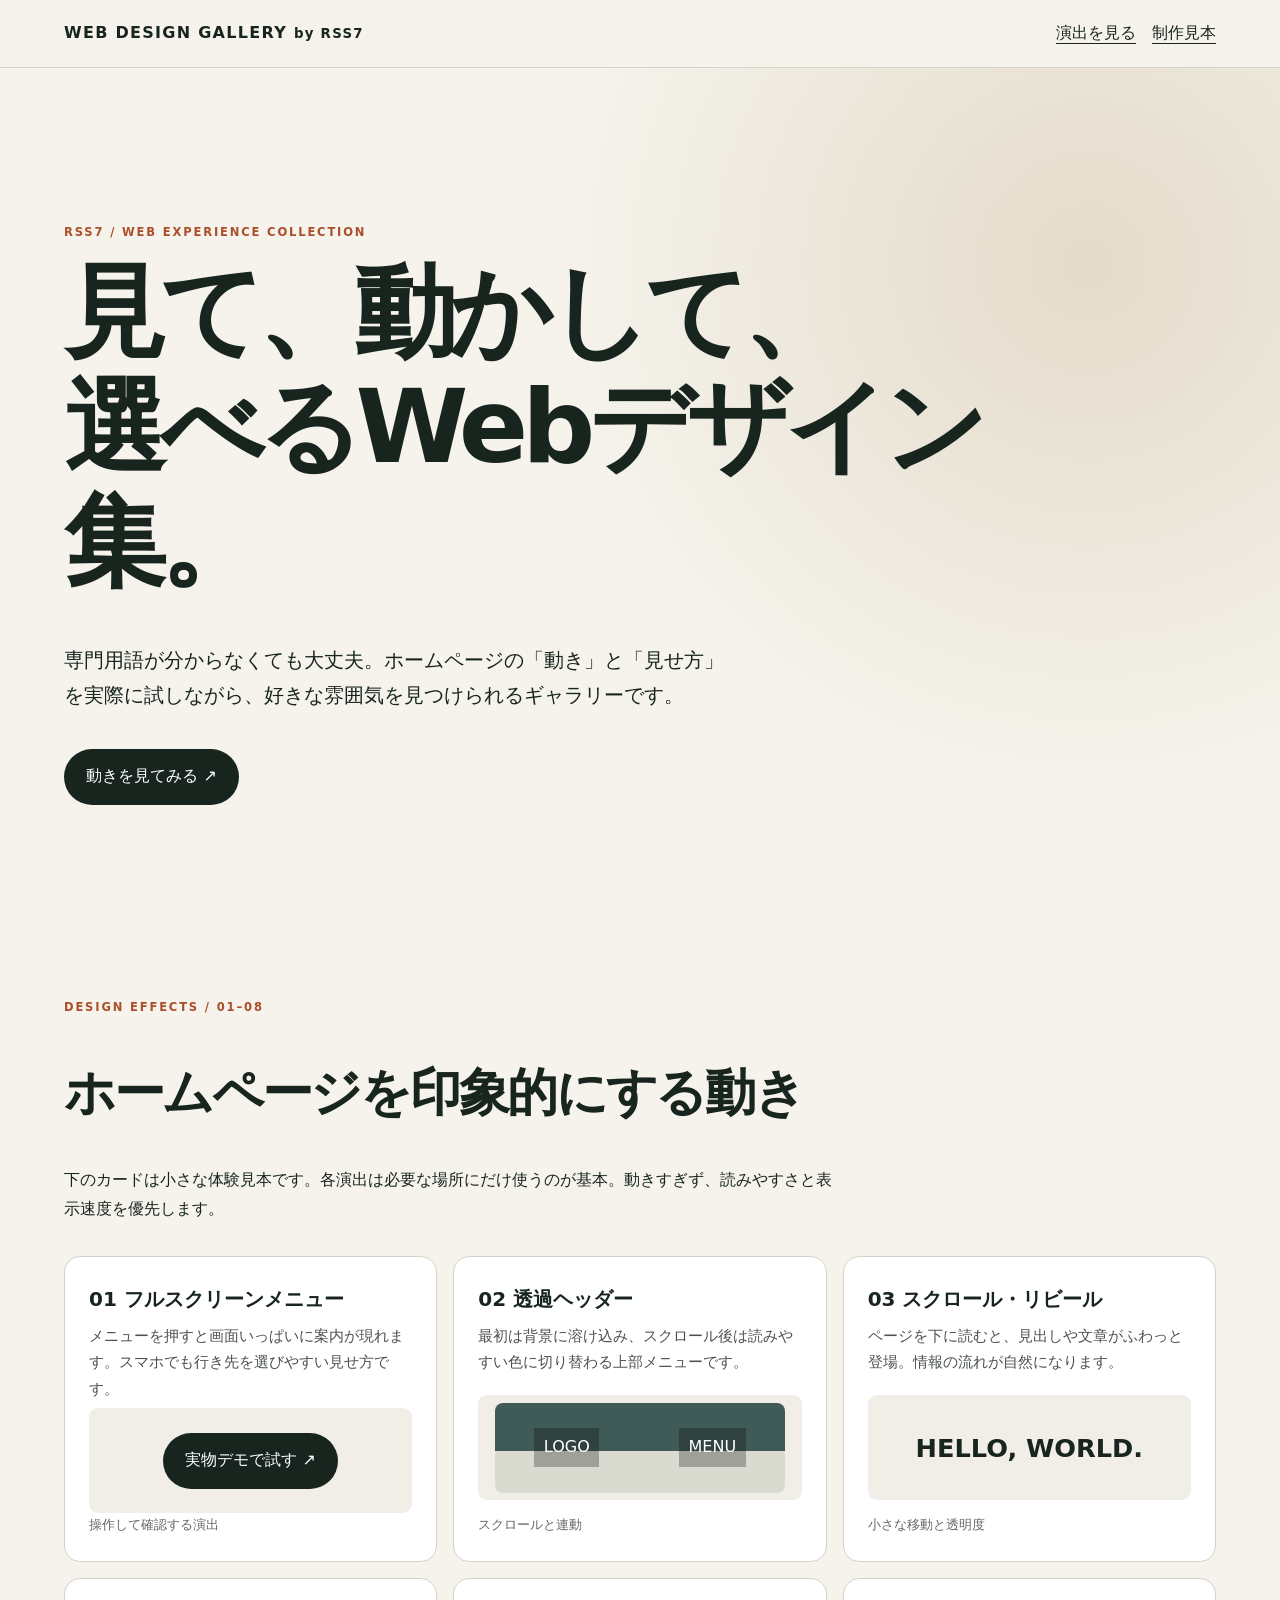
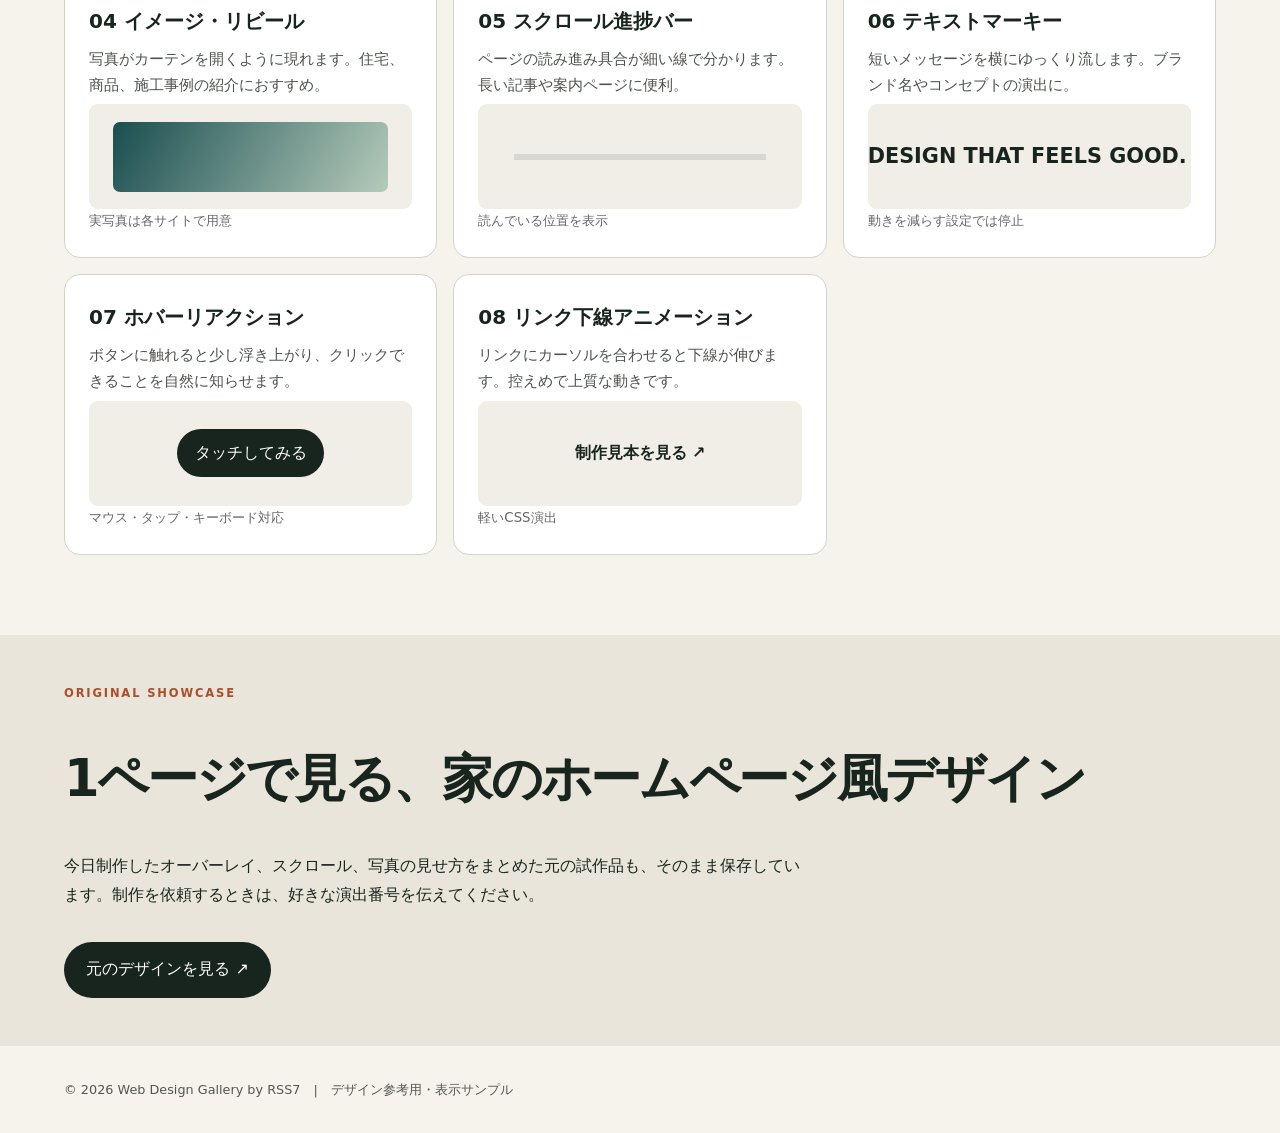
==== index.html @ ae1fd425 "Build public Web Design Gallery by RSS7 landing page with client-friendly motion examples" ====
<!doctype html>
<html lang="ja"><head><meta charset="utf-8"><meta name="viewport" content="width=device-width, initial-scale=1">
<title>Web Design Gallery by RSS7｜見て、動かして、選べるWebデザイン集</title>
<meta name="description" content="ホームページの動きやデザインを、実際に操作して選べるRSS7の公開ギャラリー。メニュー、スクロール、画像表示などを紹介します。">
<style>
:root{--ink:#18251f;--paper:#f5f3ec;--accent:#ab4f2b;--line:#d4d3ca}*{box-sizing:border-box}html{scroll-behavior:smooth}body{margin:0;background:var(--paper);color:var(--ink);font:16px/1.8 system-ui,-apple-system,"Hiragino Kaku Gothic ProN",sans-serif}a{color:inherit}button{font:inherit;cursor:pointer}header{display:flex;justify-content:space-between;align-items:center;padding:1.2rem max(5vw,1rem);border-bottom:1px solid var(--line);gap:1rem}header .brand{font-weight:800;letter-spacing:.08em;text-decoration:none}header nav a{margin-left:1rem;text-underline-offset:5px}.eyebrow{letter-spacing:.16em;font-size:.72rem;font-weight:700;color:var(--accent)}.hero{padding:clamp(5rem,12vw,10rem) max(5vw,1rem) 7rem;min-height:65vh;display:flex;flex-direction:column;justify-content:center;background:radial-gradient(circle at 85% 23%,#e4dbca,transparent 42%)}.hero h1{font-size:clamp(2.8rem,8vw,7.3rem);font-weight:750;letter-spacing:-.06em;line-height:1.12;max-width:1100px;margin:.8rem 0 1.5rem}.hero p{max-width:660px;font-size:clamp(1rem,1.6vw,1.22rem)}.cta{display:inline-flex;width:max-content;background:var(--ink);color:white;text-decoration:none;padding:.85rem 1.4rem;border-radius:100px;margin-top:1rem}.cta:hover{background:var(--accent)}main section.gallery{padding:5rem max(5vw,1rem)}h2{font-size:clamp(1.9rem,4vw,3.3rem);letter-spacing:-.045em;line-height:1.25}.intro{max-width:780px}.cards{display:grid;grid-template-columns:repeat(auto-fit,minmax(min(100%,290px),1fr));gap:1rem;margin-top:2rem}.card{background:white;border:1px solid var(--line);border-radius:16px;padding:1.5rem;min-height:260px;display:flex;flex-direction:column;justify-content:space-between}.card h3{font-size:1.25rem;margin:0}.card p{margin:.4rem 0;color:#4c534d;font-size:.91rem}.demo{min-height:105px;border-radius:9px;background:#f0eee7;display:flex;justify-content:center;align-items:center;overflow:hidden;position:relative}.sample-button{background:var(--ink);border:0;color:white;padding:.6rem 1.1rem;border-radius:50px;transition:transform .25s,box-shadow .25s}.sample-button:hover{transform:translateY(-3px);box-shadow:0 8px 18px #0003}.sample-button:focus-visible{outline:3px solid var(--accent);outline-offset:4px}.underline-demo{font-weight:bold;text-decoration:none;position:relative}.underline-demo::after{content:"";position:absolute;height:2px;background:var(--accent);inset:auto 0 -3px;transform:scaleX(0);transform-origin:left;transition:transform .3s}.underline-demo:hover::after,.underline-demo:focus-visible::after{transform:scaleX(1)}.reveal-demo{font-size:1.6rem;font-weight:bold;animation:up 2.5s ease-in-out infinite alternate}.image-demo{width:85%;height:70px;background:linear-gradient(120deg,#194e50,#b5cbbb);border-radius:7px;animation:clip 3s ease-in-out infinite alternate}.progress-demo{height:6px;width:78%;background:#d8d8d3;position:relative}.progress-demo::before{content:"";height:100%;background:var(--accent);position:absolute;animation:bar 4s ease-in-out infinite alternate}.marquee-demo{width:100%;overflow:hidden;white-space:nowrap;font-weight:800;font-size:1.3rem}.marquee-demo span{display:inline-block;animation:move 9s linear infinite}.header-demo{display:flex;align-items:center;justify-content:space-around;background:linear-gradient(#405a57 53%,#d9dbd1 53%);height:90px;width:90%;border-radius:8px}.header-demo span{padding:.3rem .6rem;color:white;background:#0004}.card small{color:#666}.more{padding:3rem max(5vw,1rem);background:#e9e5da}.more p{max-width:750px}.more a{display:inline-block;margin-top:1rem}.foot{padding:2rem max(5vw,1rem);font-size:.8rem;color:#555}@keyframes up{from{transform:translateY(18px);opacity:.4}to{transform:none;opacity:1}}@keyframes clip{from{clip-path:inset(0 98% 0 0)}to{clip-path:inset(0 0 0 0)}}@keyframes bar{from{width:5%}to{width:100%}}@keyframes move{to{transform:translateX(-45%)}}@media(prefers-reduced-motion:reduce){*,*::before,*::after{animation:none!important;transition:none!important;scroll-behavior:auto!important}.reveal-demo{opacity:1!important}}
</style></head><body>
<header><a href="./" class="brand">WEB DESIGN GALLERY <small>by RSS7</small></a><nav aria-label="ページ内メニュー"><a href="#effects">演出を見る</a><a href="demo.html">制作見本</a></nav></header>
<main><section class="hero"><div class="eyebrow">RSS7 / WEB EXPERIENCE COLLECTION</div><h1>見て、動かして、<br>選べるWebデザイン集。</h1><p>専門用語が分からなくても大丈夫。ホームページの「動き」と「見せ方」を実際に試しながら、好きな雰囲気を見つけられるギャラリーです。</p><a class="cta" href="#effects">動きを見てみる ↗</a></section>
<section class="gallery" id="effects"><div class="eyebrow">DESIGN EFFECTS / 01–08</div><h2>ホームページを印象的にする動き</h2><p class="intro">下のカードは小さな体験見本です。各演出は必要な場所にだけ使うのが基本。動きすぎず、読みやすさと表示速度を優先します。</p>
<div class="cards">
<article class="card"><div><h3>01 フルスクリーンメニュー</h3><p>メニューを押すと画面いっぱいに案内が現れます。スマホでも行き先を選びやすい見せ方です。</p></div><div class="demo"><a class="cta" style="margin:0" href="demo.html" aria-label="フルスクリーンメニューの実物デモへ">実物デモで試す ↗</a></div><small>操作して確認する演出</small></article>
<article class="card"><div><h3>02 透過ヘッダー</h3><p>最初は背景に溶け込み、スクロール後は読みやすい色に切り替わる上部メニューです。</p></div><div class="demo"><div class="header-demo"><span>LOGO</span><span>MENU</span></div></div><small>スクロールと連動</small></article>
<article class="card"><div><h3>03 スクロール・リビール</h3><p>ページを下に読むと、見出しや文章がふわっと登場。情報の流れが自然になります。</p></div><div class="demo"><div class="reveal-demo">HELLO, WORLD.</div></div><small>小さな移動と透明度</small></article>
<article class="card"><div><h3>04 イメージ・リビール</h3><p>写真がカーテンを開くように現れます。住宅、商品、施工事例の紹介におすすめ。</p></div><div class="demo"><div class="image-demo" aria-label="色面で再現した画像表示演出"></div></div><small>実写真は各サイトで用意</small></article>
<article class="card"><div><h3>05 スクロール進捗バー</h3><p>ページの読み進み具合が細い線で分かります。長い記事や案内ページに便利。</p></div><div class="demo"><div class="progress-demo"></div></div><small>読んでいる位置を表示</small></article>
<article class="card"><div><h3>06 テキストマーキー</h3><p>短いメッセージを横にゆっくり流します。ブランド名やコンセプトの演出に。</p></div><div class="demo"><div class="marquee-demo"><span>DESIGN THAT FEELS GOOD.　 DESIGN THAT FEELS GOOD.　 </span></div></div><small>動きを減らす設定では停止</small></article>
<article class="card"><div><h3>07 ホバーリアクション</h3><p>ボタンに触れると少し浮き上がり、クリックできることを自然に知らせます。</p></div><div class="demo"><button class="sample-button" type="button" onclick="this.textContent=this.textContent==='タッチしてみる'?'ありがとう！':'タッチしてみる'">タッチしてみる</button></div><small>マウス・タップ・キーボード対応</small></article>
<article class="card"><div><h3>08 リンク下線アニメーション</h3><p>リンクにカーソルを合わせると下線が伸びます。控えめで上質な動きです。</p></div><div class="demo"><a class="underline-demo" href="demo.html">制作見本を見る ↗</a></div><small>軽いCSS演出</small></article>
</div></section>
<section class="more" id="showcase"><div class="eyebrow">ORIGINAL SHOWCASE</div><h2>1ページで見る、家のホームページ風デザイン</h2><p>今日制作したオーバーレイ、スクロール、写真の見せ方をまとめた元の試作品も、そのまま保存しています。制作を依頼するときは、好きな演出番号を伝えてください。</p><a class="cta" href="demo.html">元のデザインを見る ↗</a></section>
</main><footer class="foot">© 2026 Web Design Gallery by RSS7　|　デザイン参考用・表示サンプル</footer></body></html>
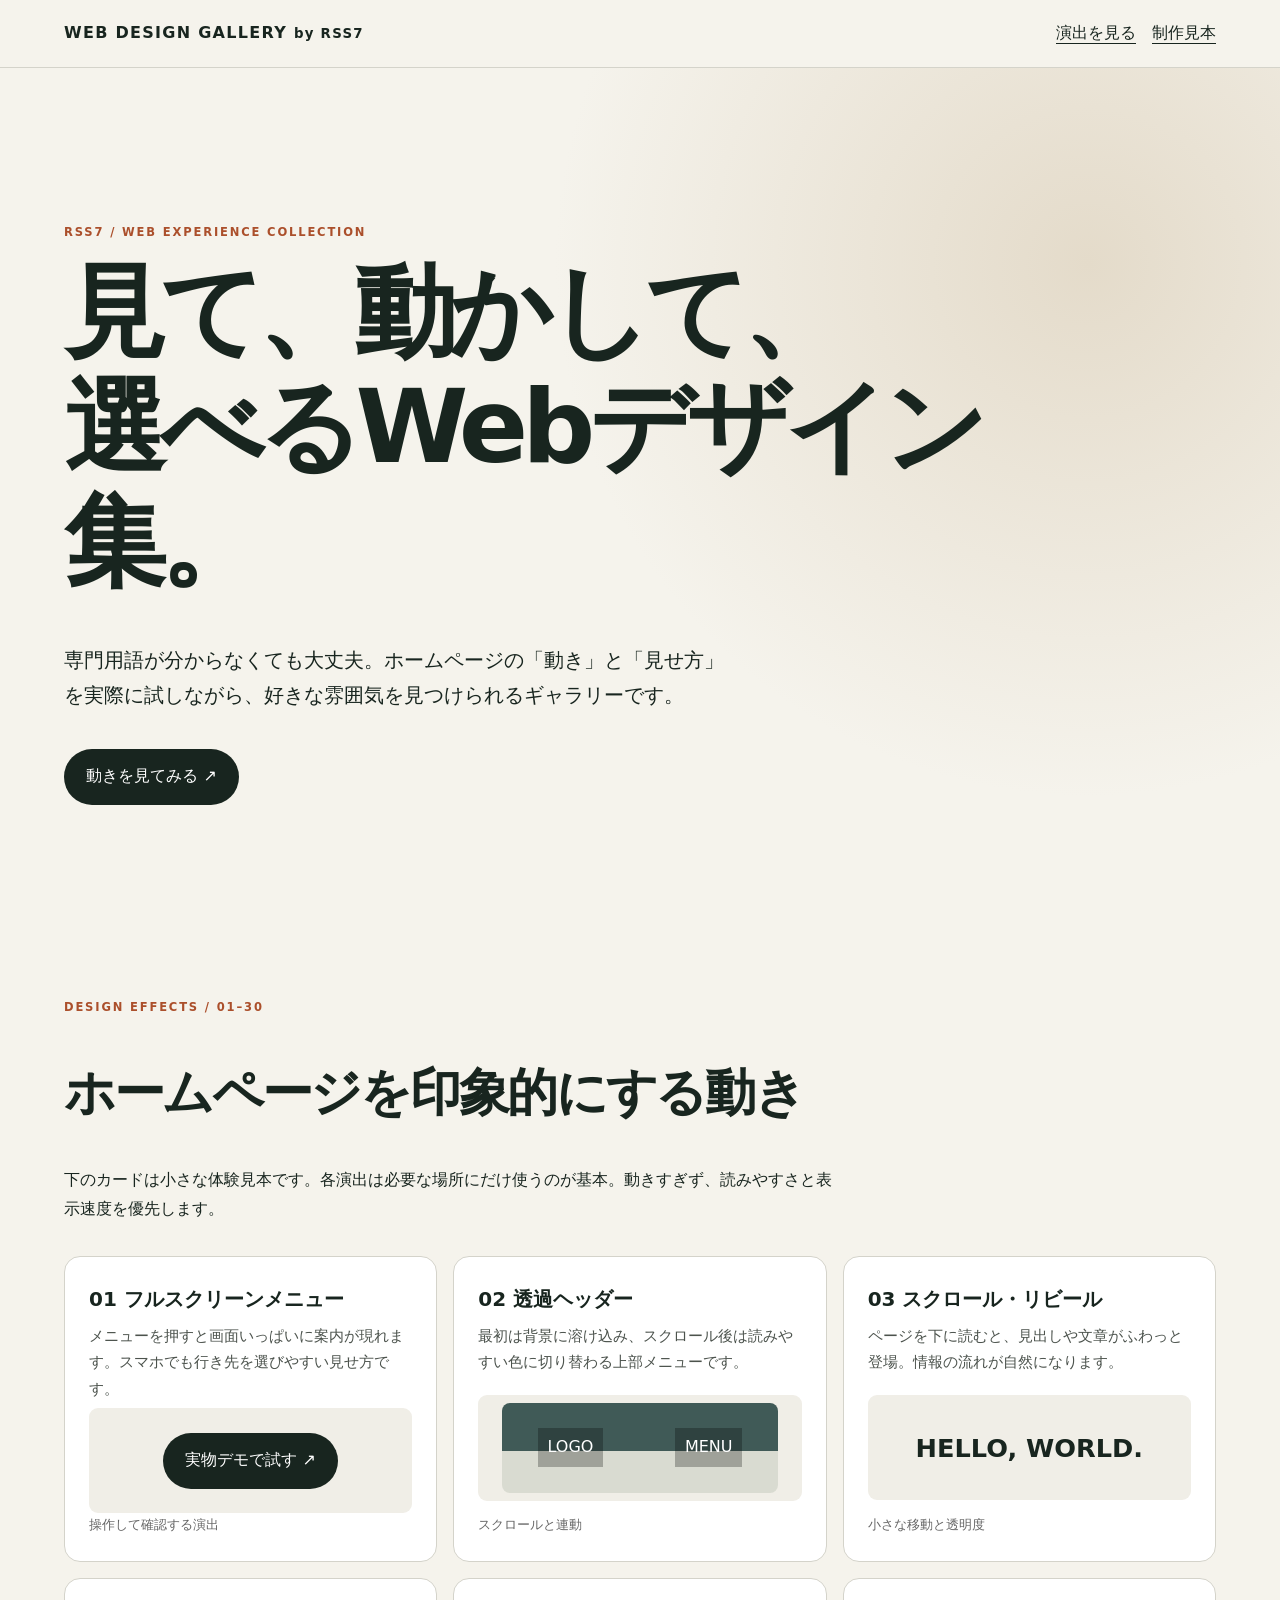
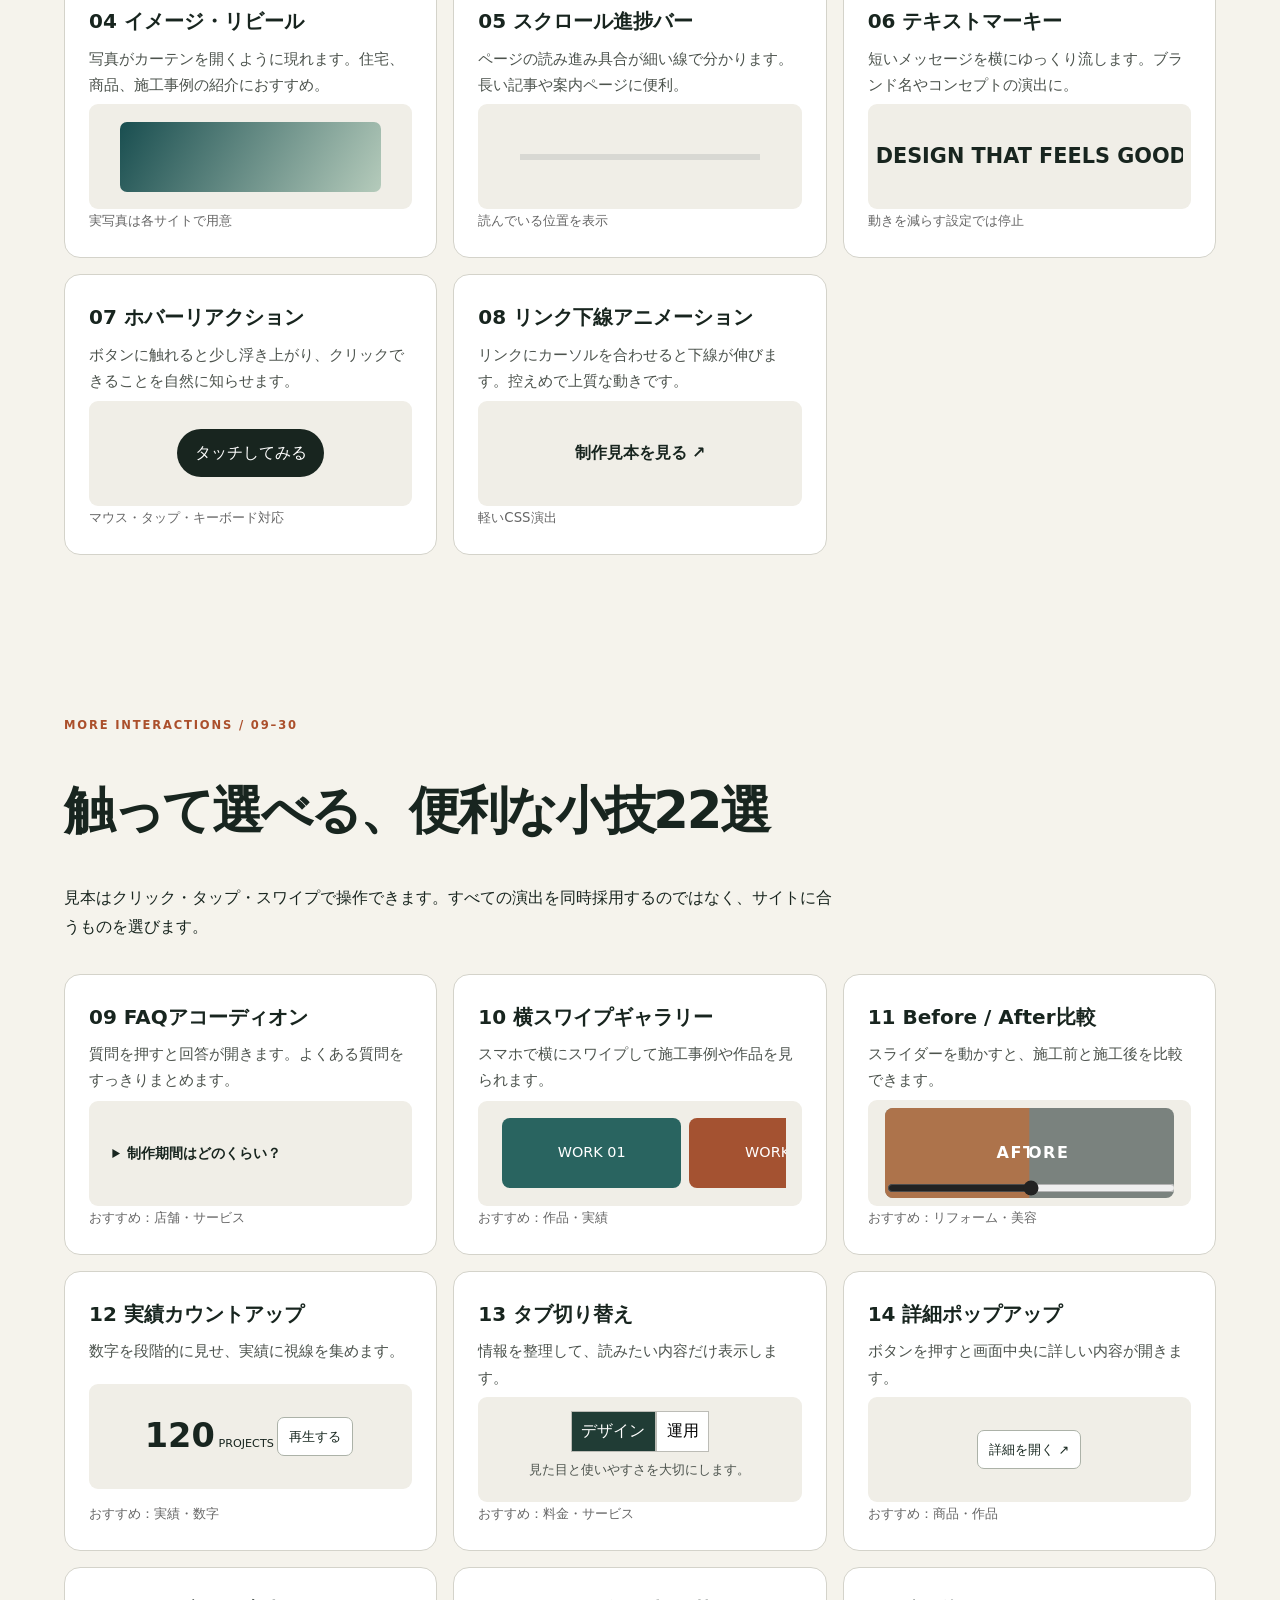
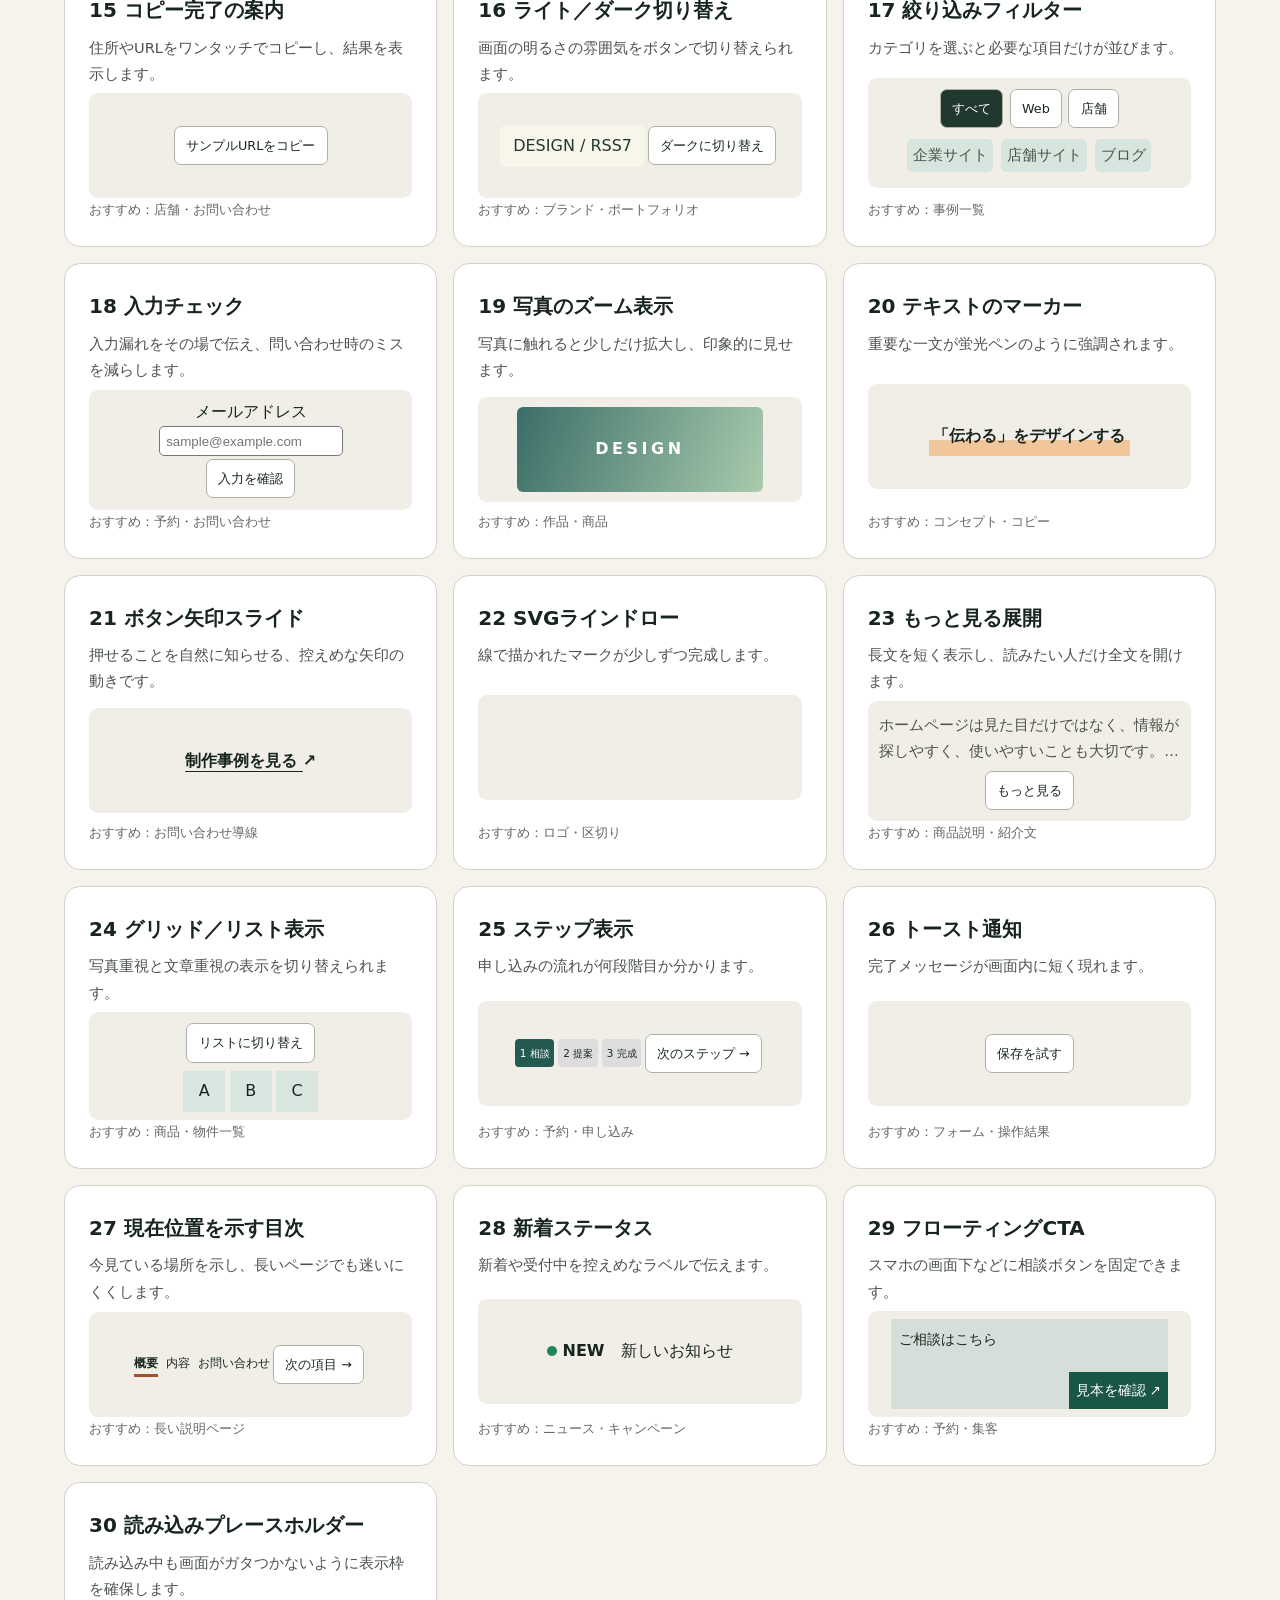
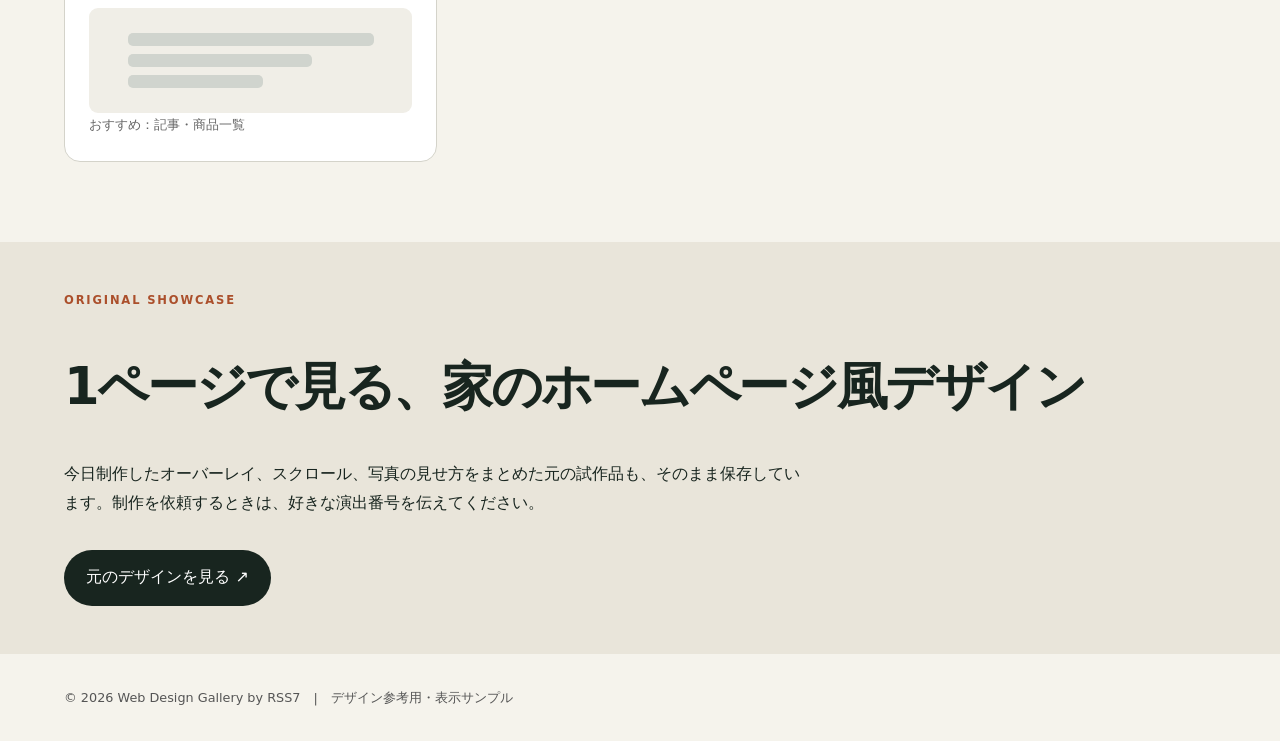
==== commit 75c1e0ab: "Add 22 interactive microinteraction examples to RSS7 Web Design Gallery" ====
--- a/index.html
+++ b/index.html
@@ -4,10 +4,13 @@
 <meta name="description" content="ホームページの動きやデザインを、実際に操作して選べるRSS7の公開ギャラリー。メニュー、スクロール、画像表示などを紹介します。">
 <style>
 :root{--ink:#18251f;--paper:#f5f3ec;--accent:#ab4f2b;--line:#d4d3ca}*{box-sizing:border-box}html{scroll-behavior:smooth}body{margin:0;background:var(--paper);color:var(--ink);font:16px/1.8 system-ui,-apple-system,"Hiragino Kaku Gothic ProN",sans-serif}a{color:inherit}button{font:inherit;cursor:pointer}header{display:flex;justify-content:space-between;align-items:center;padding:1.2rem max(5vw,1rem);border-bottom:1px solid var(--line);gap:1rem}header .brand{font-weight:800;letter-spacing:.08em;text-decoration:none}header nav a{margin-left:1rem;text-underline-offset:5px}.eyebrow{letter-spacing:.16em;font-size:.72rem;font-weight:700;color:var(--accent)}.hero{padding:clamp(5rem,12vw,10rem) max(5vw,1rem) 7rem;min-height:65vh;display:flex;flex-direction:column;justify-content:center;background:radial-gradient(circle at 85% 23%,#e4dbca,transparent 42%)}.hero h1{font-size:clamp(2.8rem,8vw,7.3rem);font-weight:750;letter-spacing:-.06em;line-height:1.12;max-width:1100px;margin:.8rem 0 1.5rem}.hero p{max-width:660px;font-size:clamp(1rem,1.6vw,1.22rem)}.cta{display:inline-flex;width:max-content;background:var(--ink);color:white;text-decoration:none;padding:.85rem 1.4rem;border-radius:100px;margin-top:1rem}.cta:hover{background:var(--accent)}main section.gallery{padding:5rem max(5vw,1rem)}h2{font-size:clamp(1.9rem,4vw,3.3rem);letter-spacing:-.045em;line-height:1.25}.intro{max-width:780px}.cards{display:grid;grid-template-columns:repeat(auto-fit,minmax(min(100%,290px),1fr));gap:1rem;margin-top:2rem}.card{background:white;border:1px solid var(--line);border-radius:16px;padding:1.5rem;min-height:260px;display:flex;flex-direction:column;justify-content:space-between}.card h3{font-size:1.25rem;margin:0}.card p{margin:.4rem 0;color:#4c534d;font-size:.91rem}.demo{min-height:105px;border-radius:9px;background:#f0eee7;display:flex;justify-content:center;align-items:center;overflow:hidden;position:relative}.sample-button{background:var(--ink);border:0;color:white;padding:.6rem 1.1rem;border-radius:50px;transition:transform .25s,box-shadow .25s}.sample-button:hover{transform:translateY(-3px);box-shadow:0 8px 18px #0003}.sample-button:focus-visible{outline:3px solid var(--accent);outline-offset:4px}.underline-demo{font-weight:bold;text-decoration:none;position:relative}.underline-demo::after{content:"";position:absolute;height:2px;background:var(--accent);inset:auto 0 -3px;transform:scaleX(0);transform-origin:left;transition:transform .3s}.underline-demo:hover::after,.underline-demo:focus-visible::after{transform:scaleX(1)}.reveal-demo{font-size:1.6rem;font-weight:bold;animation:up 2.5s ease-in-out infinite alternate}.image-demo{width:85%;height:70px;background:linear-gradient(120deg,#194e50,#b5cbbb);border-radius:7px;animation:clip 3s ease-in-out infinite alternate}.progress-demo{height:6px;width:78%;background:#d8d8d3;position:relative}.progress-demo::before{content:"";height:100%;background:var(--accent);position:absolute;animation:bar 4s ease-in-out infinite alternate}.marquee-demo{width:100%;overflow:hidden;white-space:nowrap;font-weight:800;font-size:1.3rem}.marquee-demo span{display:inline-block;animation:move 9s linear infinite}.header-demo{display:flex;align-items:center;justify-content:space-around;background:linear-gradient(#405a57 53%,#d9dbd1 53%);height:90px;width:90%;border-radius:8px}.header-demo span{padding:.3rem .6rem;color:white;background:#0004}.card small{color:#666}.more{padding:3rem max(5vw,1rem);background:#e9e5da}.more p{max-width:750px}.more a{display:inline-block;margin-top:1rem}.foot{padding:2rem max(5vw,1rem);font-size:.8rem;color:#555}@keyframes up{from{transform:translateY(18px);opacity:.4}to{transform:none;opacity:1}}@keyframes clip{from{clip-path:inset(0 98% 0 0)}to{clip-path:inset(0 0 0 0)}}@keyframes bar{from{width:5%}to{width:100%}}@keyframes move{to{transform:translateX(-45%)}}@media(prefers-reduced-motion:reduce){*,*::before,*::after{animation:none!important;transition:none!important;scroll-behavior:auto!important}.reveal-demo{opacity:1!important}}
+
+/* Client-facing gallery interactions */
+.mini-btn{border:1px solid #acb2a8;background:#fff;color:#17271f;padding:.44rem .7rem;border-radius:7px;font-size:.8rem;margin:.2rem;cursor:pointer}.mini-btn:hover{border-color:#a64f2f;background:#fff6f0}.mini-btn:focus-visible{outline:3px solid #ab4f2b;outline-offset:2px}.card .demo{padding:.5rem}.card details{width:90%;font-size:.85rem}.card details summary{cursor:pointer;font-weight:700}.card details p{padding:0 .3rem}.snap-demo{display:flex;overflow-x:auto;gap:.5rem;width:95%;scroll-snap-type:x mandatory;padding:.5rem}.snap-demo span{flex:0 0 65%;scroll-snap-align:center;background:#296460;color:#fff;display:grid;place-items:center;border-radius:8px;height:70px;font-size:.9rem}.snap-demo span:nth-child(2){background:#a45231}.snap-demo span:nth-child(3){background:#415277}.compare{width:94%;height:90px;position:relative;overflow:hidden;border-radius:8px}.compare-before,.compare-after{position:absolute;inset:0;display:grid;place-items:center;letter-spacing:.1em;font-weight:800;color:white}.compare-before{background:#7a827e}.compare-after{background:#ad734b;clip-path:inset(0 calc(100% - var(--split)) 0 0)}.compare input{position:absolute;inset:auto 0 0;width:100%;z-index:2;accent-color:#222}.metric strong{font-size:2.1rem;font-variant-numeric:tabular-nums}.metric span{font-size:.7rem}.tabs-demo{text-align:center}.tabs-demo [role=tab]{padding:.3rem .6rem;border:1px solid #bcbcb6;background:#fff;cursor:pointer}.tabs-demo [aria-selected=true]{background:#203c35;color:white}.tabs-demo p{font-size:.82rem}.details-dialog{border:0;border-radius:14px;padding:2rem;max-width:min(90vw,450px);box-shadow:0 15px 60px #0004}.details-dialog::backdrop{background:#0009}.copy-result{font-size:.74rem}.theme-swatch{padding:.4rem .8rem;background:#f8f5eb;color:#213b33;border-radius:6px}.theme-swatch.dark{background:#192320;color:#f8f5eb}.filter-demo{font-size:.8rem;text-align:center}.filter-demo [aria-pressed=true]{background:#21382e;color:white}.filter-demo [data-type]{display:inline-block;margin:.1rem;padding:.2rem .35rem;border-radius:5px;background:#d6e5dd}.validation-demo{text-align:center}.validation-demo input{display:block;width:100%;padding:.4rem;border:1px solid #777;border-radius:5px}.validation-demo span{display:block;font-size:.72rem}.zoom-demo{width:80%;height:85px;border-radius:6px;overflow:hidden;display:grid;place-items:center;background:linear-gradient(110deg,#3b6e68,#a9cbad);color:white;font-weight:900;letter-spacing:.22em;transition:transform .3s}.zoom-demo:is(:hover,:focus-visible){transform:scale(1.07)}.mark-demo{font-weight:700;background:linear-gradient(transparent 60%,#f1c69a 60%);padding:.3rem}.arrow-demo{font-weight:700;text-underline-offset:5px}.arrow-demo span{display:inline-block;transition:transform .2s}.arrow-demo:is(:hover,:focus-visible) span{transform:translate(3px,-3px)}.draw-demo{height:80px;max-width:90%}.draw-demo path{fill:none;stroke:#246a62;stroke-width:4;stroke-linecap:round;stroke-linejoin:round;stroke-dasharray:270;stroke-dashoffset:270;animation:draw-line 3s ease-in-out infinite alternate}@keyframes draw-line{to{stroke-dashoffset:0}}.expand-demo{font-size:.75rem;text-align:center}.expand-demo p{margin:.2rem}.expand-demo .clamped{display:-webkit-box;-webkit-box-orient:vertical;-webkit-line-clamp:2;overflow:hidden}.layout-demo{text-align:center}.layout-items{display:grid;grid-template-columns:repeat(3,1fr);gap:.3rem;margin-top:.3rem}.layout-items span{padding:.4rem;background:#d8e6df}.layout-demo.list .layout-items{grid-template-columns:1fr}.steps-demo{display:flex;gap:.25rem;font-size:.65rem}.steps-demo span{padding:.3rem;border-radius:4px;background:#ddd}.steps-demo span.active{background:#245a52;color:#fff}.toast-demo{position:absolute;bottom:.25rem;right:.4rem;background:#1d493d;color:white;border-radius:6px;padding:.2rem .55rem;font-size:.75rem;opacity:0;transition:opacity .3s;pointer-events:none}.toast-demo.show{opacity:1}.toc-demo{display:flex;gap:.5rem;font-size:.78rem}.toc-demo span.active{border-bottom:3px solid #a64f2f;font-weight:700}.status-dot{display:inline-block;width:10px;height:10px;background:#21855b;border-radius:50%;animation:status-pulse 2s ease-in-out infinite}@keyframes status-pulse{50%{box-shadow:0 0 0 8px #21855b22}}.floating-preview{width:90%;height:90px;background:#d5ded8;position:relative;padding:.5rem;font-size:.85rem}.floating-preview a{position:absolute;bottom:0;right:0;background:#195645;color:#fff;padding:.4rem;text-decoration:none}.skeleton-demo{width:80%}.skeleton-demo i{display:block;height:13px;background:#d0d4ce;border-radius:5px;margin:8px 0;animation:skeleton-blink 1.8s ease-in-out infinite alternate}.skeleton-demo i:nth-child(2){width:75%}.skeleton-demo i:nth-child(3){width:55%}@keyframes skeleton-blink{to{opacity:.45}}@media(prefers-reduced-motion:reduce){.draw-demo path{stroke-dashoffset:0}.status-dot{box-shadow:none}.toast-demo{transition:none}}
 </style></head><body>
 <header><a href="./" class="brand">WEB DESIGN GALLERY <small>by RSS7</small></a><nav aria-label="ページ内メニュー"><a href="#effects">演出を見る</a><a href="demo.html">制作見本</a></nav></header>
 <main><section class="hero"><div class="eyebrow">RSS7 / WEB EXPERIENCE COLLECTION</div><h1>見て、動かして、<br>選べるWebデザイン集。</h1><p>専門用語が分からなくても大丈夫。ホームページの「動き」と「見せ方」を実際に試しながら、好きな雰囲気を見つけられるギャラリーです。</p><a class="cta" href="#effects">動きを見てみる ↗</a></section>
-<section class="gallery" id="effects"><div class="eyebrow">DESIGN EFFECTS / 01–08</div><h2>ホームページを印象的にする動き</h2><p class="intro">下のカードは小さな体験見本です。各演出は必要な場所にだけ使うのが基本。動きすぎず、読みやすさと表示速度を優先します。</p>
+<section class="gallery" id="effects"><div class="eyebrow">DESIGN EFFECTS / 01–30</div><h2>ホームページを印象的にする動き</h2><p class="intro">下のカードは小さな体験見本です。各演出は必要な場所にだけ使うのが基本。動きすぎず、読みやすさと表示速度を優先します。</p>
 <div class="cards">
 <article class="card"><div><h3>01 フルスクリーンメニュー</h3><p>メニューを押すと画面いっぱいに案内が現れます。スマホでも行き先を選びやすい見せ方です。</p></div><div class="demo"><a class="cta" style="margin:0" href="demo.html" aria-label="フルスクリーンメニューの実物デモへ">実物デモで試す ↗</a></div><small>操作して確認する演出</small></article>
 <article class="card"><div><h3>02 透過ヘッダー</h3><p>最初は背景に溶け込み、スクロール後は読みやすい色に切り替わる上部メニューです。</p></div><div class="demo"><div class="header-demo"><span>LOGO</span><span>MENU</span></div></div><small>スクロールと連動</small></article>
@@ -18,5 +21,42 @@
 <article class="card"><div><h3>07 ホバーリアクション</h3><p>ボタンに触れると少し浮き上がり、クリックできることを自然に知らせます。</p></div><div class="demo"><button class="sample-button" type="button" onclick="this.textContent=this.textContent==='タッチしてみる'?'ありがとう！':'タッチしてみる'">タッチしてみる</button></div><small>マウス・タップ・キーボード対応</small></article>
 <article class="card"><div><h3>08 リンク下線アニメーション</h3><p>リンクにカーソルを合わせると下線が伸びます。控えめで上質な動きです。</p></div><div class="demo"><a class="underline-demo" href="demo.html">制作見本を見る ↗</a></div><small>軽いCSS演出</small></article>
 </div></section>
+<section class="gallery" id="more-effects"><div class="eyebrow">MORE INTERACTIONS / 09–30</div><h2>触って選べる、便利な小技22選</h2><p class="intro">見本はクリック・タップ・スワイプで操作できます。すべての演出を同時採用するのではなく、サイトに合うものを選びます。</p><div class="cards"><article class="card" data-category="navigation"><div><h3>09 FAQアコーディオン</h3><p>質問を押すと回答が開きます。よくある質問をすっきりまとめます。</p></div><div class="demo"><details><summary>制作期間はどのくらい？</summary><p>内容に合わせてお見積もりします。</p></details></div><small>おすすめ：店舗・サービス</small></article>
+<article class="card" data-category="navigation"><div><h3>10 横スワイプギャラリー</h3><p>スマホで横にスワイプして施工事例や作品を見られます。</p></div><div class="demo"><div class="snap-demo" tabindex="0" aria-label="作品を横にスクロール"><span>WORK 01</span><span>WORK 02</span><span>WORK 03</span></div></div><small>おすすめ：作品・実績</small></article>
+<article class="card" data-category="navigation"><div><h3>11 Before / After比較</h3><p>スライダーを動かすと、施工前と施工後を比較できます。</p></div><div class="demo"><div class="compare" style="--split:50%"><div class="compare-before">BEFORE</div><div class="compare-after">AFTER</div><input type="range" min="0" max="100" value="50" aria-label="ビフォーアフターの表示割合"></div></div><small>おすすめ：リフォーム・美容</small></article>
+<article class="card" data-category="navigation"><div><h3>12 実績カウントアップ</h3><p>数字を段階的に見せ、実績に視線を集めます。</p></div><div class="demo"><div class="metric"><strong data-count="120">120</strong><span> PROJECTS</span></div><button type="button" class="mini-btn count-trigger">再生する</button></div><small>おすすめ：実績・数字</small></article>
+<article class="card" data-category="navigation"><div><h3>13 タブ切り替え</h3><p>情報を整理して、読みたい内容だけ表示します。</p></div><div class="demo"><div class="tabs-demo"><div role="tablist" aria-label="サービス種別"><button role="tab" aria-selected="true" data-tab="a">デザイン</button><button role="tab" aria-selected="false" data-tab="b">運用</button></div><p class="tab-content">見た目と使いやすさを大切にします。</p></div></div><small>おすすめ：料金・サービス</small></article>
+<article class="card" data-category="navigation"><div><h3>14 詳細ポップアップ</h3><p>ボタンを押すと画面中央に詳しい内容が開きます。</p></div><div class="demo"><button class="mini-btn open-dialog">詳細を開く ↗</button></div><small>おすすめ：商品・作品</small></article>
+<article class="card" data-category="navigation"><div><h3>15 コピー完了の案内</h3><p>住所やURLをワンタッチでコピーし、結果を表示します。</p></div><div class="demo"><button type="button" class="mini-btn copy-demo">サンプルURLをコピー</button><span class="copy-result" aria-live="polite"></span></div><small>おすすめ：店舗・お問い合わせ</small></article>
+<article class="card" data-category="navigation"><div><h3>16 ライト／ダーク切り替え</h3><p>画面の明るさの雰囲気をボタンで切り替えられます。</p></div><div class="demo"><div class="theme-swatch">DESIGN / RSS7</div><button class="mini-btn theme-toggle" aria-pressed="false">ダークに切り替え</button></div><small>おすすめ：ブランド・ポートフォリオ</small></article>
+<article class="card" data-category="action"><div><h3>17 絞り込みフィルター</h3><p>カテゴリを選ぶと必要な項目だけが並びます。</p></div><div class="demo"><div class="filter-demo"><div><button class="mini-btn" data-filter="all" aria-pressed="true">すべて</button><button class="mini-btn" data-filter="web" aria-pressed="false">Web</button><button class="mini-btn" data-filter="shop" aria-pressed="false">店舗</button></div><p><span data-type="web">企業サイト</span> <span data-type="shop">店舗サイト</span> <span data-type="web">ブログ</span></p></div></div><small>おすすめ：事例一覧</small></article>
+<article class="card" data-category="action"><div><h3>18 入力チェック</h3><p>入力漏れをその場で伝え、問い合わせ時のミスを減らします。</p></div><div class="demo"><form class="validation-demo"><label>メールアドレス <input type="email" required placeholder="sample@example.com"></label><button class="mini-btn">入力を確認</button><span aria-live="polite"></span></form></div><small>おすすめ：予約・お問い合わせ</small></article>
+<article class="card" data-category="action"><div><h3>19 写真のズーム表示</h3><p>写真に触れると少しだけ拡大し、印象的に見せます。</p></div><div class="demo"><div class="zoom-demo" tabindex="0" aria-label="色面によるズーム演出デモ"><span>DESIGN</span></div></div><small>おすすめ：作品・商品</small></article>
+<article class="card" data-category="action"><div><h3>20 テキストのマーカー</h3><p>重要な一文が蛍光ペンのように強調されます。</p></div><div class="demo"><span class="mark-demo">「伝わる」をデザインする</span></div><small>おすすめ：コンセプト・コピー</small></article>
+<article class="card" data-category="action"><div><h3>21 ボタン矢印スライド</h3><p>押せることを自然に知らせる、控えめな矢印の動きです。</p></div><div class="demo"><a class="arrow-demo" href="demo.html">制作事例を見る <span aria-hidden="true">↗</span></a></div><small>おすすめ：お問い合わせ導線</small></article>
+<article class="card" data-category="visual"><div><h3>22 SVGラインドロー</h3><p>線で描かれたマークが少しずつ完成します。</p></div><div class="demo"><svg class="draw-demo" viewBox="0 0 180 70" aria-label="山の形の線画"><path d="M10 56 L52 15 L79 44 L108 8 L170 56"/></svg></div><small>おすすめ：ロゴ・区切り</small></article>
+<article class="card" data-category="visual"><div><h3>23 もっと見る展開</h3><p>長文を短く表示し、読みたい人だけ全文を開けます。</p></div><div class="demo"><div class="expand-demo"><p class="clamped">ホームページは見た目だけではなく、情報が探しやすく、使いやすいことも大切です。スマホでも見やすいページを目指し、必要な情報を丁寧に整理します。</p><button type="button" class="mini-btn expand-toggle" aria-expanded="false">もっと見る</button></div></div><small>おすすめ：商品説明・紹介文</small></article>
+<article class="card" data-category="visual"><div><h3>24 グリッド／リスト表示</h3><p>写真重視と文章重視の表示を切り替えられます。</p></div><div class="demo"><div class="layout-demo"><button class="mini-btn layout-toggle" aria-pressed="false">リストに切り替え</button><div class="layout-items"><span>A</span><span>B</span><span>C</span></div></div></div><small>おすすめ：商品・物件一覧</small></article>
+<article class="card" data-category="visual"><div><h3>25 ステップ表示</h3><p>申し込みの流れが何段階目か分かります。</p></div><div class="demo"><div class="steps-demo"><span class="active">1 相談</span><span>2 提案</span><span>3 完成</span></div><button class="mini-btn steps-next">次のステップ →</button></div><small>おすすめ：予約・申し込み</small></article>
+<article class="card" data-category="visual"><div><h3>26 トースト通知</h3><p>完了メッセージが画面内に短く現れます。</p></div><div class="demo"><button class="mini-btn toast-trigger">保存を試す</button><div class="toast-demo" role="status" aria-live="polite"></div></div><small>おすすめ：フォーム・操作結果</small></article>
+<article class="card" data-category="visual"><div><h3>27 現在位置を示す目次</h3><p>今見ている場所を示し、長いページでも迷いにくくします。</p></div><div class="demo"><div class="toc-demo"><span class="active">概要</span><span>内容</span><span>お問い合わせ</span></div><button class="mini-btn toc-next">次の項目 →</button></div><small>おすすめ：長い説明ページ</small></article>
+<article class="card" data-category="visual"><div><h3>28 新着ステータス</h3><p>新着や受付中を控えめなラベルで伝えます。</p></div><div class="demo"><div class="status-demo"><span class="status-dot"></span> <strong>NEW</strong>　新しいお知らせ</div></div><small>おすすめ：ニュース・キャンペーン</small></article>
+<article class="card" data-category="visual"><div><h3>29 フローティングCTA</h3><p>スマホの画面下などに相談ボタンを固定できます。</p></div><div class="demo"><div class="floating-preview"><div>ご相談はこちら</div><a href="#showcase">見本を確認 ↗</a></div></div><small>おすすめ：予約・集客</small></article>
+<article class="card" data-category="visual"><div><h3>30 読み込みプレースホルダー</h3><p>読み込み中も画面がガタつかないように表示枠を確保します。</p></div><div class="demo"><div class="skeleton-demo"><i></i><i></i><i></i></div></div><small>おすすめ：記事・商品一覧</small></article></div></section>
+<dialog id="details-dialog" class="details-dialog"><h2>詳細ポップアップ</h2><p>写真、サービス説明、商品の詳しい情報などをその場で表示できます。</p><form method="dialog"><button class="mini-btn">閉じる</button></form></dialog>
 <section class="more" id="showcase"><div class="eyebrow">ORIGINAL SHOWCASE</div><h2>1ページで見る、家のホームページ風デザイン</h2><p>今日制作したオーバーレイ、スクロール、写真の見せ方をまとめた元の試作品も、そのまま保存しています。制作を依頼するときは、好きな演出番号を伝えてください。</p><a class="cta" href="demo.html">元のデザインを見る ↗</a></section>
-</main><footer class="foot">© 2026 Web Design Gallery by RSS7　|　デザイン参考用・表示サンプル</footer></body></html>+</main><footer class="foot">© 2026 Web Design Gallery by RSS7　|　デザイン参考用・表示サンプル</footer><script>
+document.querySelectorAll('.compare input').forEach(i=>i.addEventListener('input',()=>i.parentElement.style.setProperty('--split',i.value+'%')));
+document.querySelectorAll('.count-trigger').forEach(b=>b.addEventListener('click',()=>{const n=b.parentElement.querySelector('[data-count]');if(matchMedia('(prefers-reduced-motion: reduce)').matches){n.textContent=n.dataset.count;return;}const max=Number(n.dataset.count),start=performance.now();const tick=t=>{const x=Math.min(1,(t-start)/850);n.textContent=Math.round(max*x);if(x<1)requestAnimationFrame(tick)};requestAnimationFrame(tick)}));
+document.querySelectorAll('[role=tablist] [role=tab]').forEach(b=>b.addEventListener('click',()=>{const root=b.closest('.tabs-demo');root.querySelectorAll('[role=tab]').forEach(t=>t.setAttribute('aria-selected',String(t===b)));root.querySelector('.tab-content').textContent=b.dataset.tab==='a'?'見た目と使いやすさを大切にします。':'公開後の更新や保守も相談できます。'}));
+const dialog=document.getElementById('details-dialog');document.querySelector('.open-dialog').addEventListener('click',()=>dialog.showModal());
+document.querySelector('.copy-demo').addEventListener('click',async e=>{const m=e.target.nextElementSibling;try{await navigator.clipboard.writeText('https://oosaka0123-sudo.github.io/ks01/');m.textContent='コピーしました';}catch{m.textContent='コピーできませんでした';}});
+document.querySelector('.theme-toggle').addEventListener('click',e=>{const el=e.target.previousElementSibling;const on=el.classList.toggle('dark');e.target.setAttribute('aria-pressed',String(on));e.target.textContent=on?'ライトに切り替え':'ダークに切り替え'});
+document.querySelectorAll('[data-filter]').forEach(b=>b.addEventListener('click',()=>{const root=b.closest('.filter-demo');root.querySelectorAll('[data-filter]').forEach(x=>x.setAttribute('aria-pressed',String(x===b)));root.querySelectorAll('[data-type]').forEach(x=>x.hidden=b.dataset.filter!=='all'&&x.dataset.type!==b.dataset.filter)}));
+document.querySelector('.validation-demo').addEventListener('submit',e=>{e.preventDefault();e.currentTarget.querySelector('[aria-live]').textContent='入力形式は正しいようです（送信はされません）'});
+document.querySelector('.expand-toggle').addEventListener('click',e=>{const p=e.target.previousElementSibling;const expanded=!p.classList.toggle('clamped');e.target.setAttribute('aria-expanded',String(expanded));e.target.textContent=expanded?'閉じる':'もっと見る'});
+document.querySelector('.layout-toggle').addEventListener('click',e=>{const on=e.target.parentElement.classList.toggle('list');e.target.setAttribute('aria-pressed',String(on));e.target.textContent=on?'グリッドに切り替え':'リストに切り替え'});
+document.querySelector('.steps-next').addEventListener('click',e=>{const nodes=[...e.target.previousElementSibling.children],index=nodes.findIndex(n=>n.classList.contains('active'));nodes[index].classList.remove('active');nodes[(index+1)%nodes.length].classList.add('active')});
+document.querySelector('.toast-trigger').addEventListener('click',e=>{const el=e.target.nextElementSibling;el.textContent='デモ：操作しました';el.classList.add('show');setTimeout(()=>el.classList.remove('show'),2000)});
+document.querySelector('.toc-next').addEventListener('click',e=>{const nodes=[...e.target.previousElementSibling.children],index=nodes.findIndex(n=>n.classList.contains('active'));nodes[index].classList.remove('active');nodes[(index+1)%nodes.length].classList.add('active')});
+</script></body></html>
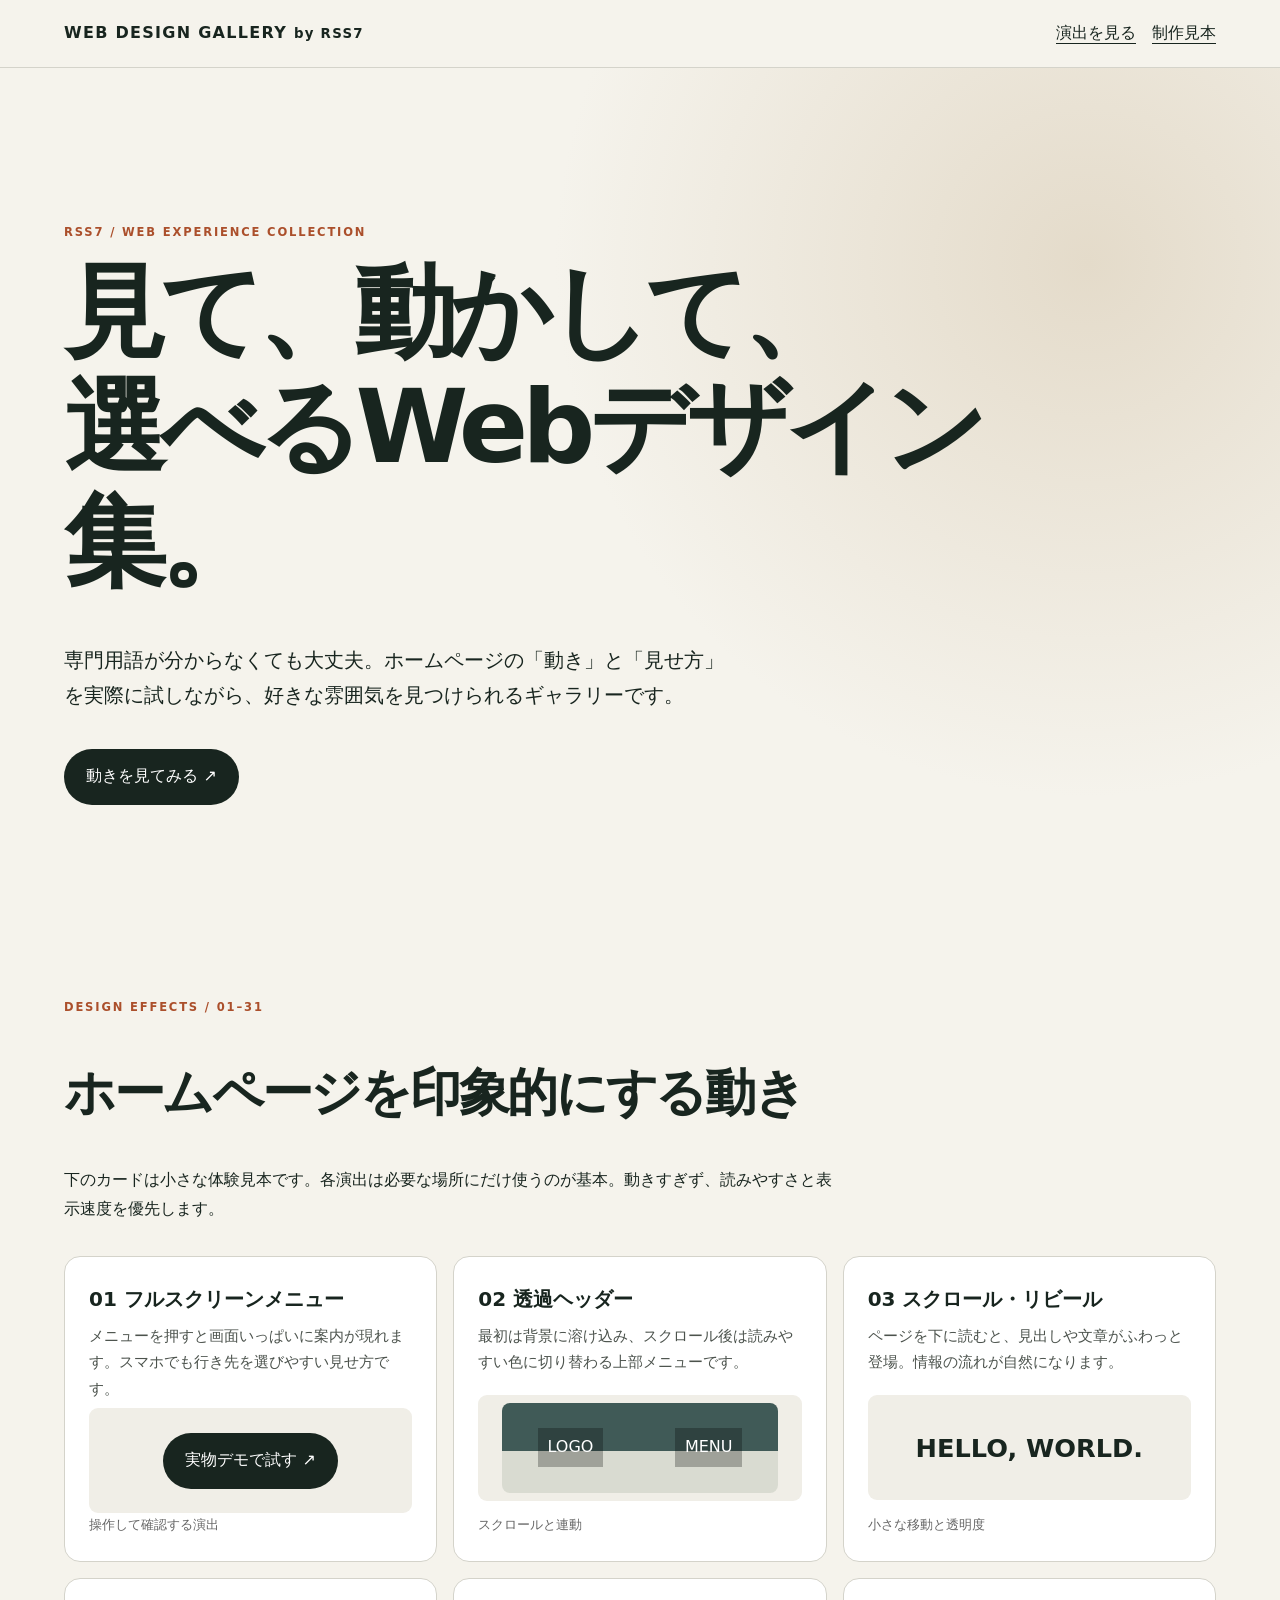
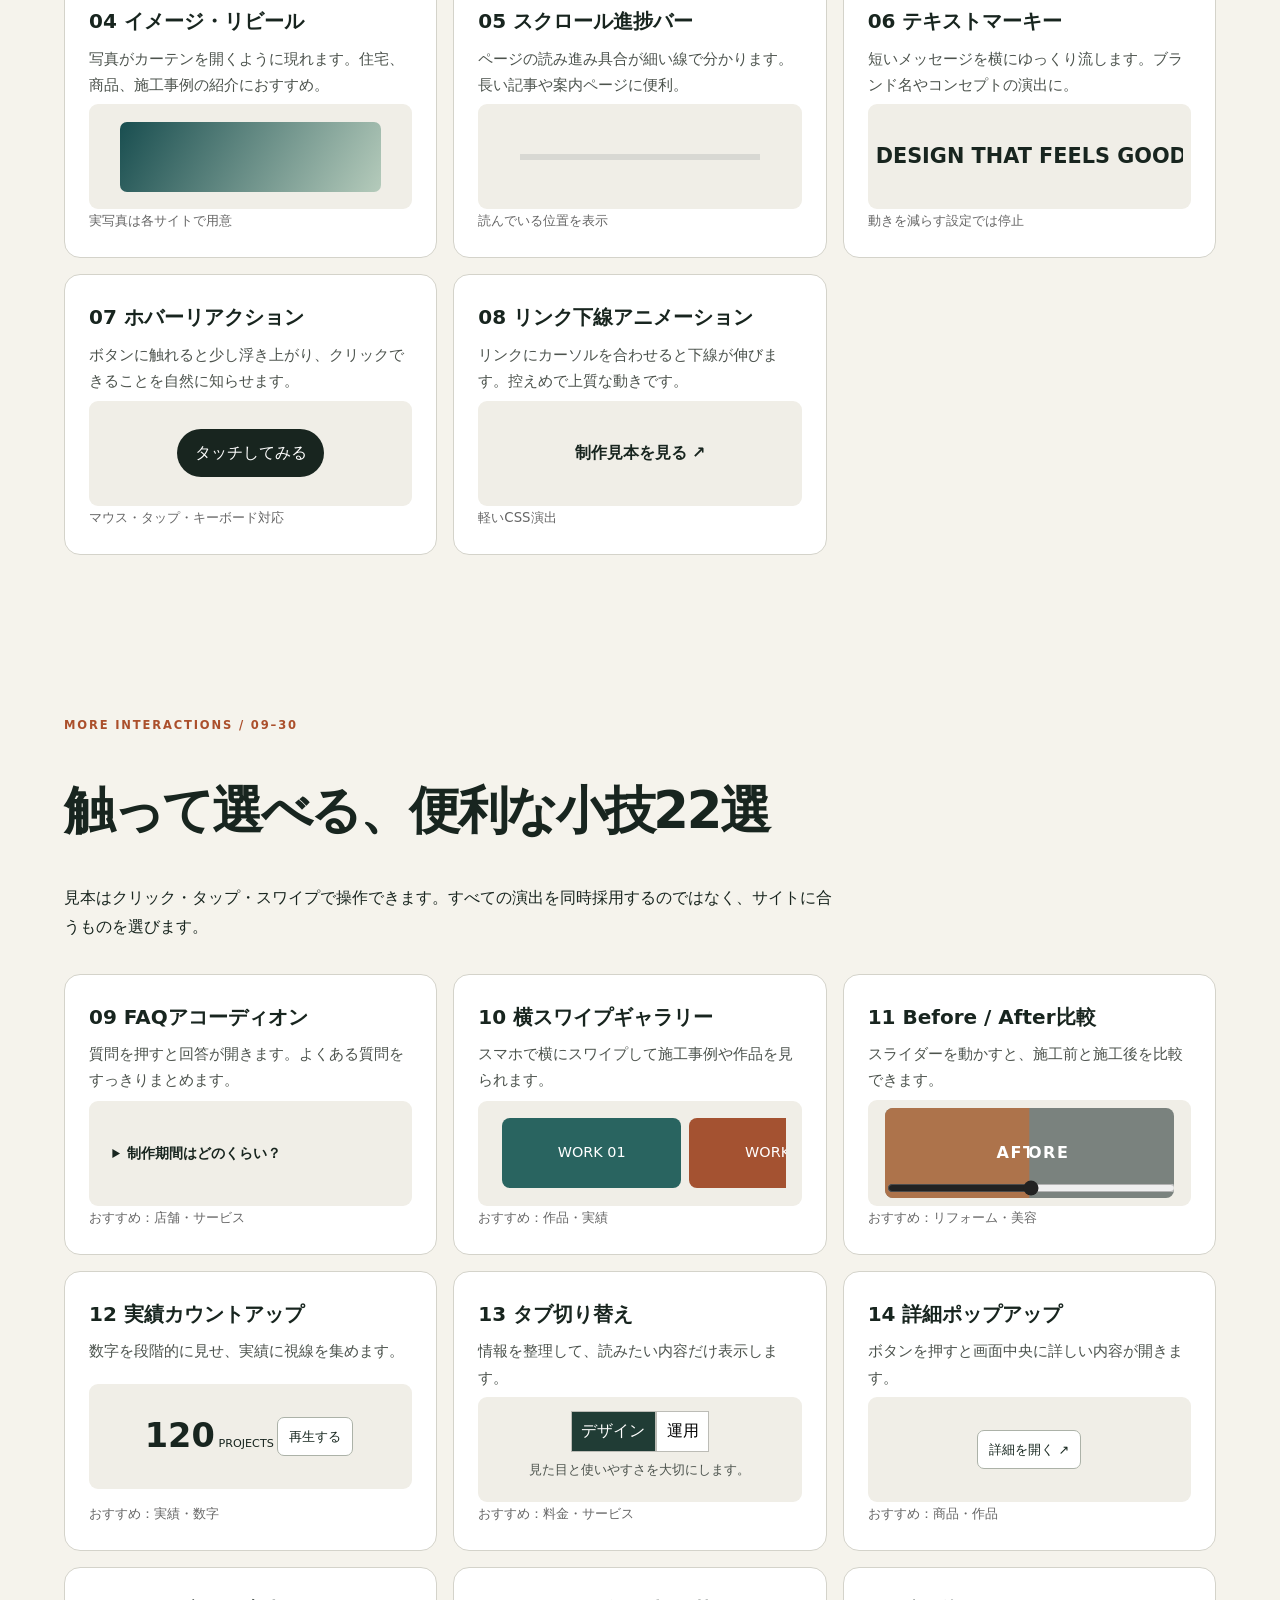
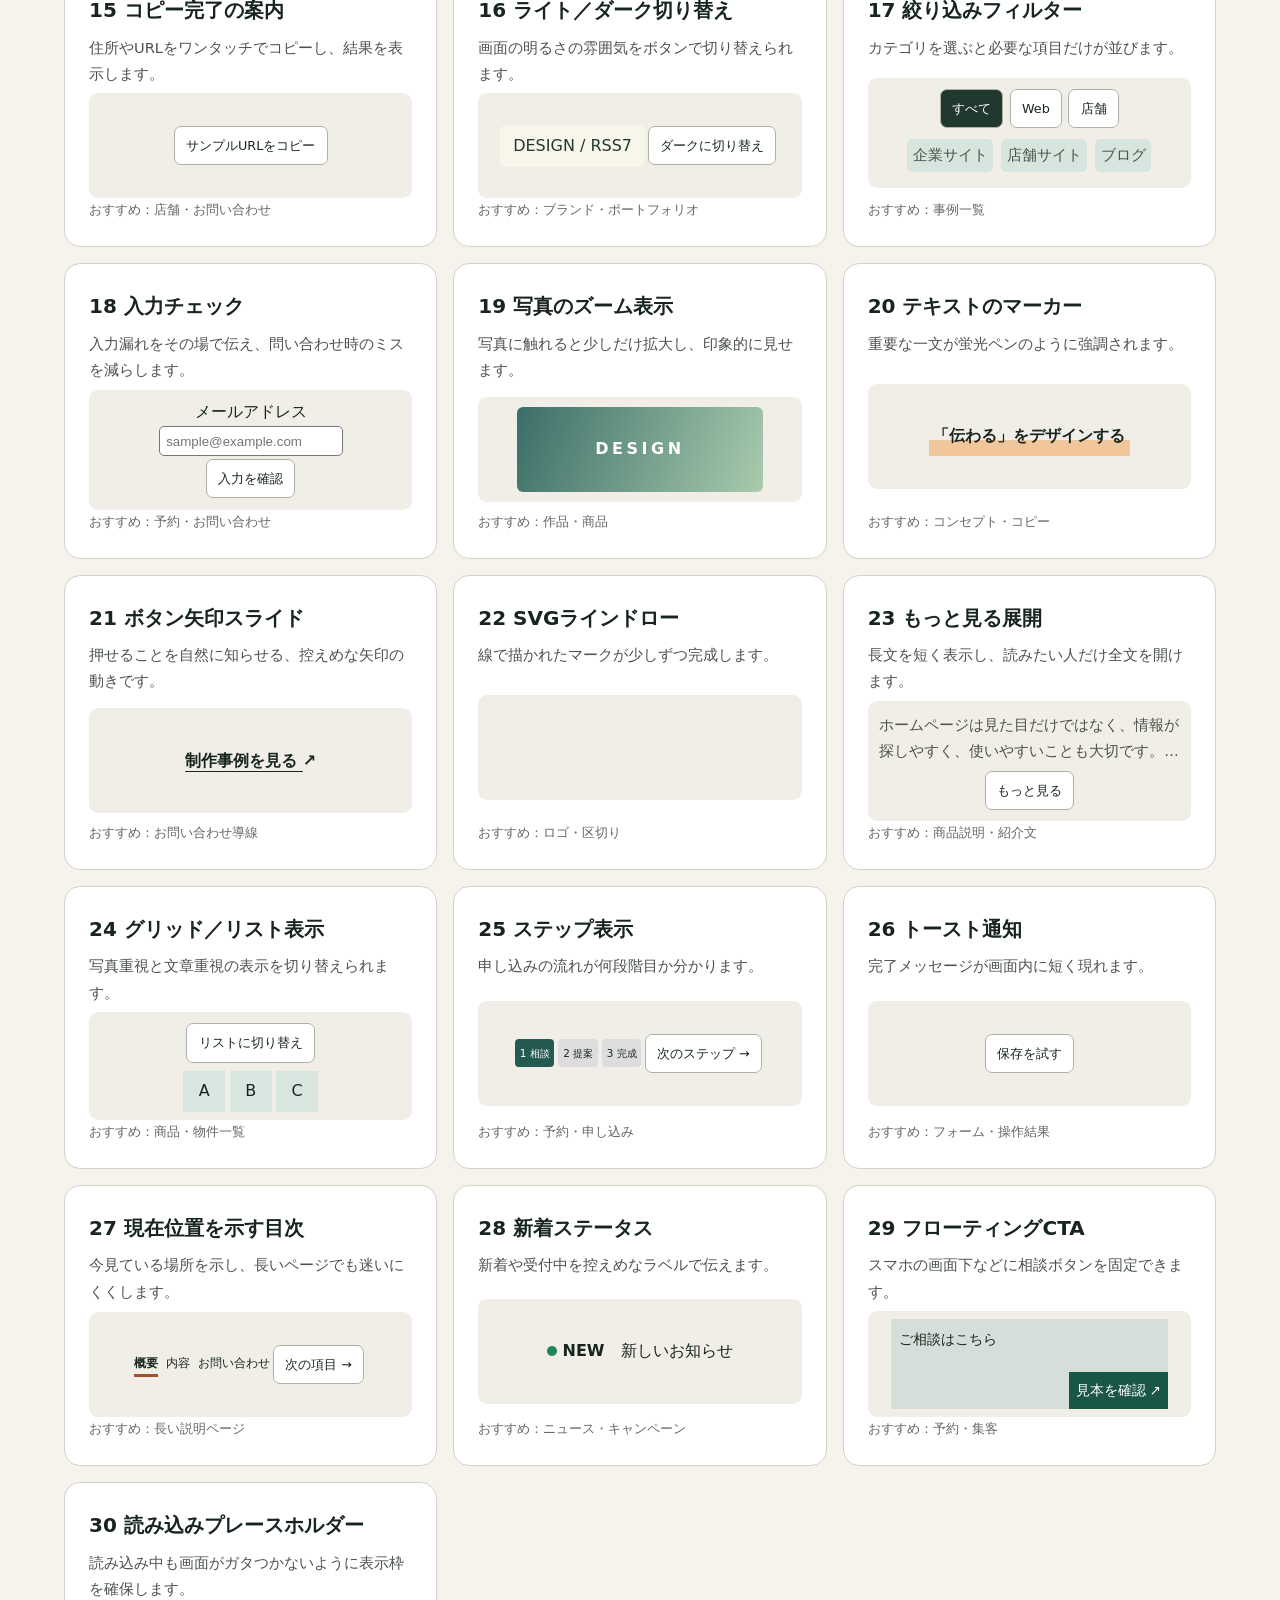
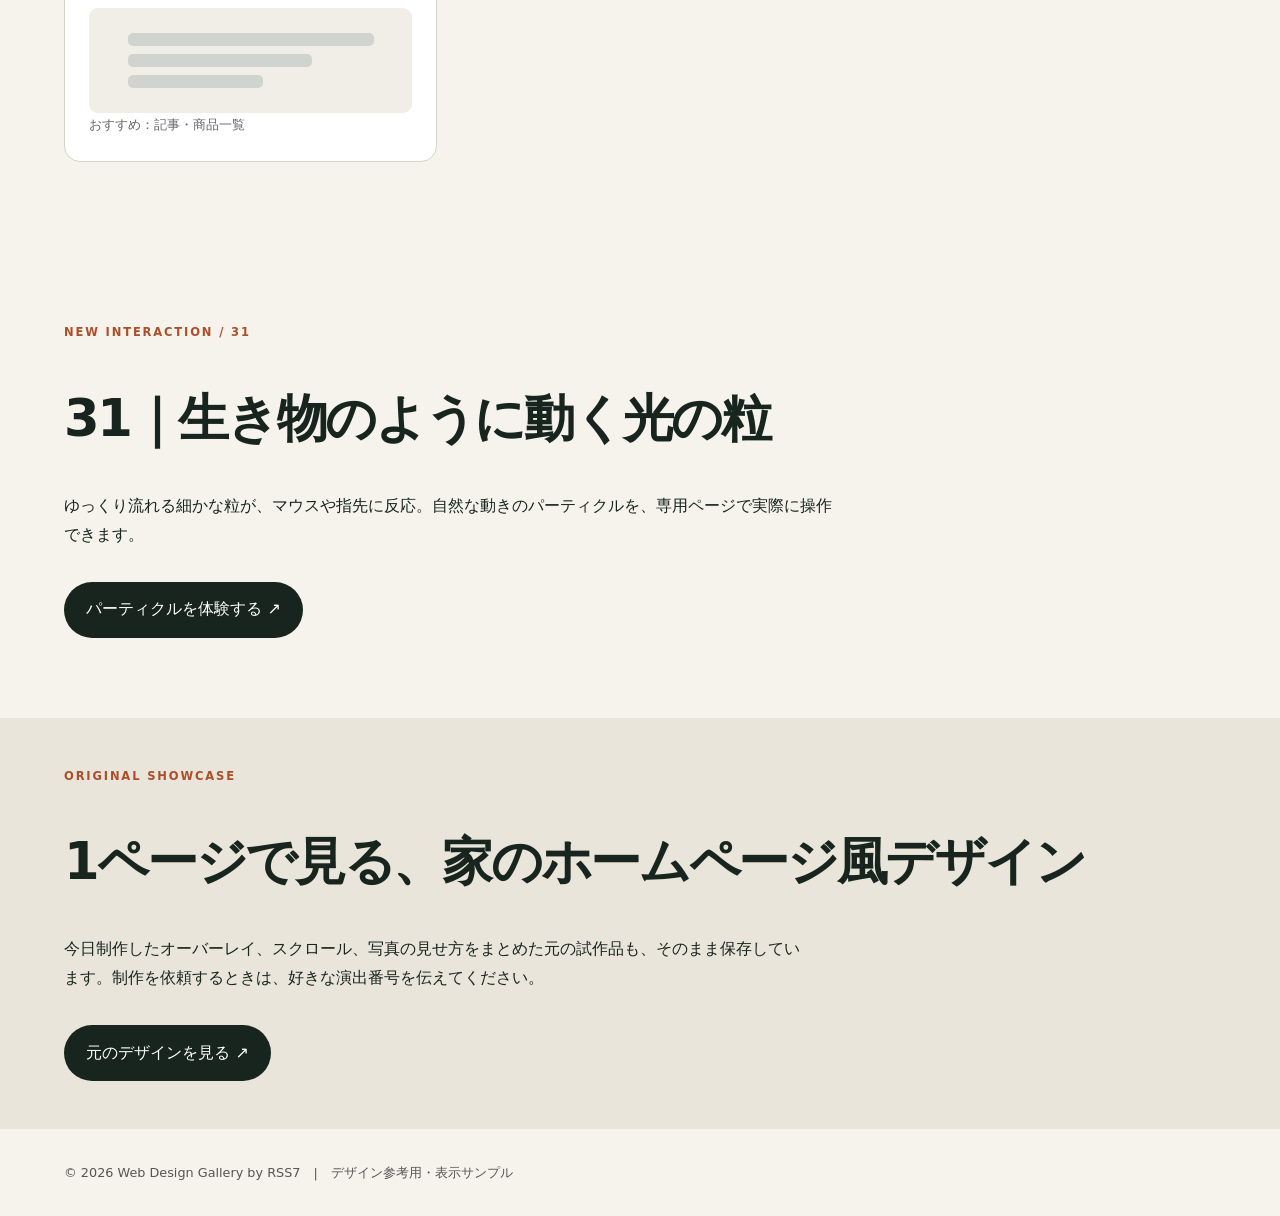
==== commit eee69f6e: "Link particle interaction 31 from public gallery" ====
--- a/index.html
+++ b/index.html
@@ -10,7 +10,7 @@
 </style></head><body>
 <header><a href="./" class="brand">WEB DESIGN GALLERY <small>by RSS7</small></a><nav aria-label="ページ内メニュー"><a href="#effects">演出を見る</a><a href="demo.html">制作見本</a></nav></header>
 <main><section class="hero"><div class="eyebrow">RSS7 / WEB EXPERIENCE COLLECTION</div><h1>見て、動かして、<br>選べるWebデザイン集。</h1><p>専門用語が分からなくても大丈夫。ホームページの「動き」と「見せ方」を実際に試しながら、好きな雰囲気を見つけられるギャラリーです。</p><a class="cta" href="#effects">動きを見てみる ↗</a></section>
-<section class="gallery" id="effects"><div class="eyebrow">DESIGN EFFECTS / 01–30</div><h2>ホームページを印象的にする動き</h2><p class="intro">下のカードは小さな体験見本です。各演出は必要な場所にだけ使うのが基本。動きすぎず、読みやすさと表示速度を優先します。</p>
+<section class="gallery" id="effects"><div class="eyebrow">DESIGN EFFECTS / 01–31</div><h2>ホームページを印象的にする動き</h2><p class="intro">下のカードは小さな体験見本です。各演出は必要な場所にだけ使うのが基本。動きすぎず、読みやすさと表示速度を優先します。</p>
 <div class="cards">
 <article class="card"><div><h3>01 フルスクリーンメニュー</h3><p>メニューを押すと画面いっぱいに案内が現れます。スマホでも行き先を選びやすい見せ方です。</p></div><div class="demo"><a class="cta" style="margin:0" href="demo.html" aria-label="フルスクリーンメニューの実物デモへ">実物デモで試す ↗</a></div><small>操作して確認する演出</small></article>
 <article class="card"><div><h3>02 透過ヘッダー</h3><p>最初は背景に溶け込み、スクロール後は読みやすい色に切り替わる上部メニューです。</p></div><div class="demo"><div class="header-demo"><span>LOGO</span><span>MENU</span></div></div><small>スクロールと連動</small></article>
@@ -44,6 +44,7 @@
 <article class="card" data-category="visual"><div><h3>29 フローティングCTA</h3><p>スマホの画面下などに相談ボタンを固定できます。</p></div><div class="demo"><div class="floating-preview"><div>ご相談はこちら</div><a href="#showcase">見本を確認 ↗</a></div></div><small>おすすめ：予約・集客</small></article>
 <article class="card" data-category="visual"><div><h3>30 読み込みプレースホルダー</h3><p>読み込み中も画面がガタつかないように表示枠を確保します。</p></div><div class="demo"><div class="skeleton-demo"><i></i><i></i><i></i></div></div><small>おすすめ：記事・商品一覧</small></article></div></section>
 <dialog id="details-dialog" class="details-dialog"><h2>詳細ポップアップ</h2><p>写真、サービス説明、商品の詳しい情報などをその場で表示できます。</p><form method="dialog"><button class="mini-btn">閉じる</button></form></dialog>
+<section class="gallery" id="particle-effect"><div class="eyebrow">NEW INTERACTION / 31</div><h2>31｜生き物のように動く光の粒</h2><p class="intro">ゆっくり流れる細かな粒が、マウスや指先に反応。自然な動きのパーティクルを、専用ページで実際に操作できます。</p><a class="cta" href="particles.html">パーティクルを体験する ↗</a></section>
 <section class="more" id="showcase"><div class="eyebrow">ORIGINAL SHOWCASE</div><h2>1ページで見る、家のホームページ風デザイン</h2><p>今日制作したオーバーレイ、スクロール、写真の見せ方をまとめた元の試作品も、そのまま保存しています。制作を依頼するときは、好きな演出番号を伝えてください。</p><a class="cta" href="demo.html">元のデザインを見る ↗</a></section>
 </main><footer class="foot">© 2026 Web Design Gallery by RSS7　|　デザイン参考用・表示サンプル</footer><script>
 document.querySelectorAll('.compare input').forEach(i=>i.addEventListener('input',()=>i.parentElement.style.setProperty('--split',i.value+'%')));
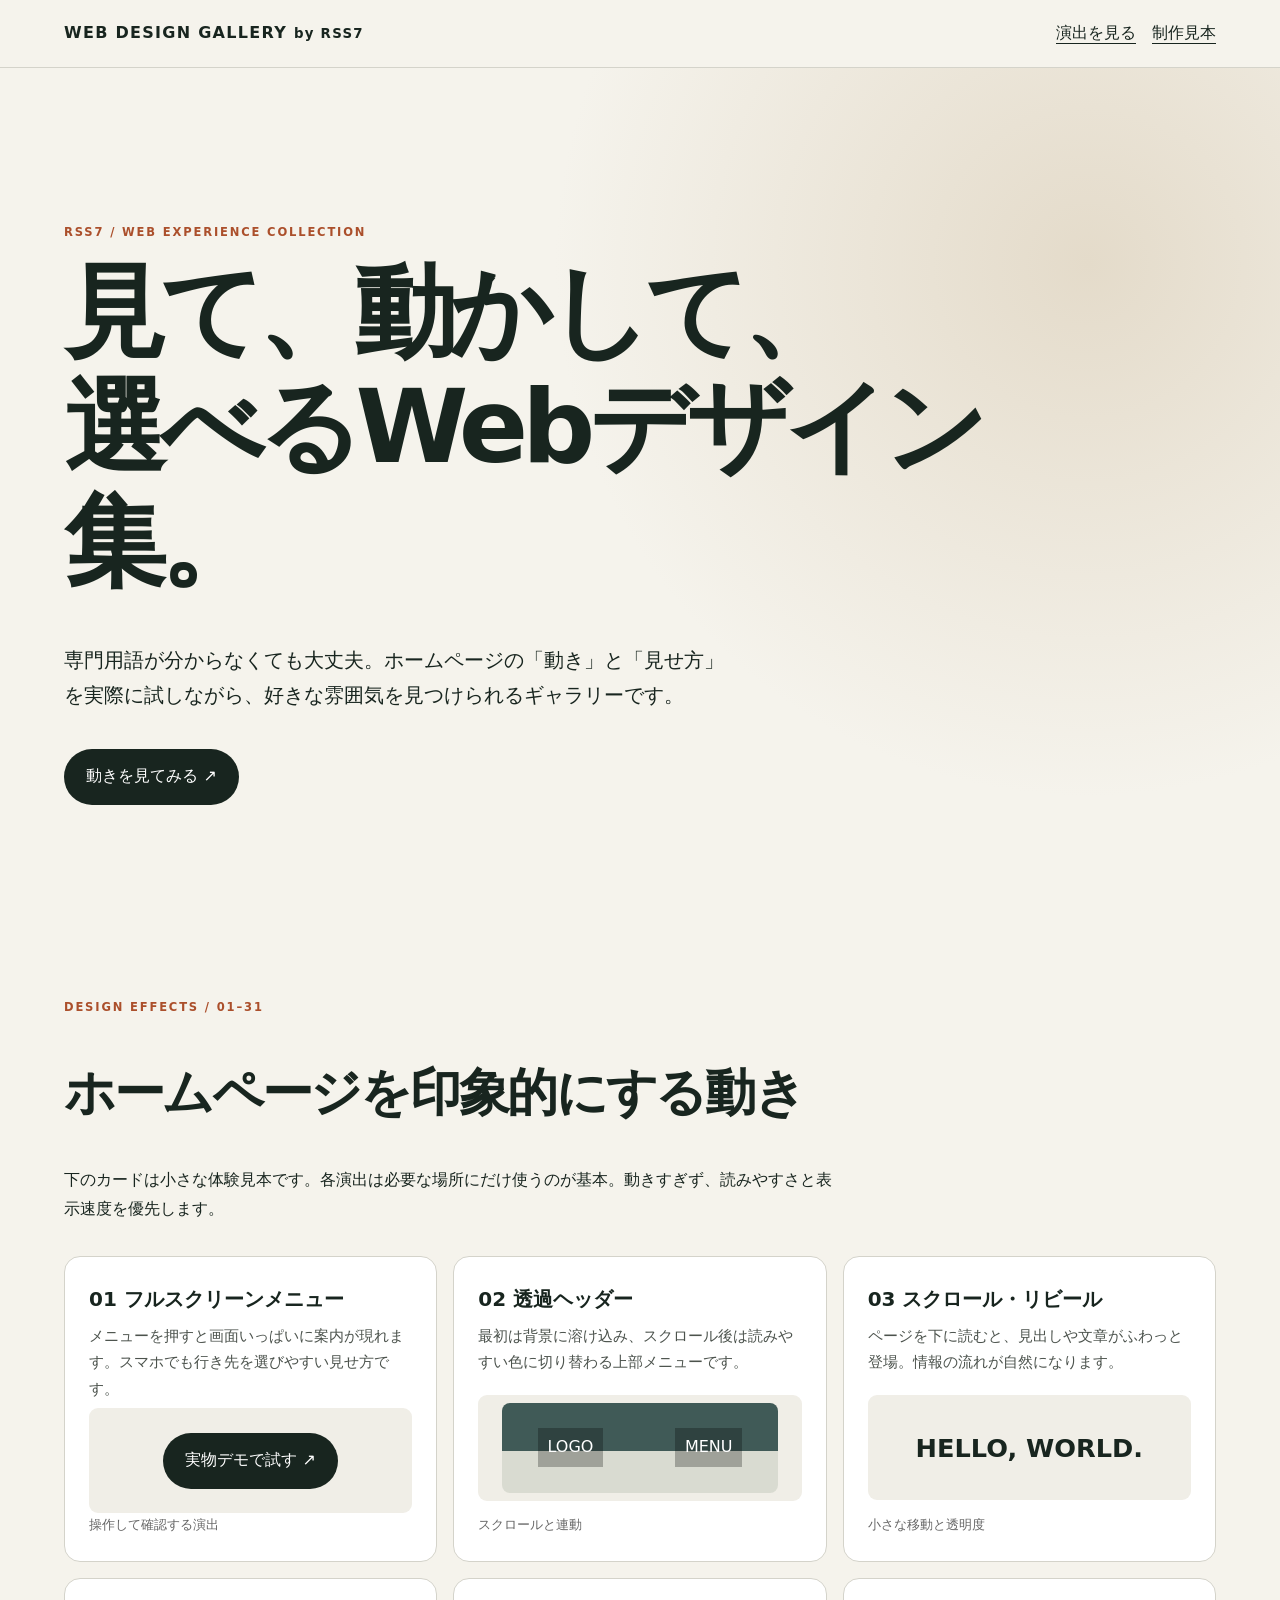
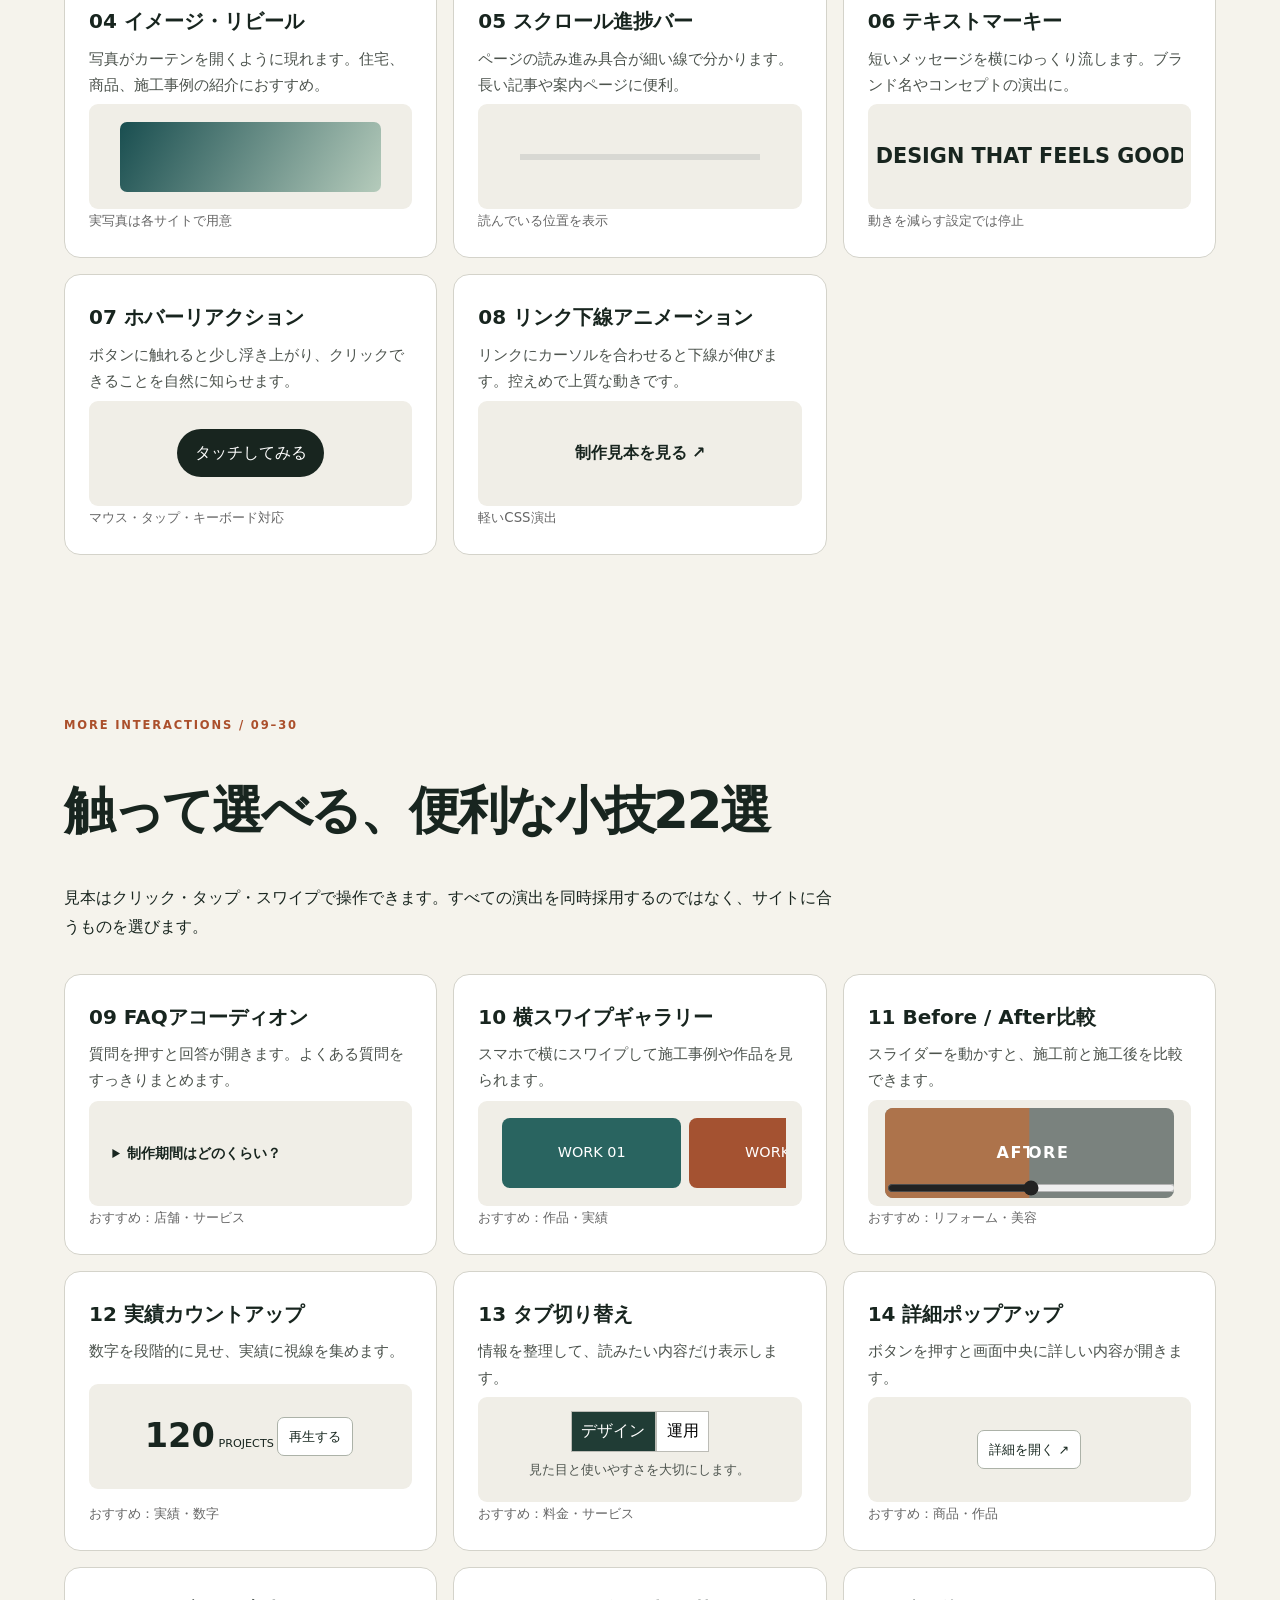
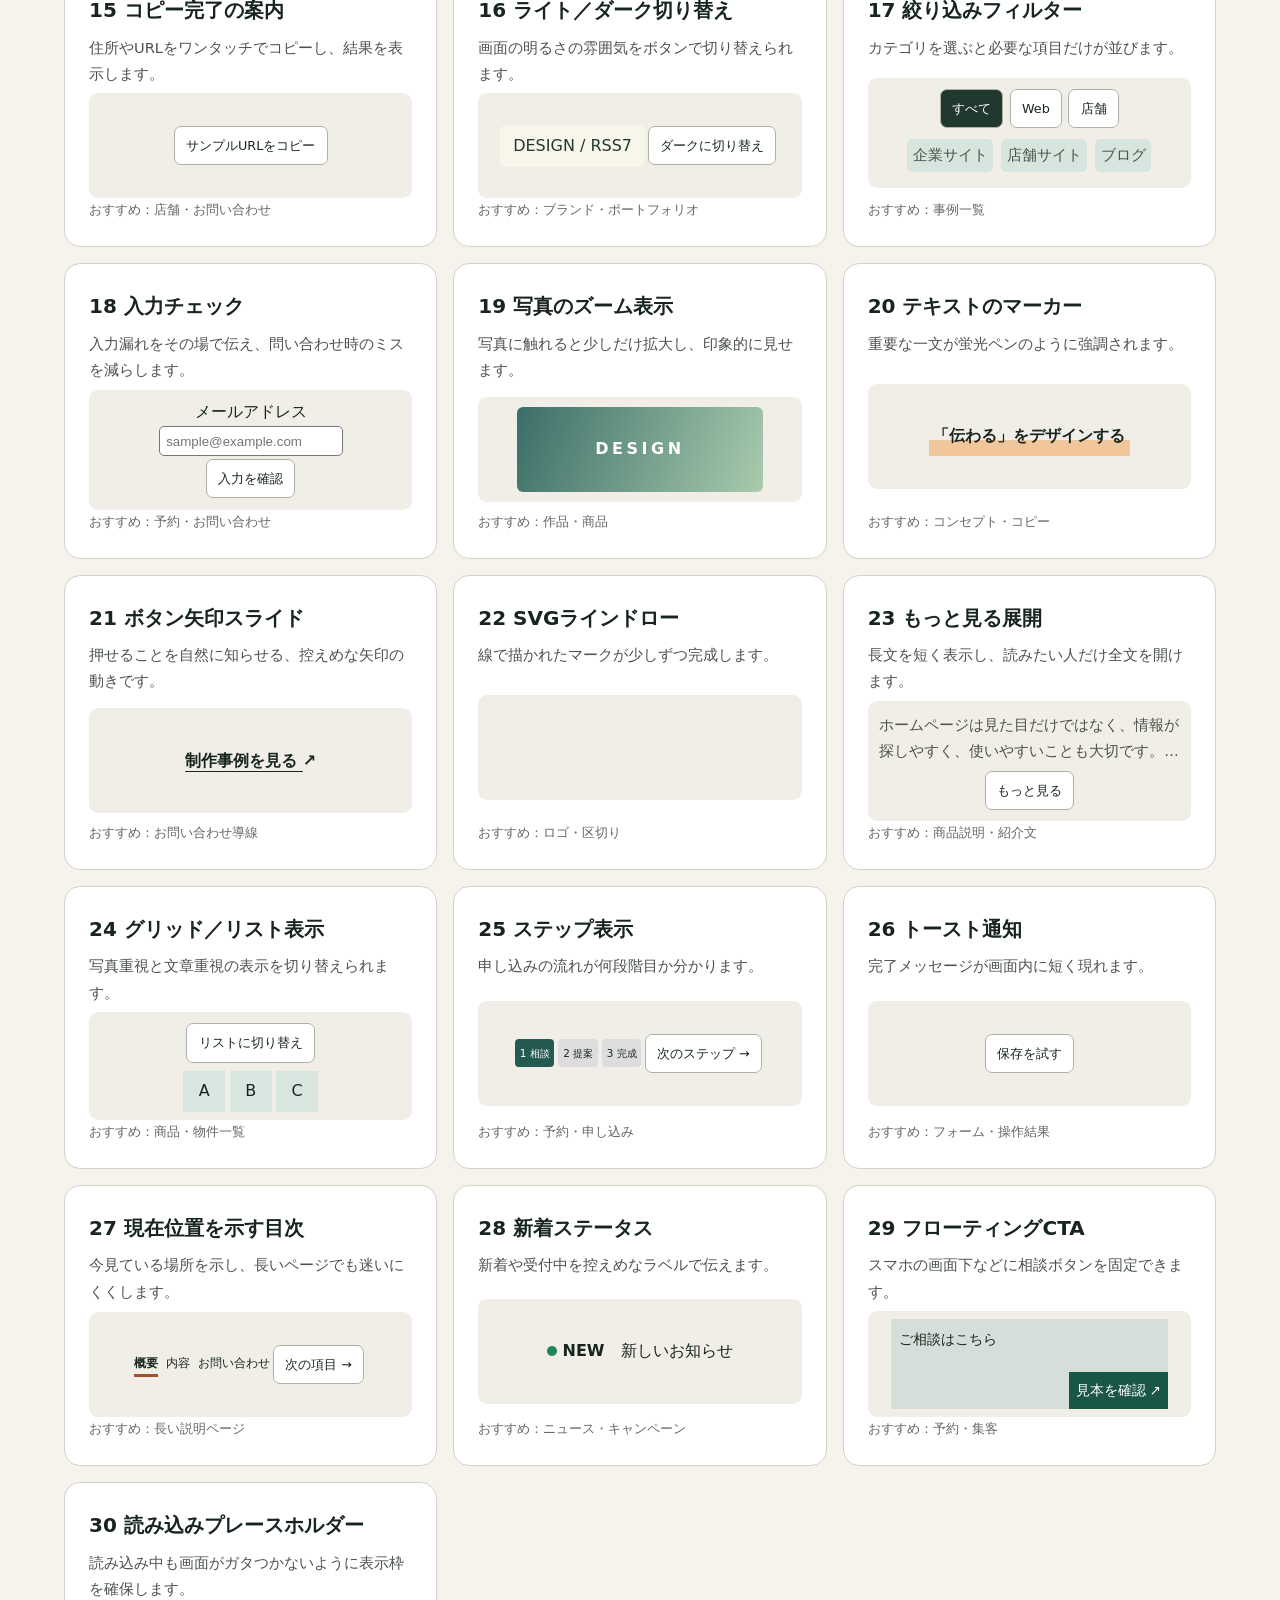
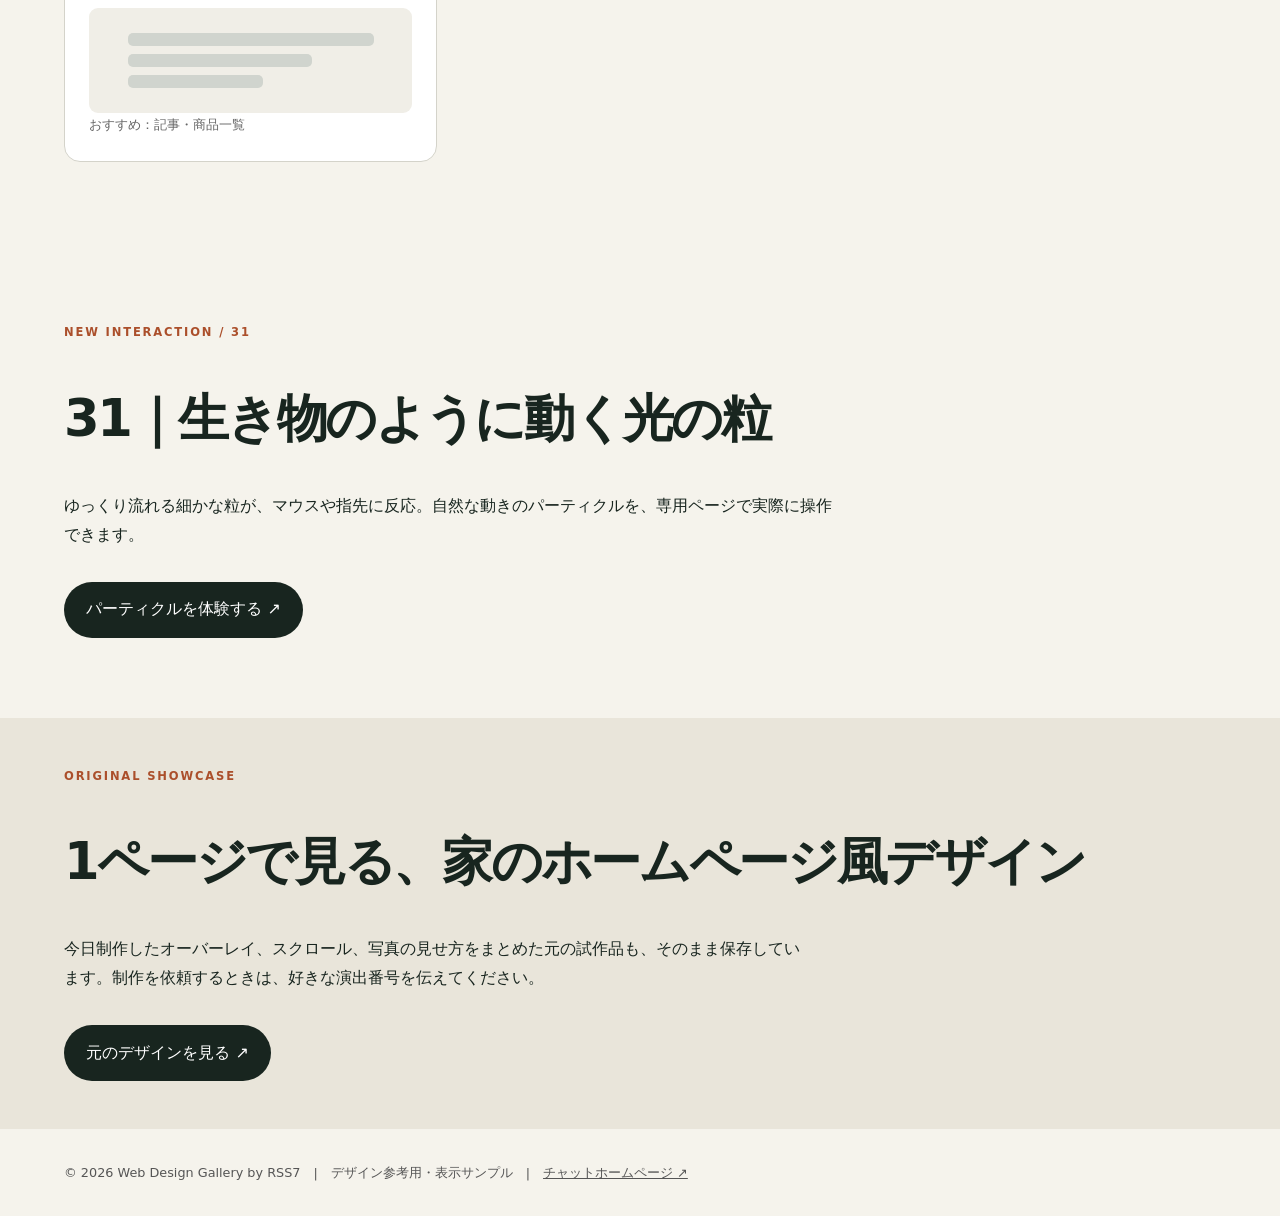
==== commit 56326ae0: "Link Chat Homepage from gallery footer" ====
--- a/index.html
+++ b/index.html
@@ -46,7 +46,7 @@
 <dialog id="details-dialog" class="details-dialog"><h2>詳細ポップアップ</h2><p>写真、サービス説明、商品の詳しい情報などをその場で表示できます。</p><form method="dialog"><button class="mini-btn">閉じる</button></form></dialog>
 <section class="gallery" id="particle-effect"><div class="eyebrow">NEW INTERACTION / 31</div><h2>31｜生き物のように動く光の粒</h2><p class="intro">ゆっくり流れる細かな粒が、マウスや指先に反応。自然な動きのパーティクルを、専用ページで実際に操作できます。</p><a class="cta" href="particles.html">パーティクルを体験する ↗</a></section>
 <section class="more" id="showcase"><div class="eyebrow">ORIGINAL SHOWCASE</div><h2>1ページで見る、家のホームページ風デザイン</h2><p>今日制作したオーバーレイ、スクロール、写真の見せ方をまとめた元の試作品も、そのまま保存しています。制作を依頼するときは、好きな演出番号を伝えてください。</p><a class="cta" href="demo.html">元のデザインを見る ↗</a></section>
-</main><footer class="foot">© 2026 Web Design Gallery by RSS7　|　デザイン参考用・表示サンプル</footer><script>
+</main><footer class="foot">© 2026 Web Design Gallery by RSS7　|　デザイン参考用・表示サンプル　|　<a href="https://chat.rss7.net/" target="_blank" rel="noopener noreferrer">チャットホームページ ↗</a></footer><script>
 document.querySelectorAll('.compare input').forEach(i=>i.addEventListener('input',()=>i.parentElement.style.setProperty('--split',i.value+'%')));
 document.querySelectorAll('.count-trigger').forEach(b=>b.addEventListener('click',()=>{const n=b.parentElement.querySelector('[data-count]');if(matchMedia('(prefers-reduced-motion: reduce)').matches){n.textContent=n.dataset.count;return;}const max=Number(n.dataset.count),start=performance.now();const tick=t=>{const x=Math.min(1,(t-start)/850);n.textContent=Math.round(max*x);if(x<1)requestAnimationFrame(tick)};requestAnimationFrame(tick)}));
 document.querySelectorAll('[role=tablist] [role=tab]').forEach(b=>b.addEventListener('click',()=>{const root=b.closest('.tabs-demo');root.querySelectorAll('[role=tab]').forEach(t=>t.setAttribute('aria-selected',String(t===b)));root.querySelector('.tab-content').textContent=b.dataset.tab==='a'?'見た目と使いやすさを大切にします。':'公開後の更新や保守も相談できます。'}));
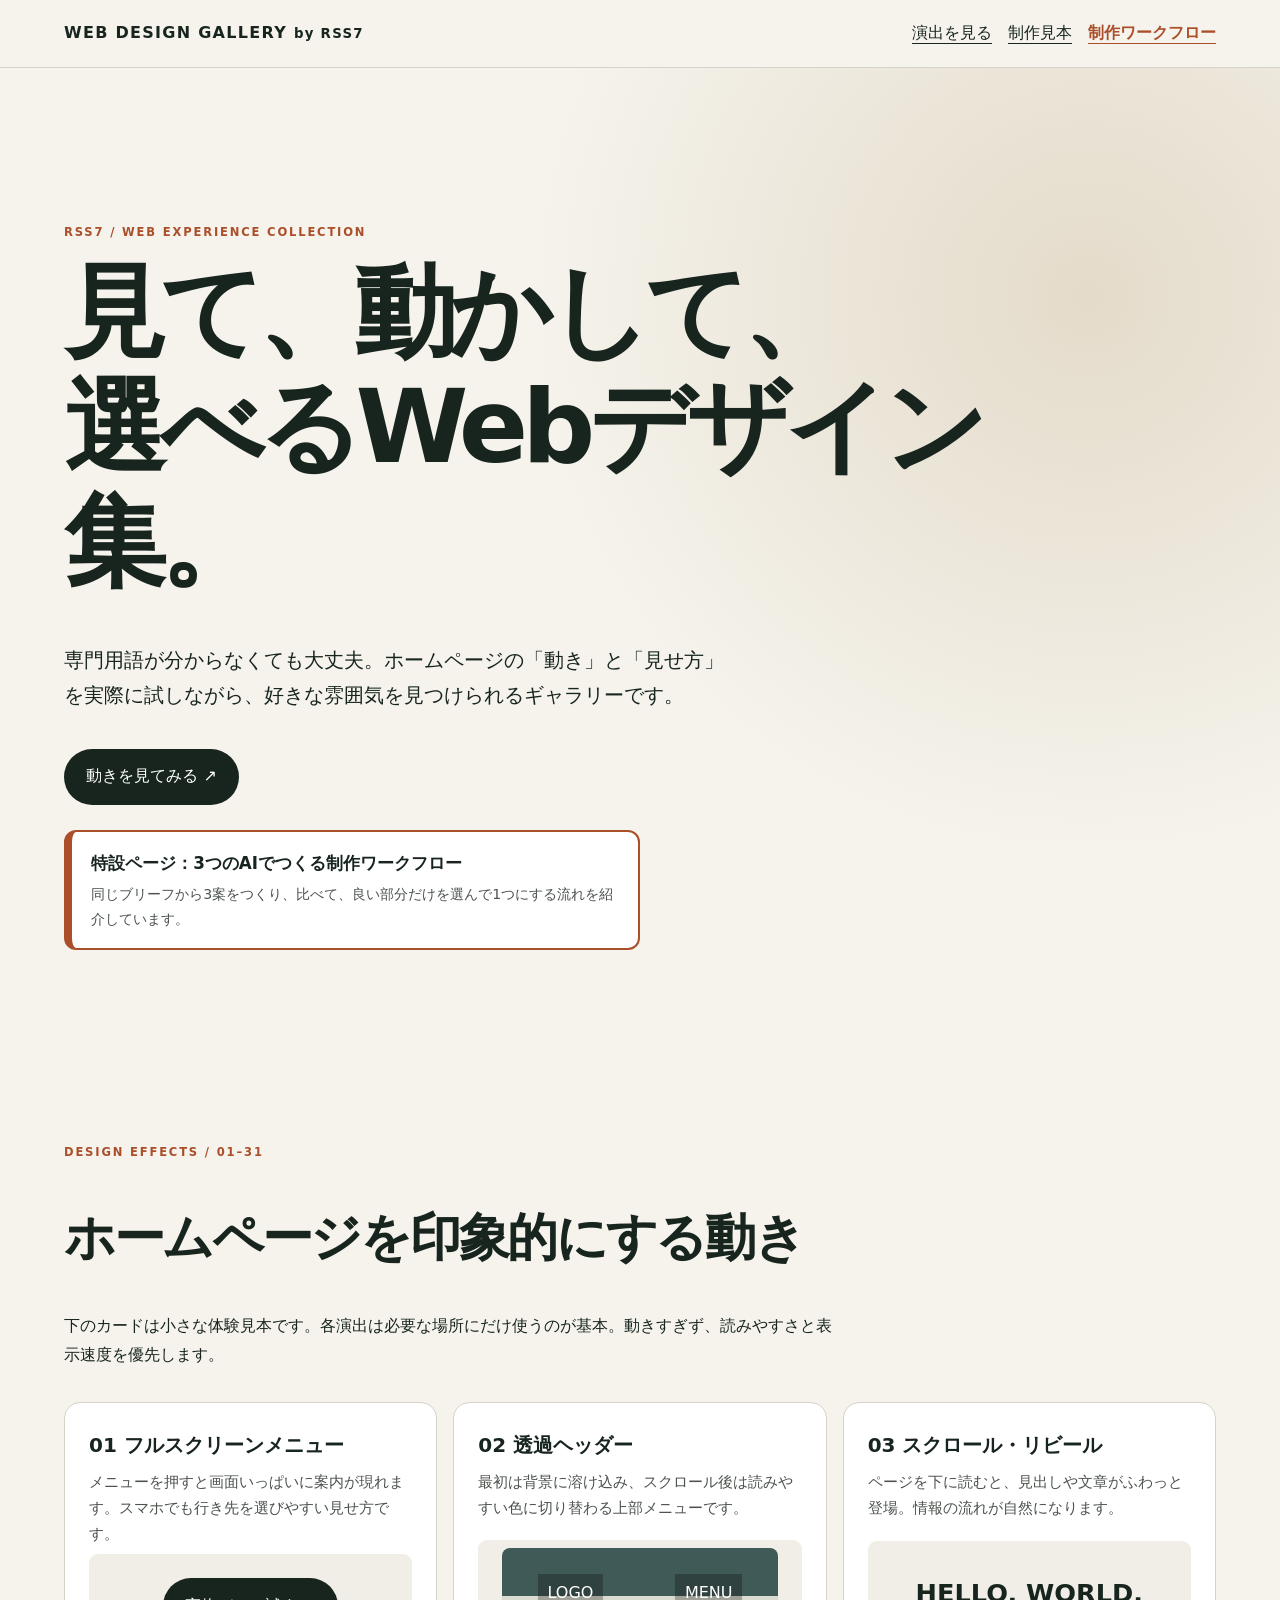
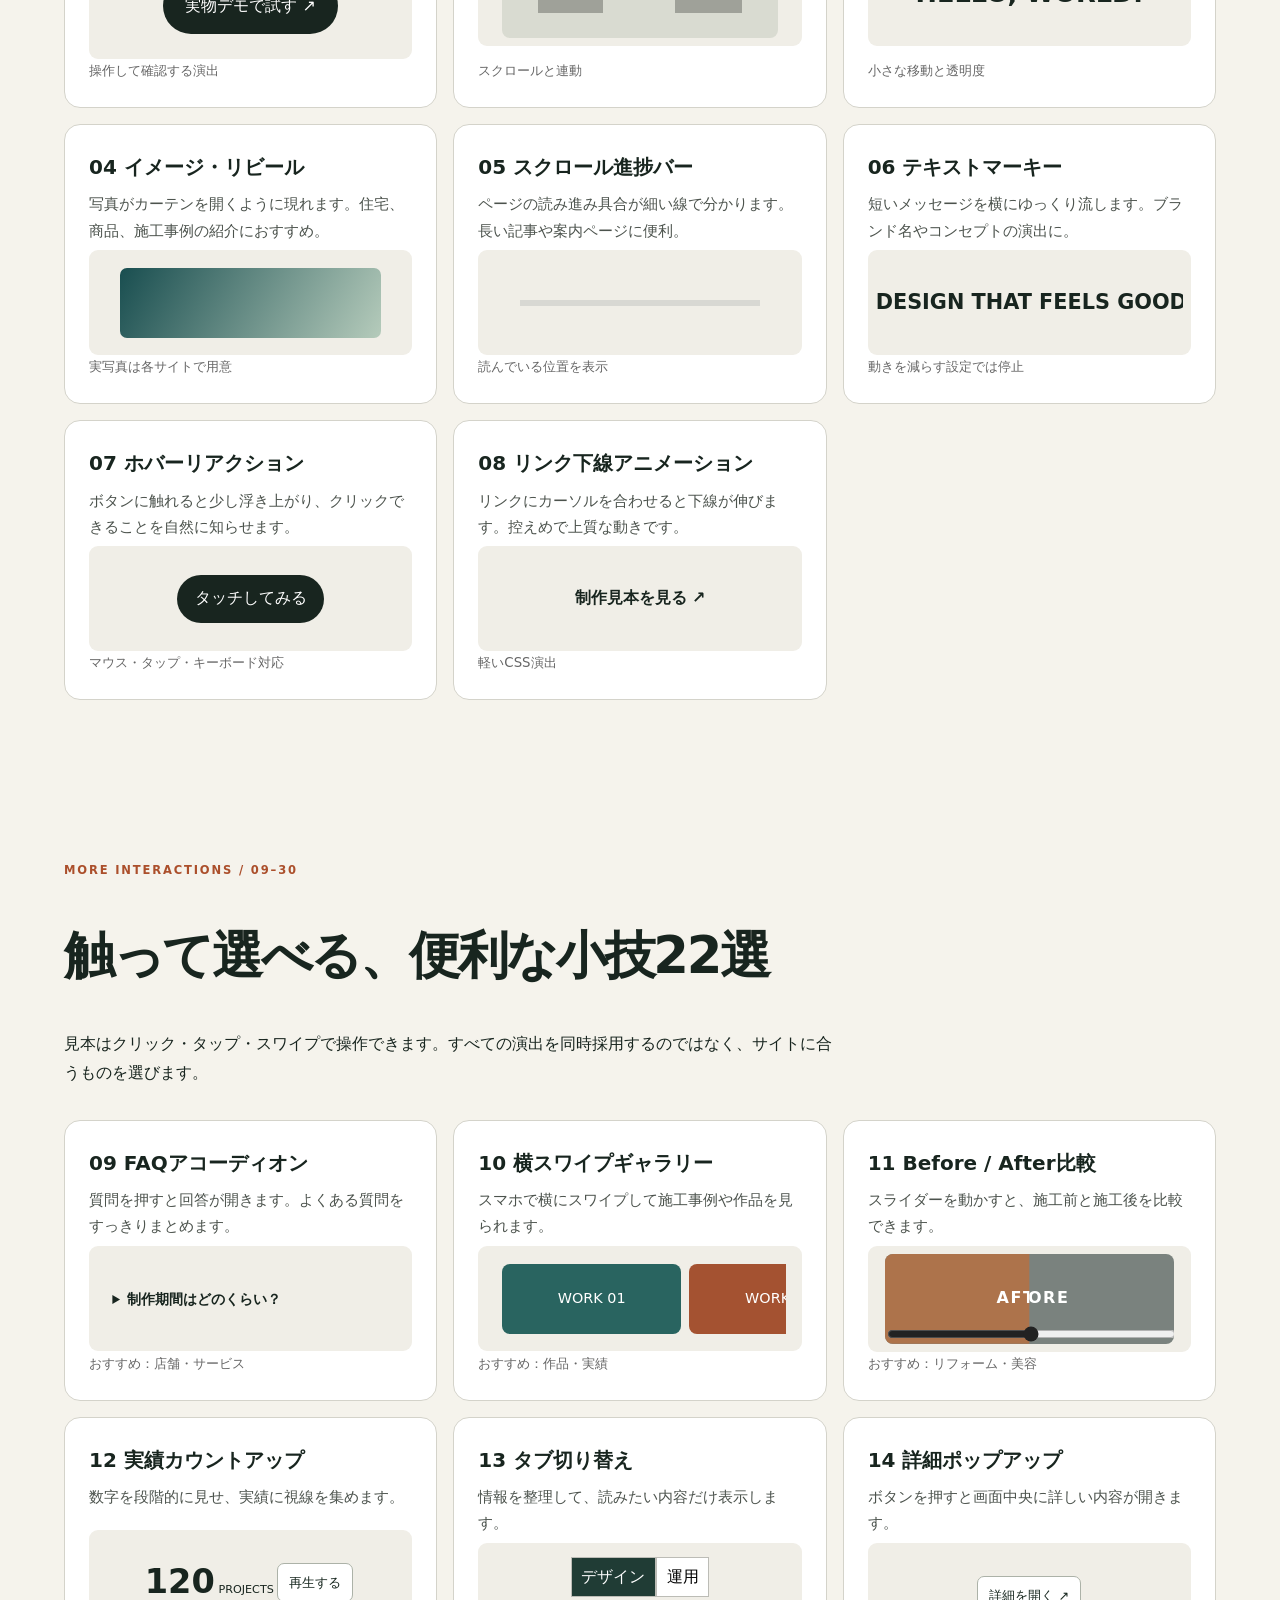
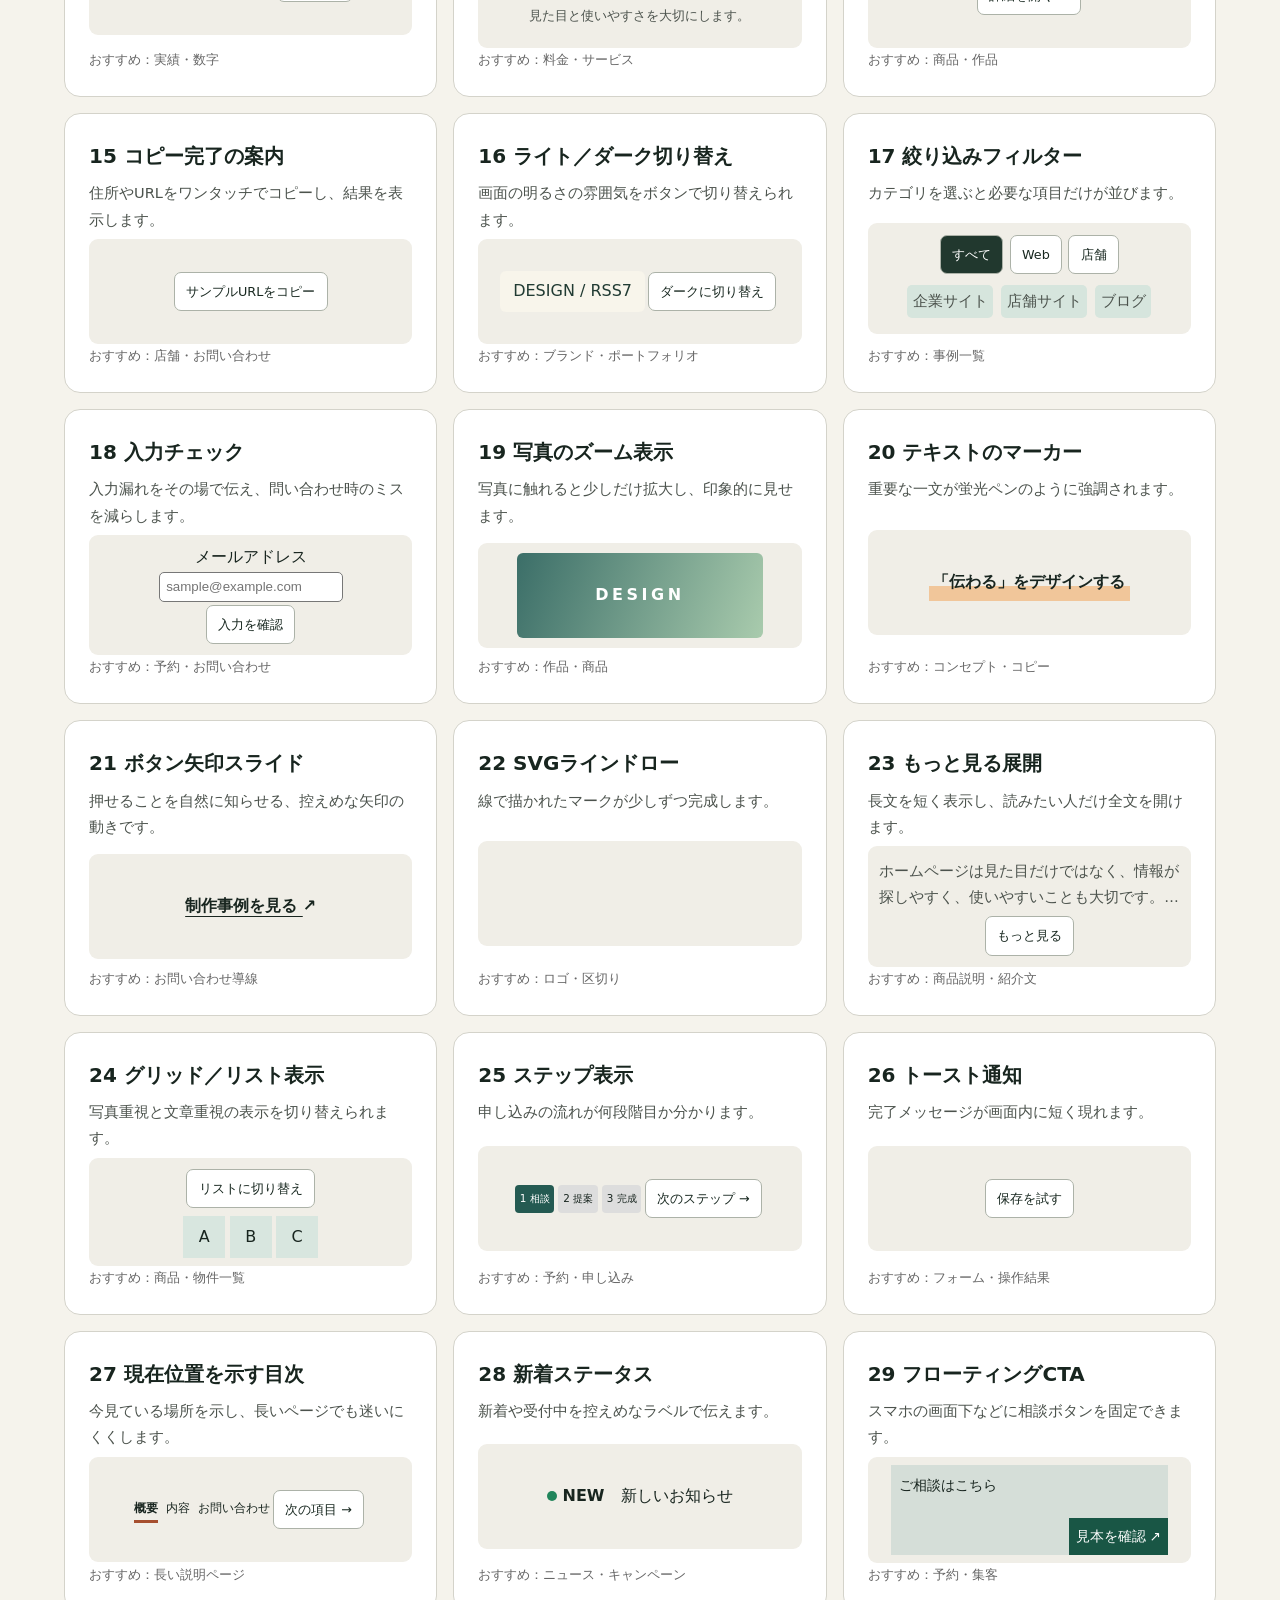
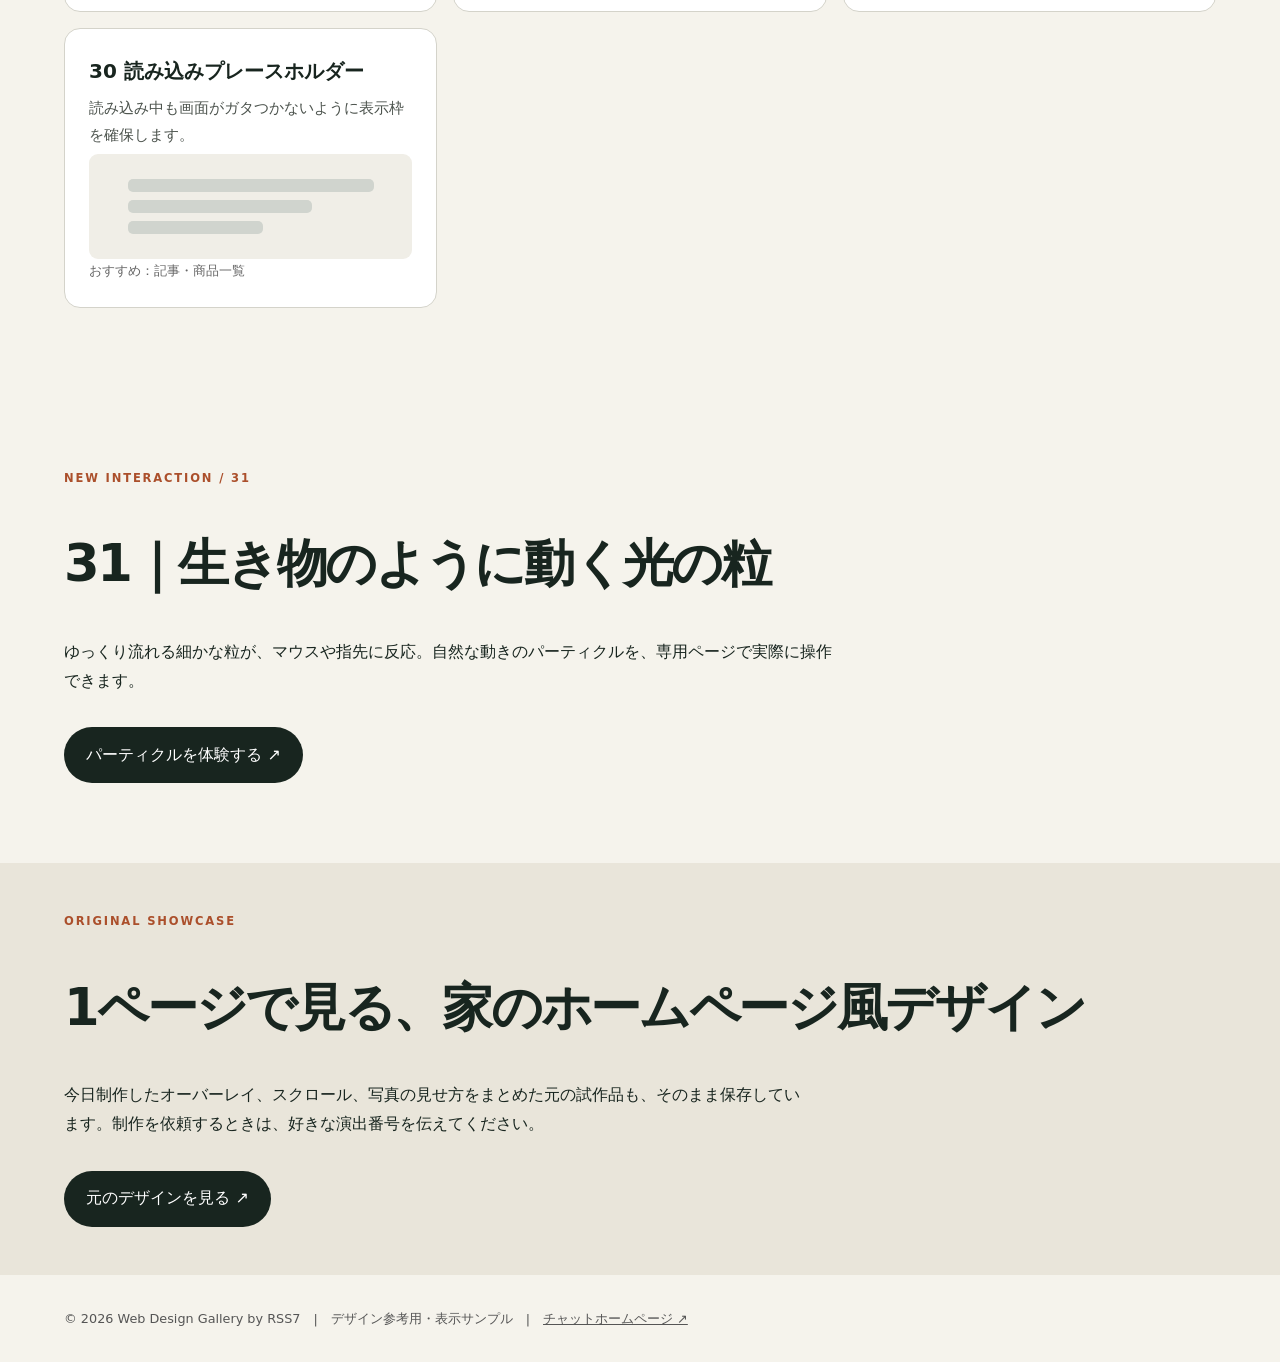
==== commit 29e68b05: "Add Claude-designed three-AI workflow showcase" ====
--- a/index.html
+++ b/index.html
@@ -7,9 +7,10 @@
 
 /* Client-facing gallery interactions */
 .mini-btn{border:1px solid #acb2a8;background:#fff;color:#17271f;padding:.44rem .7rem;border-radius:7px;font-size:.8rem;margin:.2rem;cursor:pointer}.mini-btn:hover{border-color:#a64f2f;background:#fff6f0}.mini-btn:focus-visible{outline:3px solid #ab4f2b;outline-offset:2px}.card .demo{padding:.5rem}.card details{width:90%;font-size:.85rem}.card details summary{cursor:pointer;font-weight:700}.card details p{padding:0 .3rem}.snap-demo{display:flex;overflow-x:auto;gap:.5rem;width:95%;scroll-snap-type:x mandatory;padding:.5rem}.snap-demo span{flex:0 0 65%;scroll-snap-align:center;background:#296460;color:#fff;display:grid;place-items:center;border-radius:8px;height:70px;font-size:.9rem}.snap-demo span:nth-child(2){background:#a45231}.snap-demo span:nth-child(3){background:#415277}.compare{width:94%;height:90px;position:relative;overflow:hidden;border-radius:8px}.compare-before,.compare-after{position:absolute;inset:0;display:grid;place-items:center;letter-spacing:.1em;font-weight:800;color:white}.compare-before{background:#7a827e}.compare-after{background:#ad734b;clip-path:inset(0 calc(100% - var(--split)) 0 0)}.compare input{position:absolute;inset:auto 0 0;width:100%;z-index:2;accent-color:#222}.metric strong{font-size:2.1rem;font-variant-numeric:tabular-nums}.metric span{font-size:.7rem}.tabs-demo{text-align:center}.tabs-demo [role=tab]{padding:.3rem .6rem;border:1px solid #bcbcb6;background:#fff;cursor:pointer}.tabs-demo [aria-selected=true]{background:#203c35;color:white}.tabs-demo p{font-size:.82rem}.details-dialog{border:0;border-radius:14px;padding:2rem;max-width:min(90vw,450px);box-shadow:0 15px 60px #0004}.details-dialog::backdrop{background:#0009}.copy-result{font-size:.74rem}.theme-swatch{padding:.4rem .8rem;background:#f8f5eb;color:#213b33;border-radius:6px}.theme-swatch.dark{background:#192320;color:#f8f5eb}.filter-demo{font-size:.8rem;text-align:center}.filter-demo [aria-pressed=true]{background:#21382e;color:white}.filter-demo [data-type]{display:inline-block;margin:.1rem;padding:.2rem .35rem;border-radius:5px;background:#d6e5dd}.validation-demo{text-align:center}.validation-demo input{display:block;width:100%;padding:.4rem;border:1px solid #777;border-radius:5px}.validation-demo span{display:block;font-size:.72rem}.zoom-demo{width:80%;height:85px;border-radius:6px;overflow:hidden;display:grid;place-items:center;background:linear-gradient(110deg,#3b6e68,#a9cbad);color:white;font-weight:900;letter-spacing:.22em;transition:transform .3s}.zoom-demo:is(:hover,:focus-visible){transform:scale(1.07)}.mark-demo{font-weight:700;background:linear-gradient(transparent 60%,#f1c69a 60%);padding:.3rem}.arrow-demo{font-weight:700;text-underline-offset:5px}.arrow-demo span{display:inline-block;transition:transform .2s}.arrow-demo:is(:hover,:focus-visible) span{transform:translate(3px,-3px)}.draw-demo{height:80px;max-width:90%}.draw-demo path{fill:none;stroke:#246a62;stroke-width:4;stroke-linecap:round;stroke-linejoin:round;stroke-dasharray:270;stroke-dashoffset:270;animation:draw-line 3s ease-in-out infinite alternate}@keyframes draw-line{to{stroke-dashoffset:0}}.expand-demo{font-size:.75rem;text-align:center}.expand-demo p{margin:.2rem}.expand-demo .clamped{display:-webkit-box;-webkit-box-orient:vertical;-webkit-line-clamp:2;overflow:hidden}.layout-demo{text-align:center}.layout-items{display:grid;grid-template-columns:repeat(3,1fr);gap:.3rem;margin-top:.3rem}.layout-items span{padding:.4rem;background:#d8e6df}.layout-demo.list .layout-items{grid-template-columns:1fr}.steps-demo{display:flex;gap:.25rem;font-size:.65rem}.steps-demo span{padding:.3rem;border-radius:4px;background:#ddd}.steps-demo span.active{background:#245a52;color:#fff}.toast-demo{position:absolute;bottom:.25rem;right:.4rem;background:#1d493d;color:white;border-radius:6px;padding:.2rem .55rem;font-size:.75rem;opacity:0;transition:opacity .3s;pointer-events:none}.toast-demo.show{opacity:1}.toc-demo{display:flex;gap:.5rem;font-size:.78rem}.toc-demo span.active{border-bottom:3px solid #a64f2f;font-weight:700}.status-dot{display:inline-block;width:10px;height:10px;background:#21855b;border-radius:50%;animation:status-pulse 2s ease-in-out infinite}@keyframes status-pulse{50%{box-shadow:0 0 0 8px #21855b22}}.floating-preview{width:90%;height:90px;background:#d5ded8;position:relative;padding:.5rem;font-size:.85rem}.floating-preview a{position:absolute;bottom:0;right:0;background:#195645;color:#fff;padding:.4rem;text-decoration:none}.skeleton-demo{width:80%}.skeleton-demo i{display:block;height:13px;background:#d0d4ce;border-radius:5px;margin:8px 0;animation:skeleton-blink 1.8s ease-in-out infinite alternate}.skeleton-demo i:nth-child(2){width:75%}.skeleton-demo i:nth-child(3){width:55%}@keyframes skeleton-blink{to{opacity:.45}}@media(prefers-reduced-motion:reduce){.draw-demo path{stroke-dashoffset:0}.status-dot{box-shadow:none}.toast-demo{transition:none}}
+.nav-special{font-weight:700;color:#ab4f2b}.special-link{display:grid;gap:.2rem;max-width:36rem;margin-top:1.6rem;padding:1rem 1.2rem;border:2px solid #ab4f2b;border-left-width:8px;border-radius:12px;background:#fff;color:#18251f;text-decoration:none}.special-link strong{font-size:1.05rem}.special-link span{font-size:.88rem;color:#4c534d}.special-link:hover{background:#fff6f0}.special-link:focus-visible{outline:3px solid #ab4f2b;outline-offset:3px}
 </style></head><body>
-<header><a href="./" class="brand">WEB DESIGN GALLERY <small>by RSS7</small></a><nav aria-label="ページ内メニュー"><a href="#effects">演出を見る</a><a href="demo.html">制作見本</a></nav></header>
-<main><section class="hero"><div class="eyebrow">RSS7 / WEB EXPERIENCE COLLECTION</div><h1>見て、動かして、<br>選べるWebデザイン集。</h1><p>専門用語が分からなくても大丈夫。ホームページの「動き」と「見せ方」を実際に試しながら、好きな雰囲気を見つけられるギャラリーです。</p><a class="cta" href="#effects">動きを見てみる ↗</a></section>
+<header><a href="./" class="brand">WEB DESIGN GALLERY <small>by RSS7</small></a><nav aria-label="ページ内メニュー"><a href="#effects">演出を見る</a><a href="demo.html">制作見本</a><a href="workflow.html" class="nav-special">制作ワークフロー</a></nav></header>
+<main><section class="hero"><div class="eyebrow">RSS7 / WEB EXPERIENCE COLLECTION</div><h1>見て、動かして、<br>選べるWebデザイン集。</h1><p>専門用語が分からなくても大丈夫。ホームページの「動き」と「見せ方」を実際に試しながら、好きな雰囲気を見つけられるギャラリーです。</p><a class="cta" href="#effects">動きを見てみる ↗</a><a class="special-link" href="workflow.html"><strong>特設ページ：3つのAIでつくる制作ワークフロー</strong><span>同じブリーフから3案をつくり、比べて、良い部分だけを選んで1つにする流れを紹介しています。</span></a></section>
 <section class="gallery" id="effects"><div class="eyebrow">DESIGN EFFECTS / 01–31</div><h2>ホームページを印象的にする動き</h2><p class="intro">下のカードは小さな体験見本です。各演出は必要な場所にだけ使うのが基本。動きすぎず、読みやすさと表示速度を優先します。</p>
 <div class="cards">
 <article class="card"><div><h3>01 フルスクリーンメニュー</h3><p>メニューを押すと画面いっぱいに案内が現れます。スマホでも行き先を選びやすい見せ方です。</p></div><div class="demo"><a class="cta" style="margin:0" href="demo.html" aria-label="フルスクリーンメニューの実物デモへ">実物デモで試す ↗</a></div><small>操作して確認する演出</small></article>
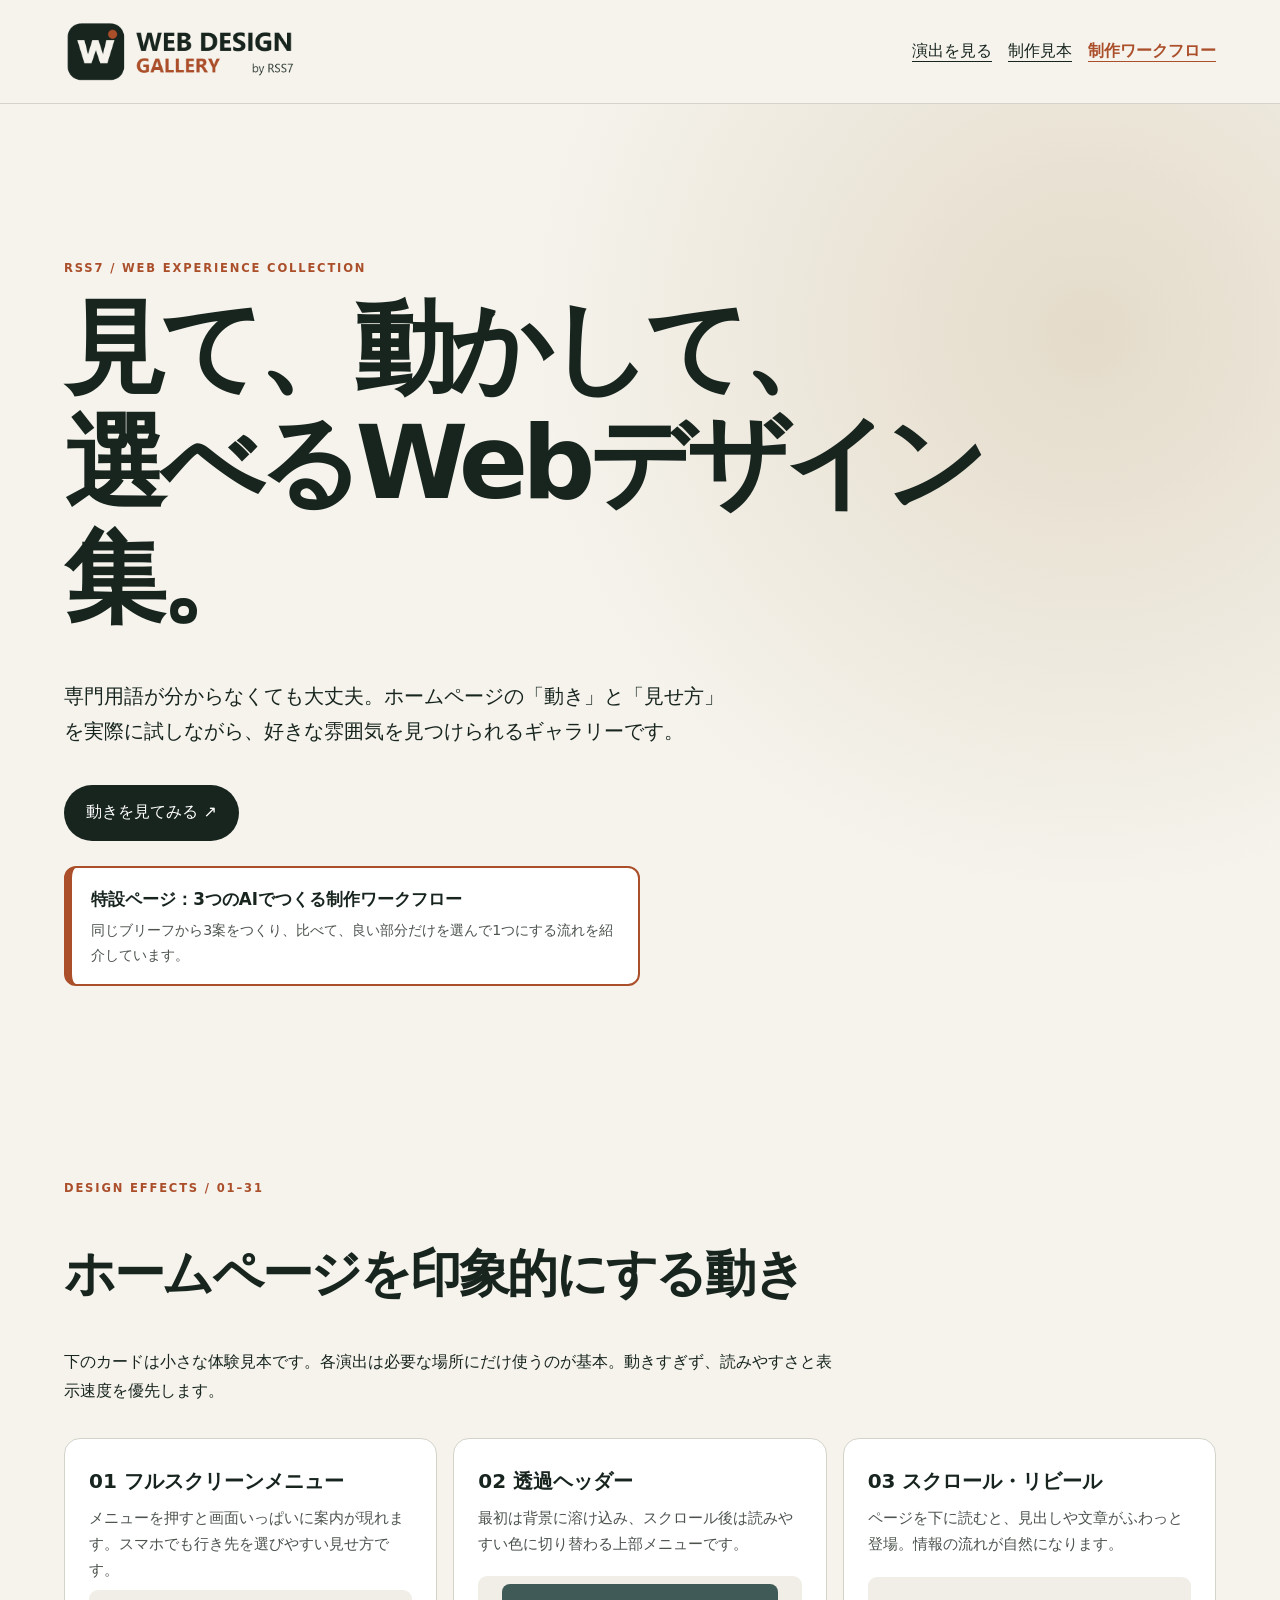
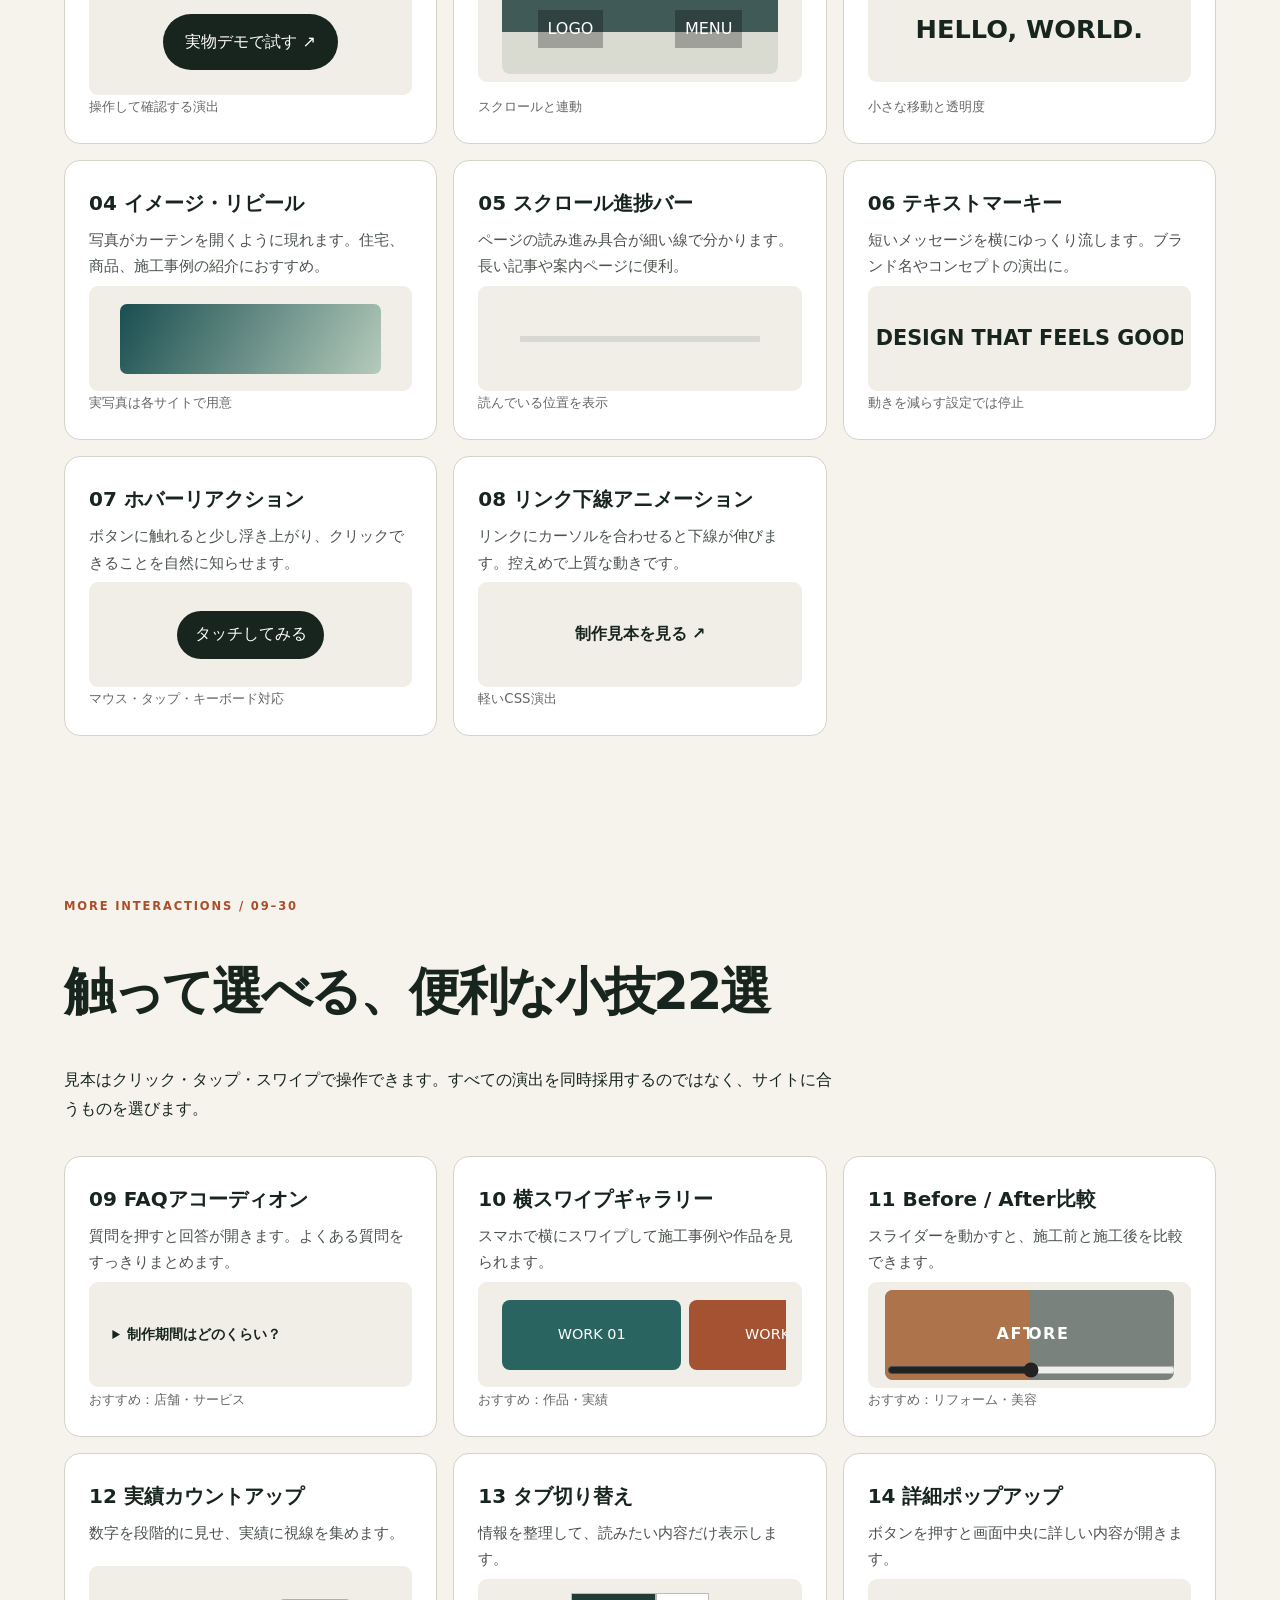
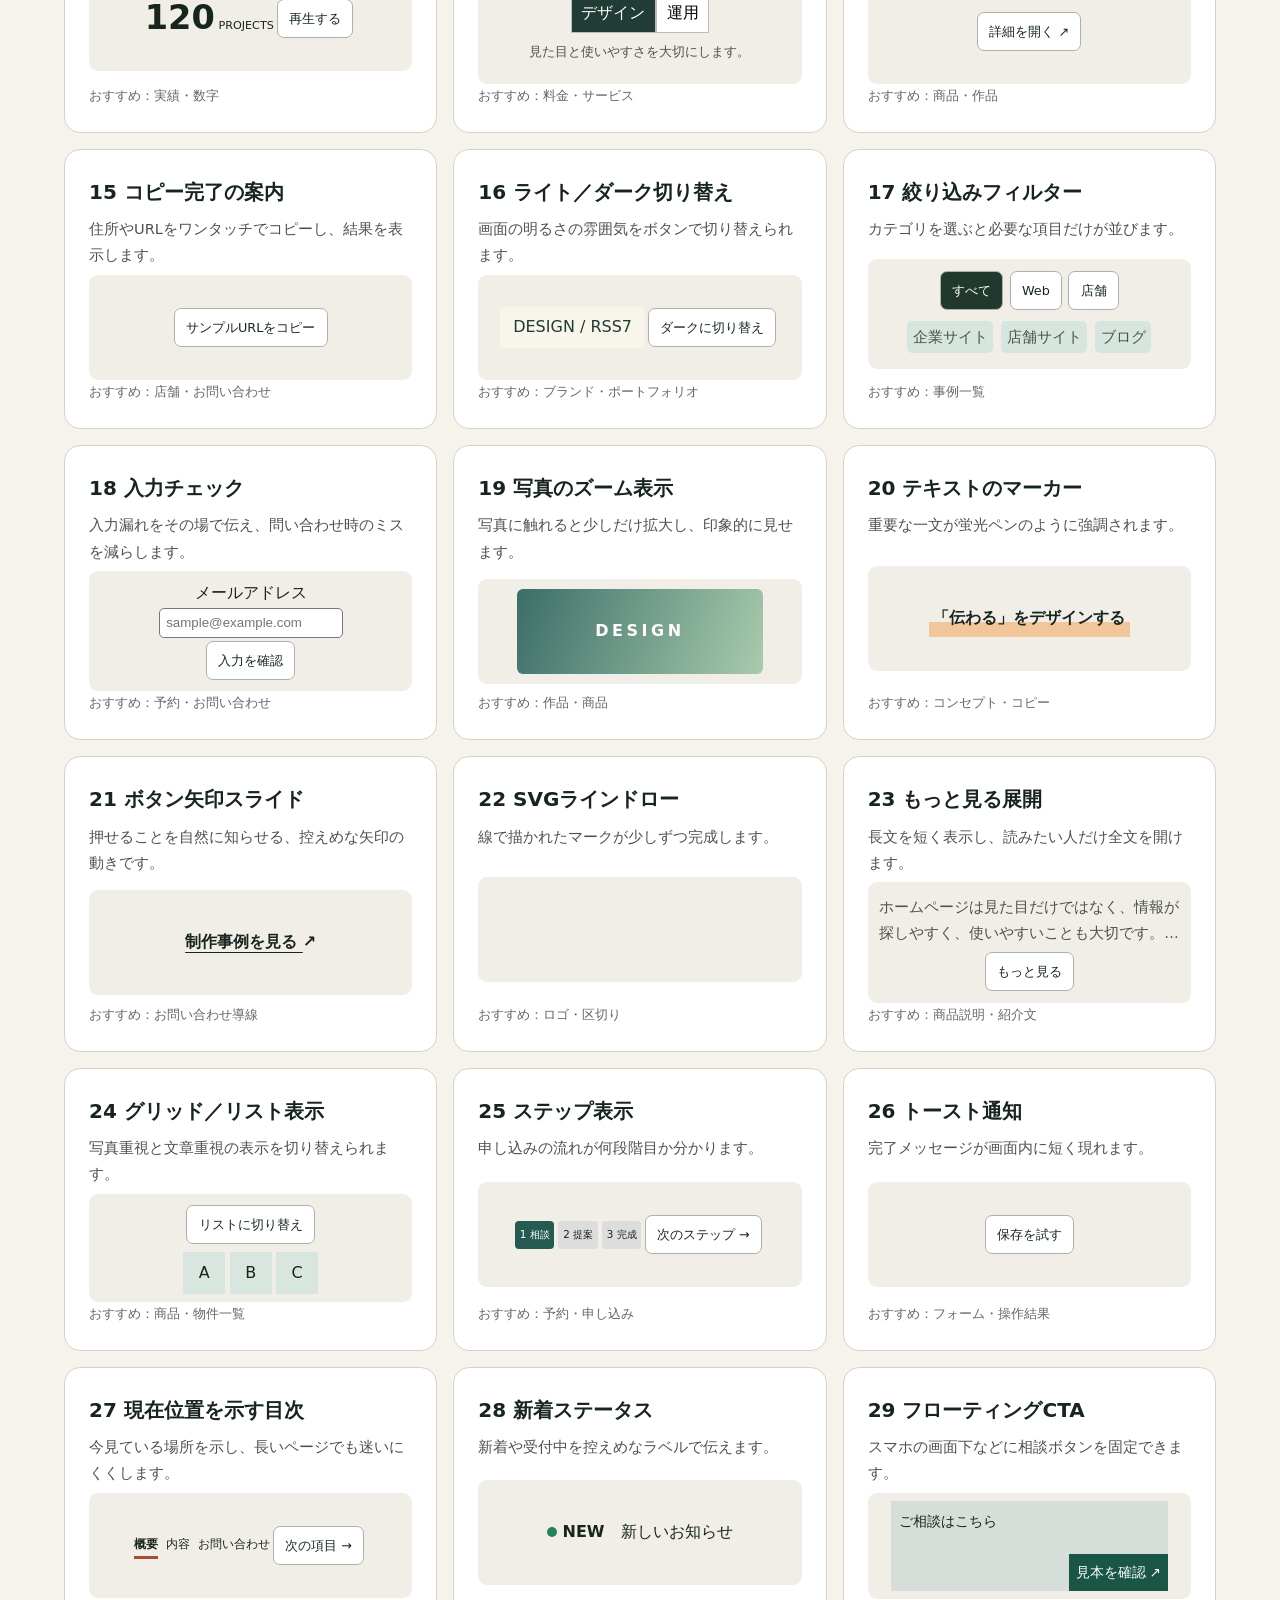
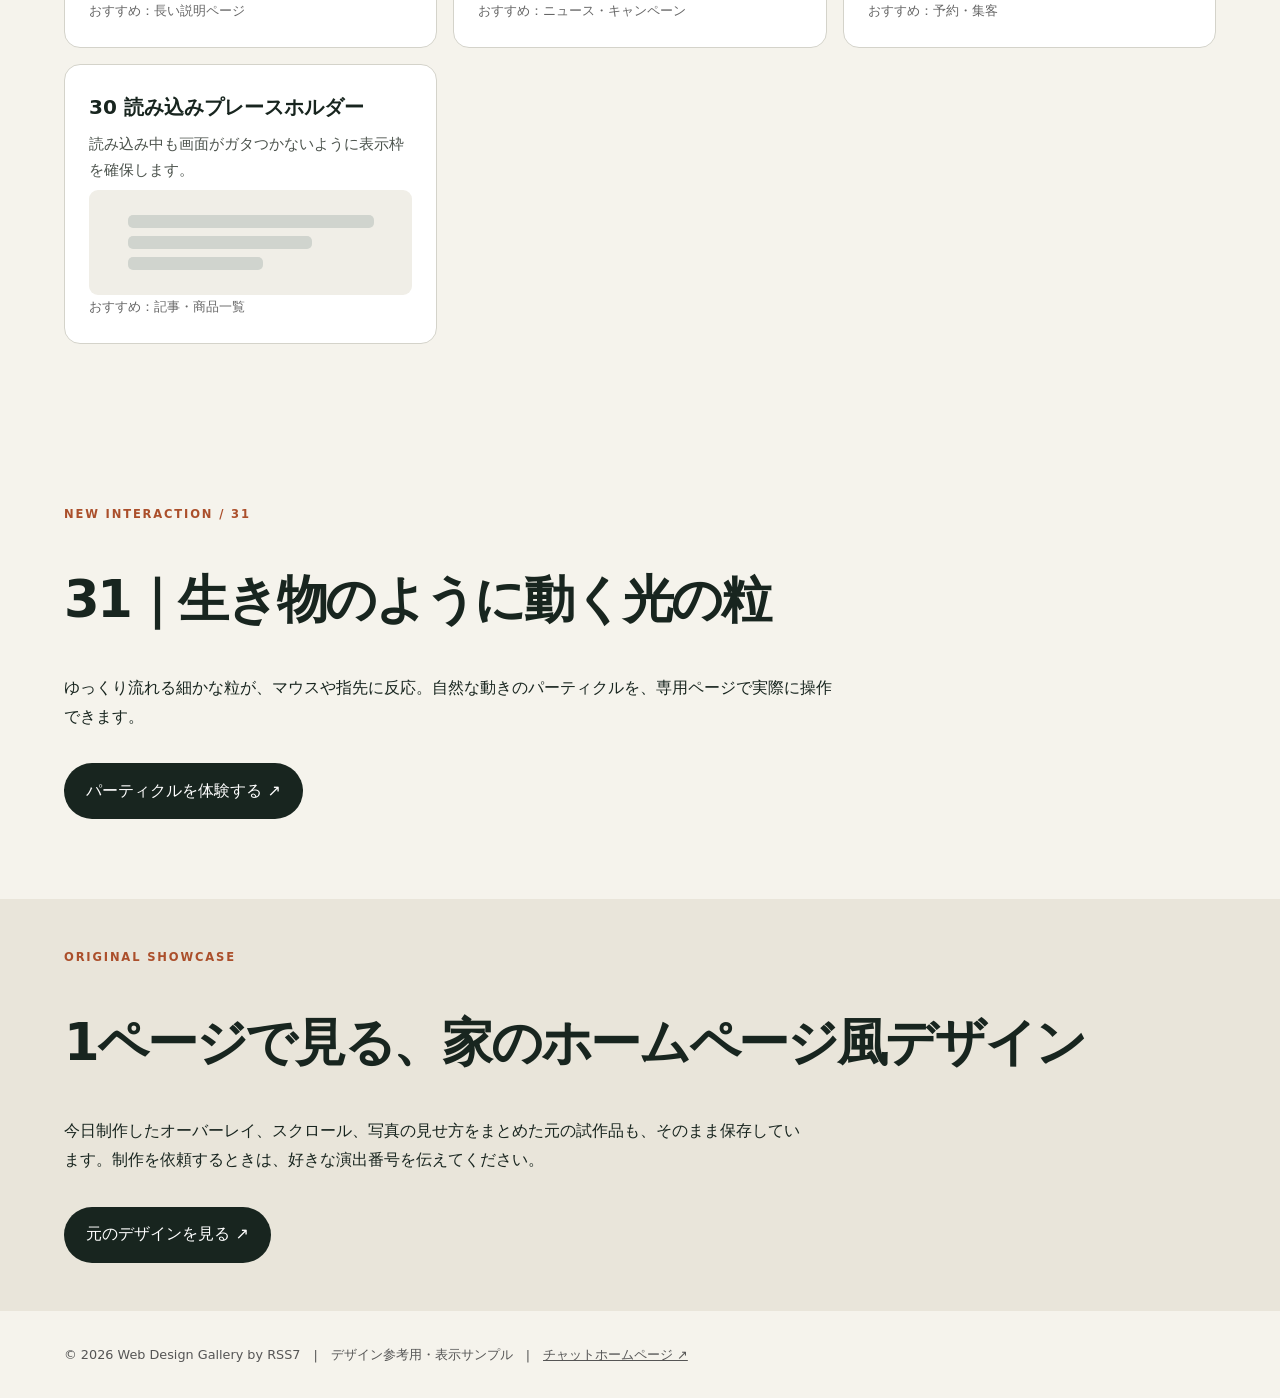
==== commit 1e7d0bd9: "Add transparent brand PNG logos and header placement" ====
--- a/index.html
+++ b/index.html
@@ -1,6 +1,6 @@
 <!doctype html>
 <html lang="ja"><head><meta charset="utf-8"><meta name="viewport" content="width=device-width, initial-scale=1">
-<title>Web Design Gallery by RSS7｜見て、動かして、選べるWebデザイン集</title>
+<title>Web Design Gallery by RSS7｜見て、動かして、選べるWebデザイン集</title><link rel="icon" type="image/svg+xml" href="./favicon.svg">
 <meta name="description" content="ホームページの動きやデザインを、実際に操作して選べるRSS7の公開ギャラリー。メニュー、スクロール、画像表示などを紹介します。">
 <style>
 :root{--ink:#18251f;--paper:#f5f3ec;--accent:#ab4f2b;--line:#d4d3ca}*{box-sizing:border-box}html{scroll-behavior:smooth}body{margin:0;background:var(--paper);color:var(--ink);font:16px/1.8 system-ui,-apple-system,"Hiragino Kaku Gothic ProN",sans-serif}a{color:inherit}button{font:inherit;cursor:pointer}header{display:flex;justify-content:space-between;align-items:center;padding:1.2rem max(5vw,1rem);border-bottom:1px solid var(--line);gap:1rem}header .brand{font-weight:800;letter-spacing:.08em;text-decoration:none}header nav a{margin-left:1rem;text-underline-offset:5px}.eyebrow{letter-spacing:.16em;font-size:.72rem;font-weight:700;color:var(--accent)}.hero{padding:clamp(5rem,12vw,10rem) max(5vw,1rem) 7rem;min-height:65vh;display:flex;flex-direction:column;justify-content:center;background:radial-gradient(circle at 85% 23%,#e4dbca,transparent 42%)}.hero h1{font-size:clamp(2.8rem,8vw,7.3rem);font-weight:750;letter-spacing:-.06em;line-height:1.12;max-width:1100px;margin:.8rem 0 1.5rem}.hero p{max-width:660px;font-size:clamp(1rem,1.6vw,1.22rem)}.cta{display:inline-flex;width:max-content;background:var(--ink);color:white;text-decoration:none;padding:.85rem 1.4rem;border-radius:100px;margin-top:1rem}.cta:hover{background:var(--accent)}main section.gallery{padding:5rem max(5vw,1rem)}h2{font-size:clamp(1.9rem,4vw,3.3rem);letter-spacing:-.045em;line-height:1.25}.intro{max-width:780px}.cards{display:grid;grid-template-columns:repeat(auto-fit,minmax(min(100%,290px),1fr));gap:1rem;margin-top:2rem}.card{background:white;border:1px solid var(--line);border-radius:16px;padding:1.5rem;min-height:260px;display:flex;flex-direction:column;justify-content:space-between}.card h3{font-size:1.25rem;margin:0}.card p{margin:.4rem 0;color:#4c534d;font-size:.91rem}.demo{min-height:105px;border-radius:9px;background:#f0eee7;display:flex;justify-content:center;align-items:center;overflow:hidden;position:relative}.sample-button{background:var(--ink);border:0;color:white;padding:.6rem 1.1rem;border-radius:50px;transition:transform .25s,box-shadow .25s}.sample-button:hover{transform:translateY(-3px);box-shadow:0 8px 18px #0003}.sample-button:focus-visible{outline:3px solid var(--accent);outline-offset:4px}.underline-demo{font-weight:bold;text-decoration:none;position:relative}.underline-demo::after{content:"";position:absolute;height:2px;background:var(--accent);inset:auto 0 -3px;transform:scaleX(0);transform-origin:left;transition:transform .3s}.underline-demo:hover::after,.underline-demo:focus-visible::after{transform:scaleX(1)}.reveal-demo{font-size:1.6rem;font-weight:bold;animation:up 2.5s ease-in-out infinite alternate}.image-demo{width:85%;height:70px;background:linear-gradient(120deg,#194e50,#b5cbbb);border-radius:7px;animation:clip 3s ease-in-out infinite alternate}.progress-demo{height:6px;width:78%;background:#d8d8d3;position:relative}.progress-demo::before{content:"";height:100%;background:var(--accent);position:absolute;animation:bar 4s ease-in-out infinite alternate}.marquee-demo{width:100%;overflow:hidden;white-space:nowrap;font-weight:800;font-size:1.3rem}.marquee-demo span{display:inline-block;animation:move 9s linear infinite}.header-demo{display:flex;align-items:center;justify-content:space-around;background:linear-gradient(#405a57 53%,#d9dbd1 53%);height:90px;width:90%;border-radius:8px}.header-demo span{padding:.3rem .6rem;color:white;background:#0004}.card small{color:#666}.more{padding:3rem max(5vw,1rem);background:#e9e5da}.more p{max-width:750px}.more a{display:inline-block;margin-top:1rem}.foot{padding:2rem max(5vw,1rem);font-size:.8rem;color:#555}@keyframes up{from{transform:translateY(18px);opacity:.4}to{transform:none;opacity:1}}@keyframes clip{from{clip-path:inset(0 98% 0 0)}to{clip-path:inset(0 0 0 0)}}@keyframes bar{from{width:5%}to{width:100%}}@keyframes move{to{transform:translateX(-45%)}}@media(prefers-reduced-motion:reduce){*,*::before,*::after{animation:none!important;transition:none!important;scroll-behavior:auto!important}.reveal-demo{opacity:1!important}}
@@ -8,8 +8,8 @@
 /* Client-facing gallery interactions */
 .mini-btn{border:1px solid #acb2a8;background:#fff;color:#17271f;padding:.44rem .7rem;border-radius:7px;font-size:.8rem;margin:.2rem;cursor:pointer}.mini-btn:hover{border-color:#a64f2f;background:#fff6f0}.mini-btn:focus-visible{outline:3px solid #ab4f2b;outline-offset:2px}.card .demo{padding:.5rem}.card details{width:90%;font-size:.85rem}.card details summary{cursor:pointer;font-weight:700}.card details p{padding:0 .3rem}.snap-demo{display:flex;overflow-x:auto;gap:.5rem;width:95%;scroll-snap-type:x mandatory;padding:.5rem}.snap-demo span{flex:0 0 65%;scroll-snap-align:center;background:#296460;color:#fff;display:grid;place-items:center;border-radius:8px;height:70px;font-size:.9rem}.snap-demo span:nth-child(2){background:#a45231}.snap-demo span:nth-child(3){background:#415277}.compare{width:94%;height:90px;position:relative;overflow:hidden;border-radius:8px}.compare-before,.compare-after{position:absolute;inset:0;display:grid;place-items:center;letter-spacing:.1em;font-weight:800;color:white}.compare-before{background:#7a827e}.compare-after{background:#ad734b;clip-path:inset(0 calc(100% - var(--split)) 0 0)}.compare input{position:absolute;inset:auto 0 0;width:100%;z-index:2;accent-color:#222}.metric strong{font-size:2.1rem;font-variant-numeric:tabular-nums}.metric span{font-size:.7rem}.tabs-demo{text-align:center}.tabs-demo [role=tab]{padding:.3rem .6rem;border:1px solid #bcbcb6;background:#fff;cursor:pointer}.tabs-demo [aria-selected=true]{background:#203c35;color:white}.tabs-demo p{font-size:.82rem}.details-dialog{border:0;border-radius:14px;padding:2rem;max-width:min(90vw,450px);box-shadow:0 15px 60px #0004}.details-dialog::backdrop{background:#0009}.copy-result{font-size:.74rem}.theme-swatch{padding:.4rem .8rem;background:#f8f5eb;color:#213b33;border-radius:6px}.theme-swatch.dark{background:#192320;color:#f8f5eb}.filter-demo{font-size:.8rem;text-align:center}.filter-demo [aria-pressed=true]{background:#21382e;color:white}.filter-demo [data-type]{display:inline-block;margin:.1rem;padding:.2rem .35rem;border-radius:5px;background:#d6e5dd}.validation-demo{text-align:center}.validation-demo input{display:block;width:100%;padding:.4rem;border:1px solid #777;border-radius:5px}.validation-demo span{display:block;font-size:.72rem}.zoom-demo{width:80%;height:85px;border-radius:6px;overflow:hidden;display:grid;place-items:center;background:linear-gradient(110deg,#3b6e68,#a9cbad);color:white;font-weight:900;letter-spacing:.22em;transition:transform .3s}.zoom-demo:is(:hover,:focus-visible){transform:scale(1.07)}.mark-demo{font-weight:700;background:linear-gradient(transparent 60%,#f1c69a 60%);padding:.3rem}.arrow-demo{font-weight:700;text-underline-offset:5px}.arrow-demo span{display:inline-block;transition:transform .2s}.arrow-demo:is(:hover,:focus-visible) span{transform:translate(3px,-3px)}.draw-demo{height:80px;max-width:90%}.draw-demo path{fill:none;stroke:#246a62;stroke-width:4;stroke-linecap:round;stroke-linejoin:round;stroke-dasharray:270;stroke-dashoffset:270;animation:draw-line 3s ease-in-out infinite alternate}@keyframes draw-line{to{stroke-dashoffset:0}}.expand-demo{font-size:.75rem;text-align:center}.expand-demo p{margin:.2rem}.expand-demo .clamped{display:-webkit-box;-webkit-box-orient:vertical;-webkit-line-clamp:2;overflow:hidden}.layout-demo{text-align:center}.layout-items{display:grid;grid-template-columns:repeat(3,1fr);gap:.3rem;margin-top:.3rem}.layout-items span{padding:.4rem;background:#d8e6df}.layout-demo.list .layout-items{grid-template-columns:1fr}.steps-demo{display:flex;gap:.25rem;font-size:.65rem}.steps-demo span{padding:.3rem;border-radius:4px;background:#ddd}.steps-demo span.active{background:#245a52;color:#fff}.toast-demo{position:absolute;bottom:.25rem;right:.4rem;background:#1d493d;color:white;border-radius:6px;padding:.2rem .55rem;font-size:.75rem;opacity:0;transition:opacity .3s;pointer-events:none}.toast-demo.show{opacity:1}.toc-demo{display:flex;gap:.5rem;font-size:.78rem}.toc-demo span.active{border-bottom:3px solid #a64f2f;font-weight:700}.status-dot{display:inline-block;width:10px;height:10px;background:#21855b;border-radius:50%;animation:status-pulse 2s ease-in-out infinite}@keyframes status-pulse{50%{box-shadow:0 0 0 8px #21855b22}}.floating-preview{width:90%;height:90px;background:#d5ded8;position:relative;padding:.5rem;font-size:.85rem}.floating-preview a{position:absolute;bottom:0;right:0;background:#195645;color:#fff;padding:.4rem;text-decoration:none}.skeleton-demo{width:80%}.skeleton-demo i{display:block;height:13px;background:#d0d4ce;border-radius:5px;margin:8px 0;animation:skeleton-blink 1.8s ease-in-out infinite alternate}.skeleton-demo i:nth-child(2){width:75%}.skeleton-demo i:nth-child(3){width:55%}@keyframes skeleton-blink{to{opacity:.45}}@media(prefers-reduced-motion:reduce){.draw-demo path{stroke-dashoffset:0}.status-dot{box-shadow:none}.toast-demo{transition:none}}
 .nav-special{font-weight:700;color:#ab4f2b}.special-link{display:grid;gap:.2rem;max-width:36rem;margin-top:1.6rem;padding:1rem 1.2rem;border:2px solid #ab4f2b;border-left-width:8px;border-radius:12px;background:#fff;color:#18251f;text-decoration:none}.special-link strong{font-size:1.05rem}.special-link span{font-size:.88rem;color:#4c534d}.special-link:hover{background:#fff6f0}.special-link:focus-visible{outline:3px solid #ab4f2b;outline-offset:3px}
-</style></head><body>
-<header><a href="./" class="brand">WEB DESIGN GALLERY <small>by RSS7</small></a><nav aria-label="ページ内メニュー"><a href="#effects">演出を見る</a><a href="demo.html">制作見本</a><a href="workflow.html" class="nav-special">制作ワークフロー</a></nav></header>
+.brand-logo{display:block;width:clamp(196px,27vw,278px);height:auto;max-width:100%}@media(max-width:700px){header{flex-wrap:wrap;row-gap:.4rem}header nav{display:flex;flex-wrap:wrap;gap:.4rem 1rem}header nav a{margin-left:0}}</style></head><body>
+<header><a href="./" class="brand"><img class="brand-logo" src="./assets/brand/logo.png" alt="Web Design Gallery by RSS7" width="790" height="184"></a><nav aria-label="ページ内メニュー"><a href="#effects">演出を見る</a><a href="demo.html">制作見本</a><a href="workflow.html" class="nav-special">制作ワークフロー</a></nav></header>
 <main><section class="hero"><div class="eyebrow">RSS7 / WEB EXPERIENCE COLLECTION</div><h1>見て、動かして、<br>選べるWebデザイン集。</h1><p>専門用語が分からなくても大丈夫。ホームページの「動き」と「見せ方」を実際に試しながら、好きな雰囲気を見つけられるギャラリーです。</p><a class="cta" href="#effects">動きを見てみる ↗</a><a class="special-link" href="workflow.html"><strong>特設ページ：3つのAIでつくる制作ワークフロー</strong><span>同じブリーフから3案をつくり、比べて、良い部分だけを選んで1つにする流れを紹介しています。</span></a></section>
 <section class="gallery" id="effects"><div class="eyebrow">DESIGN EFFECTS / 01–31</div><h2>ホームページを印象的にする動き</h2><p class="intro">下のカードは小さな体験見本です。各演出は必要な場所にだけ使うのが基本。動きすぎず、読みやすさと表示速度を優先します。</p>
 <div class="cards">
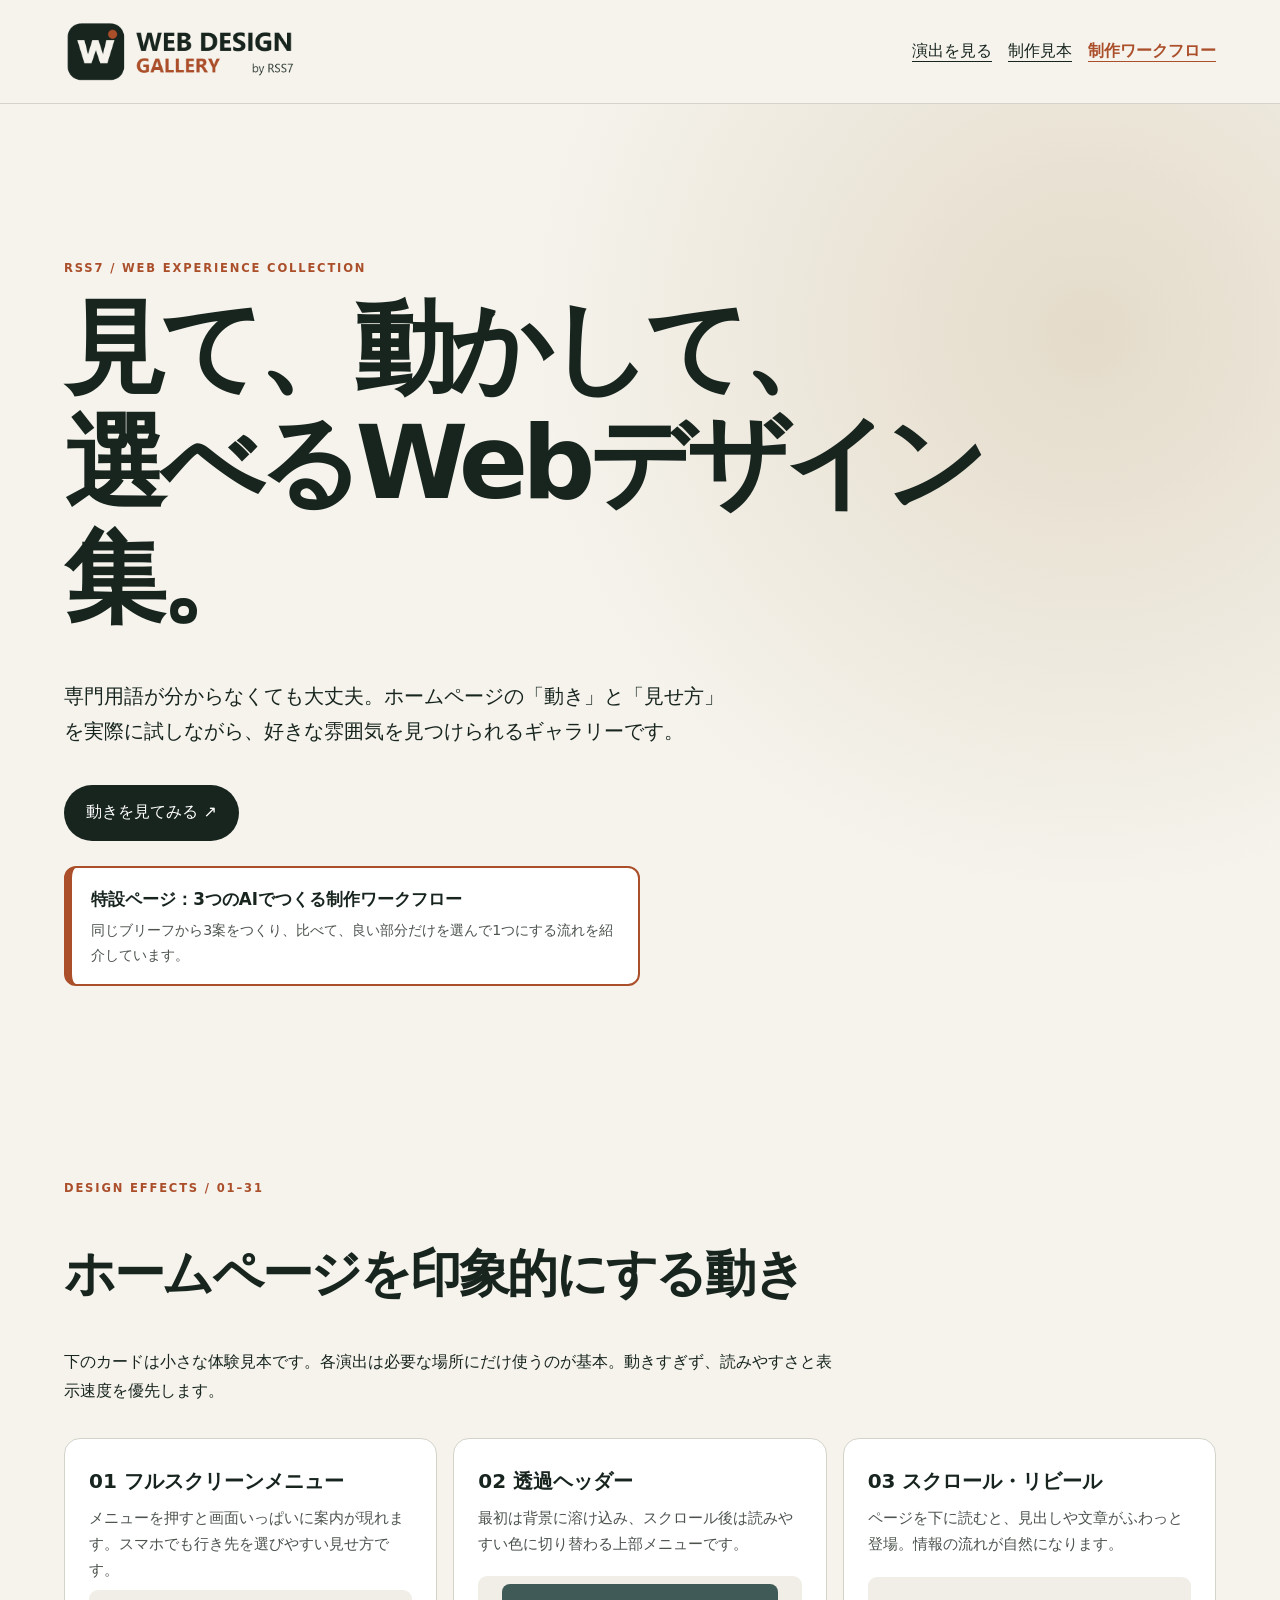
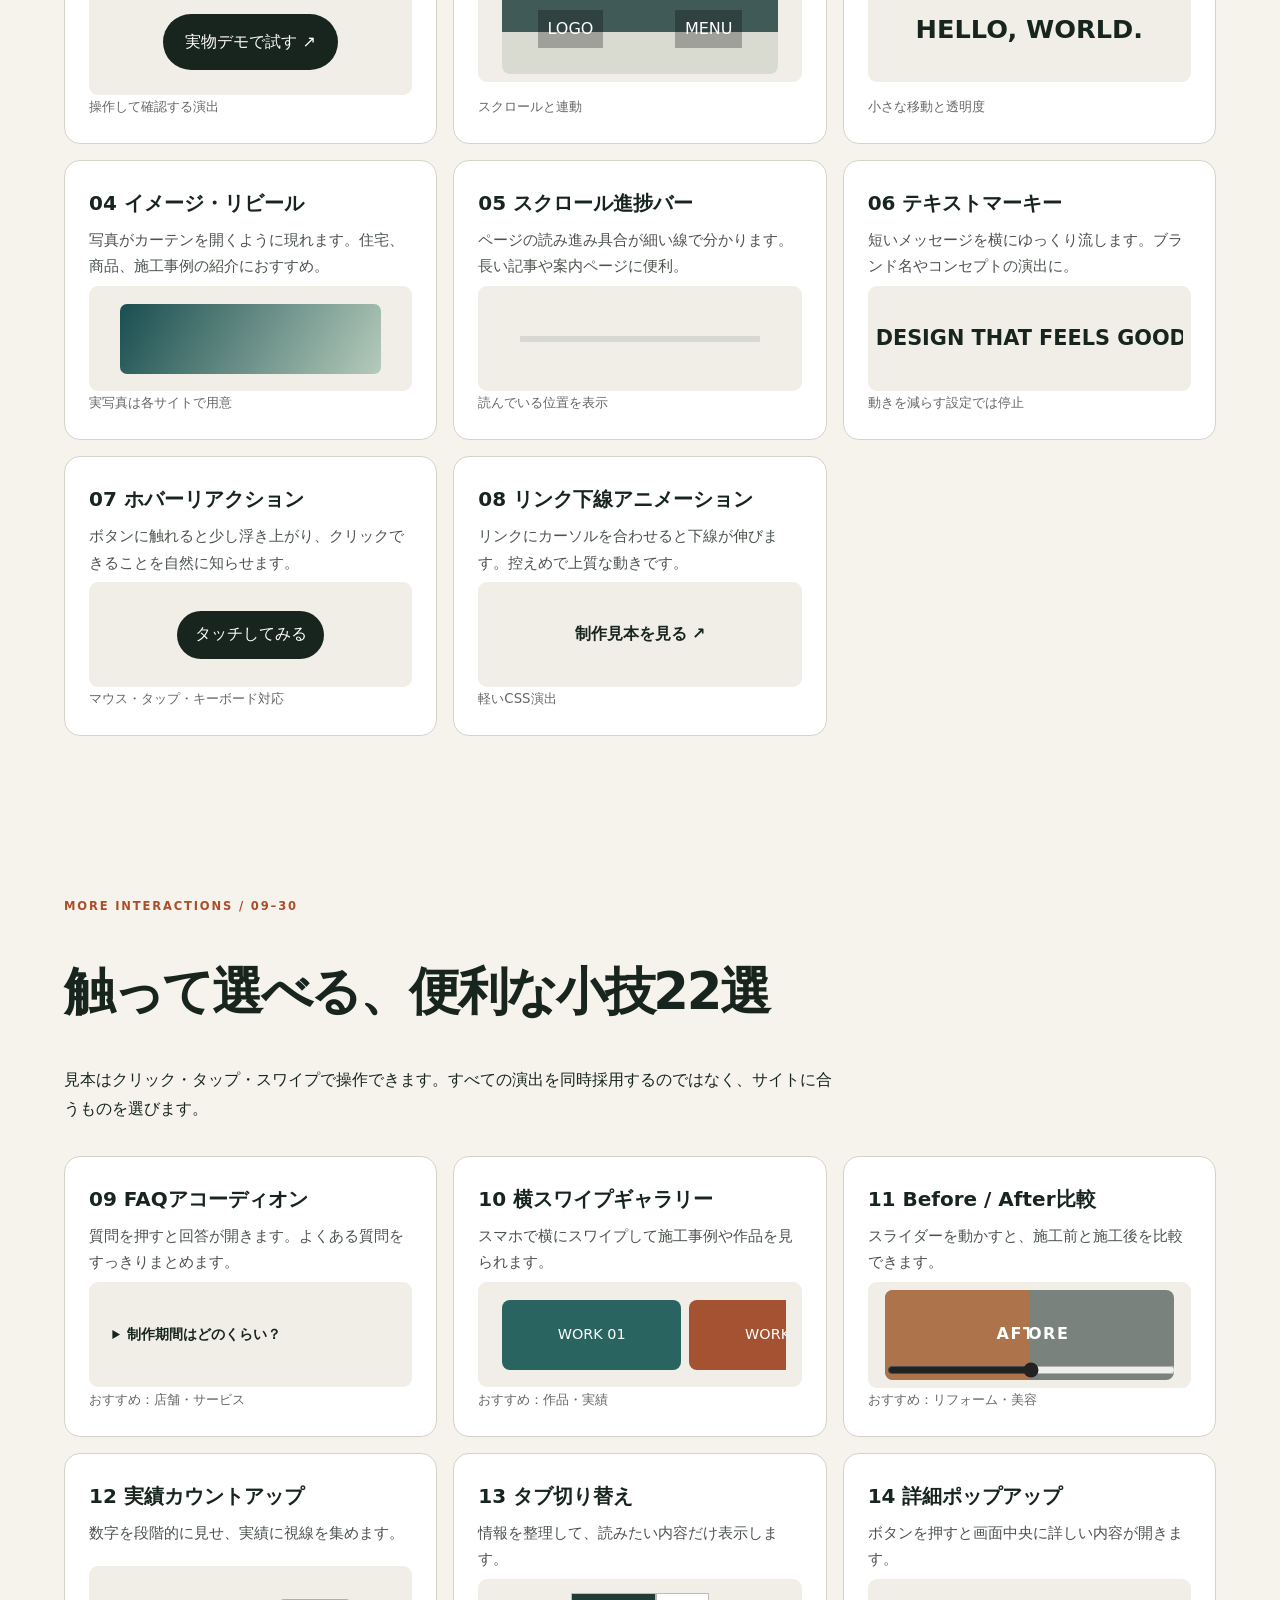
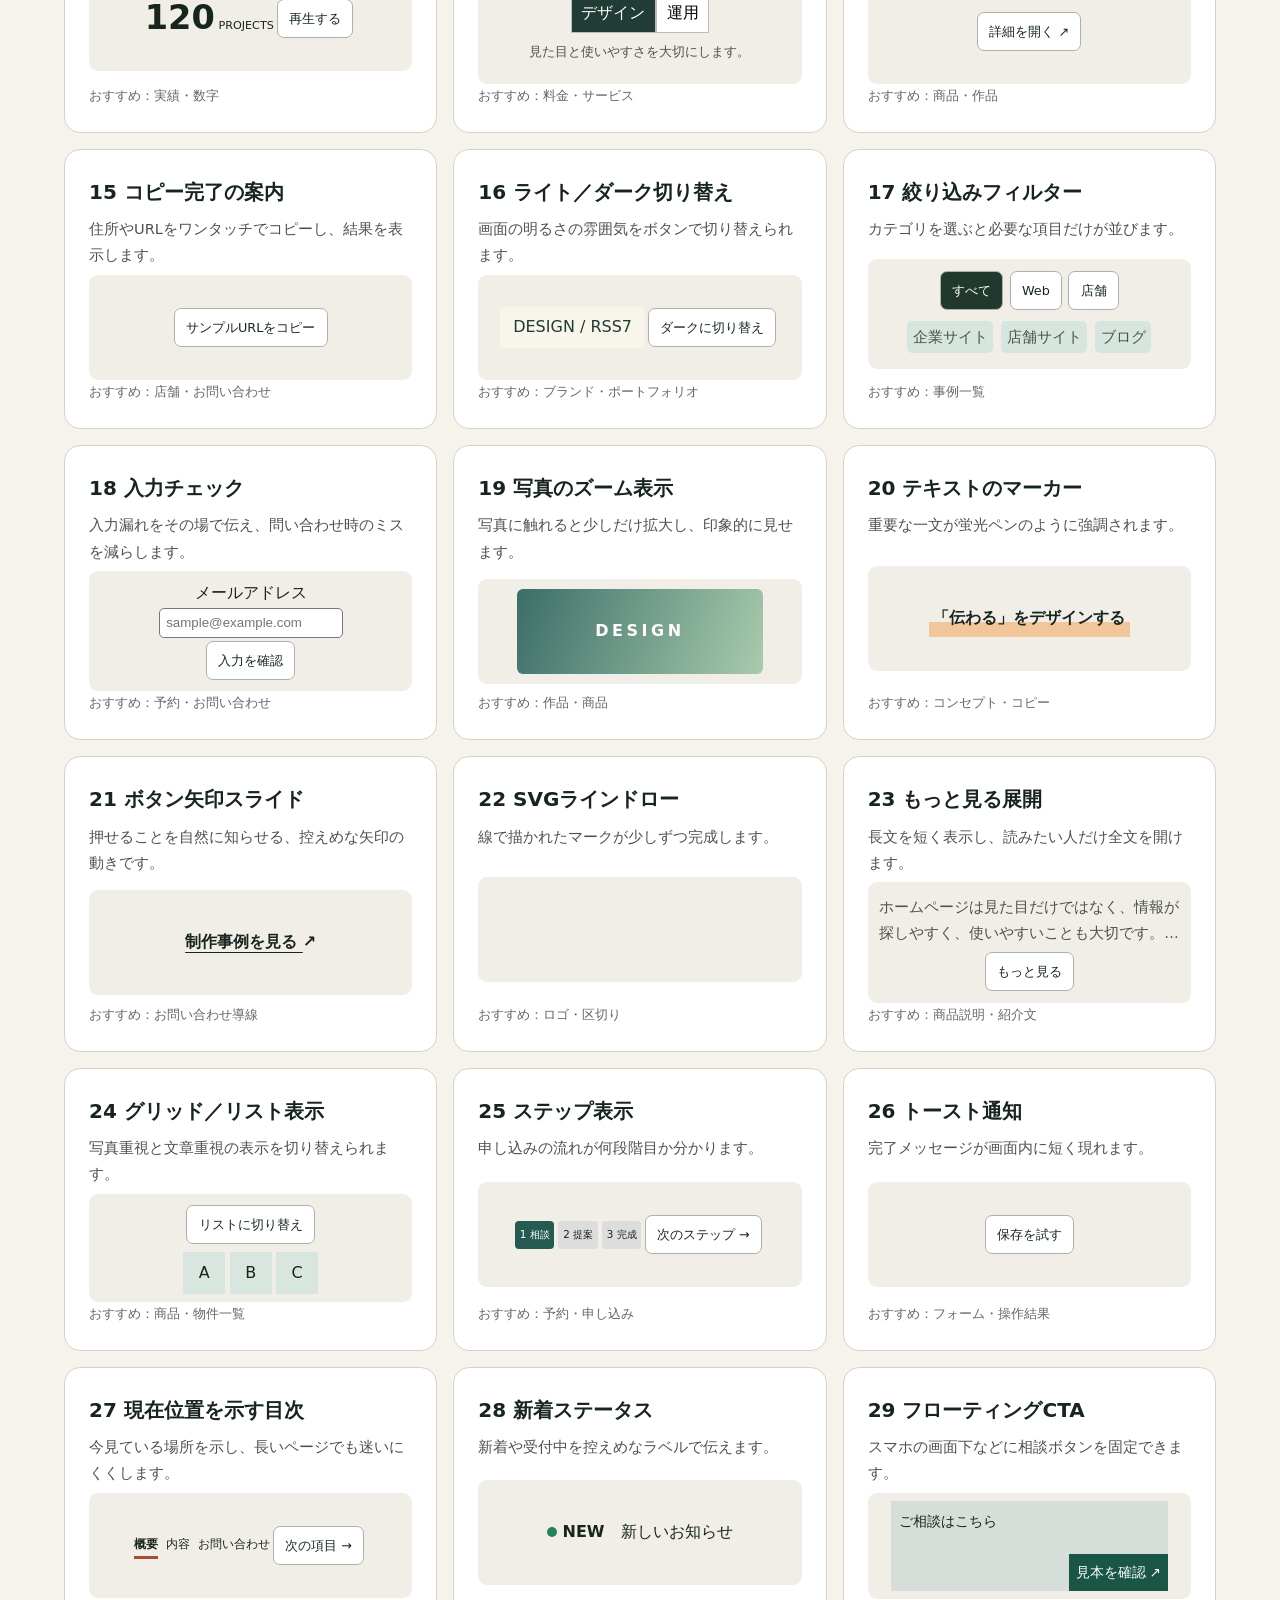
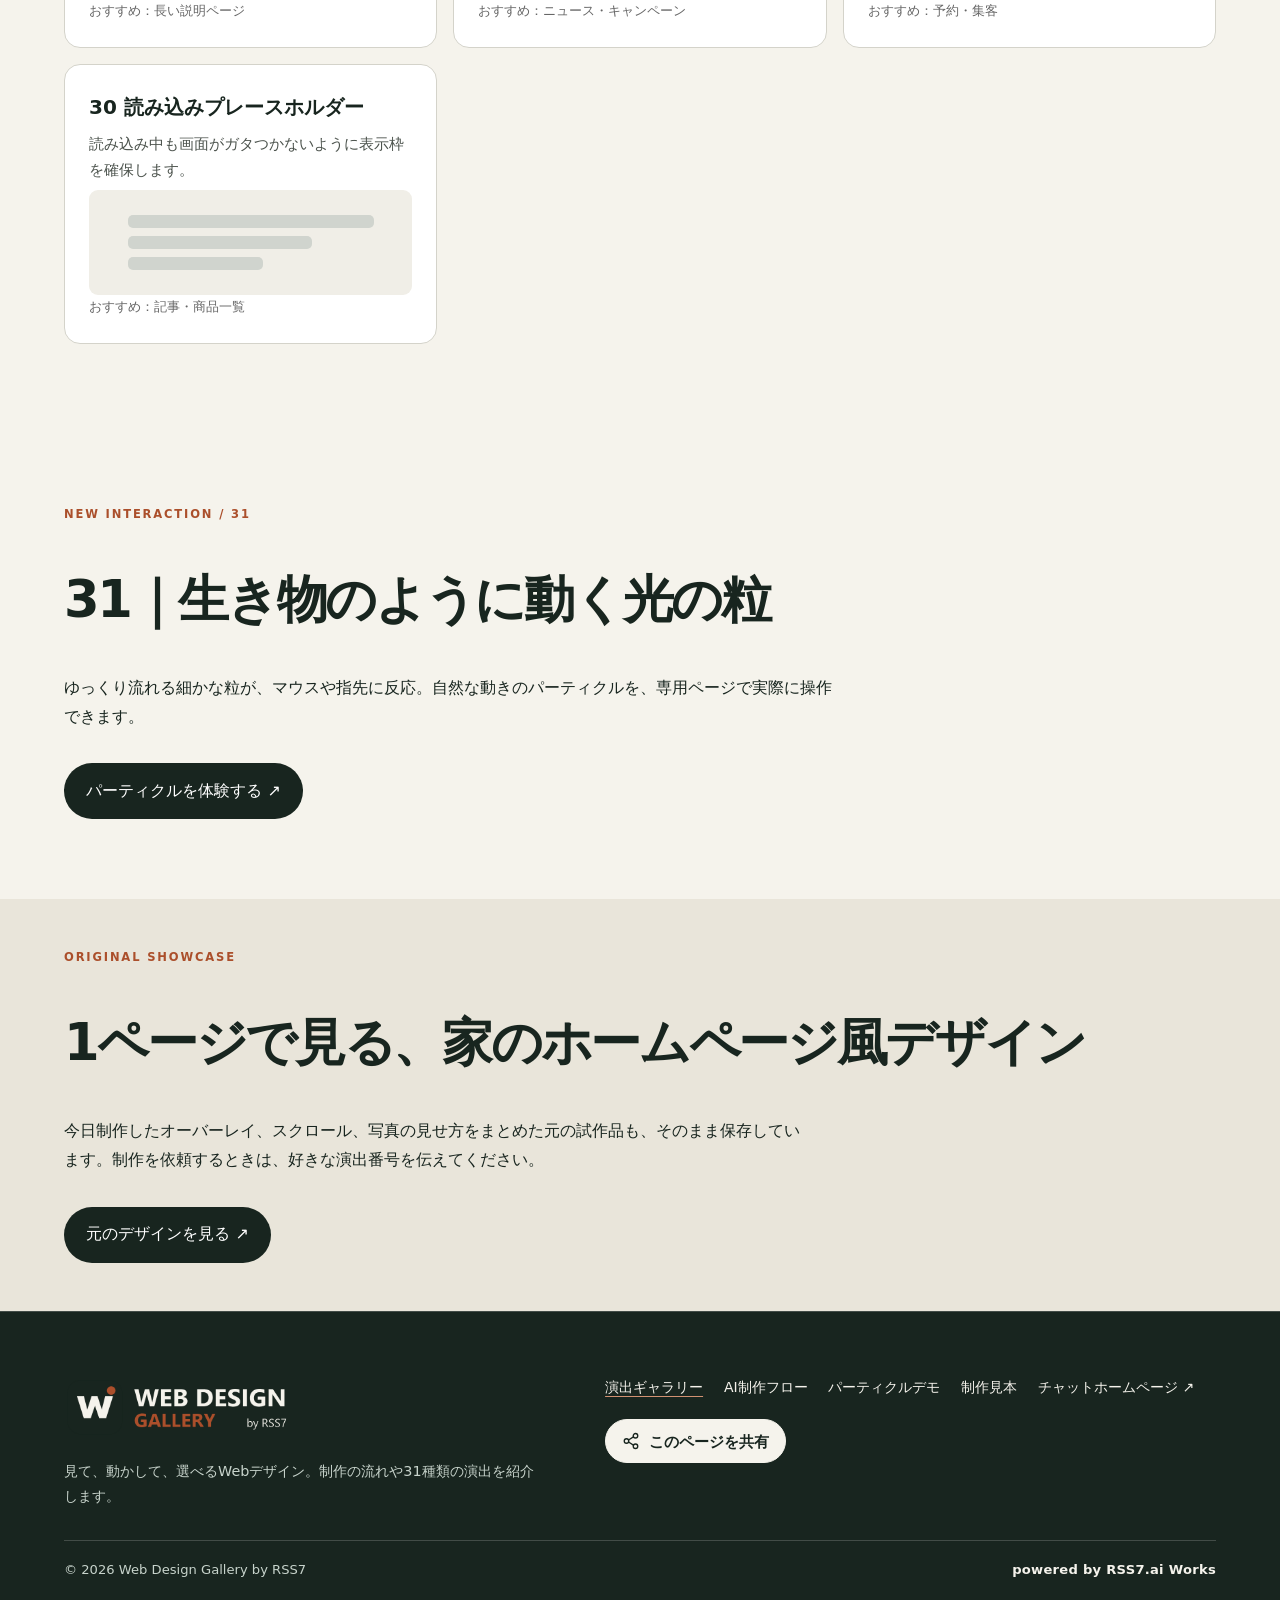
==== commit fcc7e637: "Unify gallery logo footer and page sharing" ====
--- a/index.html
+++ b/index.html
@@ -8,7 +8,7 @@
 /* Client-facing gallery interactions */
 .mini-btn{border:1px solid #acb2a8;background:#fff;color:#17271f;padding:.44rem .7rem;border-radius:7px;font-size:.8rem;margin:.2rem;cursor:pointer}.mini-btn:hover{border-color:#a64f2f;background:#fff6f0}.mini-btn:focus-visible{outline:3px solid #ab4f2b;outline-offset:2px}.card .demo{padding:.5rem}.card details{width:90%;font-size:.85rem}.card details summary{cursor:pointer;font-weight:700}.card details p{padding:0 .3rem}.snap-demo{display:flex;overflow-x:auto;gap:.5rem;width:95%;scroll-snap-type:x mandatory;padding:.5rem}.snap-demo span{flex:0 0 65%;scroll-snap-align:center;background:#296460;color:#fff;display:grid;place-items:center;border-radius:8px;height:70px;font-size:.9rem}.snap-demo span:nth-child(2){background:#a45231}.snap-demo span:nth-child(3){background:#415277}.compare{width:94%;height:90px;position:relative;overflow:hidden;border-radius:8px}.compare-before,.compare-after{position:absolute;inset:0;display:grid;place-items:center;letter-spacing:.1em;font-weight:800;color:white}.compare-before{background:#7a827e}.compare-after{background:#ad734b;clip-path:inset(0 calc(100% - var(--split)) 0 0)}.compare input{position:absolute;inset:auto 0 0;width:100%;z-index:2;accent-color:#222}.metric strong{font-size:2.1rem;font-variant-numeric:tabular-nums}.metric span{font-size:.7rem}.tabs-demo{text-align:center}.tabs-demo [role=tab]{padding:.3rem .6rem;border:1px solid #bcbcb6;background:#fff;cursor:pointer}.tabs-demo [aria-selected=true]{background:#203c35;color:white}.tabs-demo p{font-size:.82rem}.details-dialog{border:0;border-radius:14px;padding:2rem;max-width:min(90vw,450px);box-shadow:0 15px 60px #0004}.details-dialog::backdrop{background:#0009}.copy-result{font-size:.74rem}.theme-swatch{padding:.4rem .8rem;background:#f8f5eb;color:#213b33;border-radius:6px}.theme-swatch.dark{background:#192320;color:#f8f5eb}.filter-demo{font-size:.8rem;text-align:center}.filter-demo [aria-pressed=true]{background:#21382e;color:white}.filter-demo [data-type]{display:inline-block;margin:.1rem;padding:.2rem .35rem;border-radius:5px;background:#d6e5dd}.validation-demo{text-align:center}.validation-demo input{display:block;width:100%;padding:.4rem;border:1px solid #777;border-radius:5px}.validation-demo span{display:block;font-size:.72rem}.zoom-demo{width:80%;height:85px;border-radius:6px;overflow:hidden;display:grid;place-items:center;background:linear-gradient(110deg,#3b6e68,#a9cbad);color:white;font-weight:900;letter-spacing:.22em;transition:transform .3s}.zoom-demo:is(:hover,:focus-visible){transform:scale(1.07)}.mark-demo{font-weight:700;background:linear-gradient(transparent 60%,#f1c69a 60%);padding:.3rem}.arrow-demo{font-weight:700;text-underline-offset:5px}.arrow-demo span{display:inline-block;transition:transform .2s}.arrow-demo:is(:hover,:focus-visible) span{transform:translate(3px,-3px)}.draw-demo{height:80px;max-width:90%}.draw-demo path{fill:none;stroke:#246a62;stroke-width:4;stroke-linecap:round;stroke-linejoin:round;stroke-dasharray:270;stroke-dashoffset:270;animation:draw-line 3s ease-in-out infinite alternate}@keyframes draw-line{to{stroke-dashoffset:0}}.expand-demo{font-size:.75rem;text-align:center}.expand-demo p{margin:.2rem}.expand-demo .clamped{display:-webkit-box;-webkit-box-orient:vertical;-webkit-line-clamp:2;overflow:hidden}.layout-demo{text-align:center}.layout-items{display:grid;grid-template-columns:repeat(3,1fr);gap:.3rem;margin-top:.3rem}.layout-items span{padding:.4rem;background:#d8e6df}.layout-demo.list .layout-items{grid-template-columns:1fr}.steps-demo{display:flex;gap:.25rem;font-size:.65rem}.steps-demo span{padding:.3rem;border-radius:4px;background:#ddd}.steps-demo span.active{background:#245a52;color:#fff}.toast-demo{position:absolute;bottom:.25rem;right:.4rem;background:#1d493d;color:white;border-radius:6px;padding:.2rem .55rem;font-size:.75rem;opacity:0;transition:opacity .3s;pointer-events:none}.toast-demo.show{opacity:1}.toc-demo{display:flex;gap:.5rem;font-size:.78rem}.toc-demo span.active{border-bottom:3px solid #a64f2f;font-weight:700}.status-dot{display:inline-block;width:10px;height:10px;background:#21855b;border-radius:50%;animation:status-pulse 2s ease-in-out infinite}@keyframes status-pulse{50%{box-shadow:0 0 0 8px #21855b22}}.floating-preview{width:90%;height:90px;background:#d5ded8;position:relative;padding:.5rem;font-size:.85rem}.floating-preview a{position:absolute;bottom:0;right:0;background:#195645;color:#fff;padding:.4rem;text-decoration:none}.skeleton-demo{width:80%}.skeleton-demo i{display:block;height:13px;background:#d0d4ce;border-radius:5px;margin:8px 0;animation:skeleton-blink 1.8s ease-in-out infinite alternate}.skeleton-demo i:nth-child(2){width:75%}.skeleton-demo i:nth-child(3){width:55%}@keyframes skeleton-blink{to{opacity:.45}}@media(prefers-reduced-motion:reduce){.draw-demo path{stroke-dashoffset:0}.status-dot{box-shadow:none}.toast-demo{transition:none}}
 .nav-special{font-weight:700;color:#ab4f2b}.special-link{display:grid;gap:.2rem;max-width:36rem;margin-top:1.6rem;padding:1rem 1.2rem;border:2px solid #ab4f2b;border-left-width:8px;border-radius:12px;background:#fff;color:#18251f;text-decoration:none}.special-link strong{font-size:1.05rem}.special-link span{font-size:.88rem;color:#4c534d}.special-link:hover{background:#fff6f0}.special-link:focus-visible{outline:3px solid #ab4f2b;outline-offset:3px}
-.brand-logo{display:block;width:clamp(196px,27vw,278px);height:auto;max-width:100%}@media(max-width:700px){header{flex-wrap:wrap;row-gap:.4rem}header nav{display:flex;flex-wrap:wrap;gap:.4rem 1rem}header nav a{margin-left:0}}</style></head><body>
+.brand-logo{display:block;width:clamp(196px,27vw,278px);height:auto;max-width:100%}@media(max-width:700px){header{flex-wrap:wrap;row-gap:.4rem}header nav{display:flex;flex-wrap:wrap;gap:.4rem 1rem}header nav a{margin-left:0}}</style><link rel="stylesheet" href="./assets/css/site-footer.css"></head><body>
 <header><a href="./" class="brand"><img class="brand-logo" src="./assets/brand/logo.png" alt="Web Design Gallery by RSS7" width="790" height="184"></a><nav aria-label="ページ内メニュー"><a href="#effects">演出を見る</a><a href="demo.html">制作見本</a><a href="workflow.html" class="nav-special">制作ワークフロー</a></nav></header>
 <main><section class="hero"><div class="eyebrow">RSS7 / WEB EXPERIENCE COLLECTION</div><h1>見て、動かして、<br>選べるWebデザイン集。</h1><p>専門用語が分からなくても大丈夫。ホームページの「動き」と「見せ方」を実際に試しながら、好きな雰囲気を見つけられるギャラリーです。</p><a class="cta" href="#effects">動きを見てみる ↗</a><a class="special-link" href="workflow.html"><strong>特設ページ：3つのAIでつくる制作ワークフロー</strong><span>同じブリーフから3案をつくり、比べて、良い部分だけを選んで1つにする流れを紹介しています。</span></a></section>
 <section class="gallery" id="effects"><div class="eyebrow">DESIGN EFFECTS / 01–31</div><h2>ホームページを印象的にする動き</h2><p class="intro">下のカードは小さな体験見本です。各演出は必要な場所にだけ使うのが基本。動きすぎず、読みやすさと表示速度を優先します。</p>
@@ -47,7 +47,34 @@
 <dialog id="details-dialog" class="details-dialog"><h2>詳細ポップアップ</h2><p>写真、サービス説明、商品の詳しい情報などをその場で表示できます。</p><form method="dialog"><button class="mini-btn">閉じる</button></form></dialog>
 <section class="gallery" id="particle-effect"><div class="eyebrow">NEW INTERACTION / 31</div><h2>31｜生き物のように動く光の粒</h2><p class="intro">ゆっくり流れる細かな粒が、マウスや指先に反応。自然な動きのパーティクルを、専用ページで実際に操作できます。</p><a class="cta" href="particles.html">パーティクルを体験する ↗</a></section>
 <section class="more" id="showcase"><div class="eyebrow">ORIGINAL SHOWCASE</div><h2>1ページで見る、家のホームページ風デザイン</h2><p>今日制作したオーバーレイ、スクロール、写真の見せ方をまとめた元の試作品も、そのまま保存しています。制作を依頼するときは、好きな演出番号を伝えてください。</p><a class="cta" href="demo.html">元のデザインを見る ↗</a></section>
-</main><footer class="foot">© 2026 Web Design Gallery by RSS7　|　デザイン参考用・表示サンプル　|　<a href="https://chat.rss7.net/" target="_blank" rel="noopener noreferrer">チャットホームページ ↗</a></footer><script>
+</main><footer class="rss7-footer" aria-label="共通フッター">
+ <div class="rss7-footer__grid">
+  <div>
+   <a class="rss7-footer__brand" href="./" aria-label="Web Design Gallery by RSS7 のトップページ"><img class="rss7-footer__logo" src="./assets/brand/logo-light.png" alt="Web Design Gallery by RSS7" width="790" height="184" loading="lazy" decoding="async"></a>
+   <p class="rss7-footer__description">見て、動かして、選べるWebデザイン。制作の流れや31種類の演出を紹介します。</p>
+  </div>
+  <div>
+   <nav class="rss7-footer__links" aria-label="フッターナビゲーション">
+    <a href="./" aria-current="page">演出ギャラリー</a>
+    <a href="./workflow.html">AI制作フロー</a>
+    <a href="./particles.html">パーティクルデモ</a>
+    <a href="./demo.html">制作見本</a>
+    <a href="https://chat.rss7.net/" target="_blank" rel="noopener noreferrer">チャットホームページ ↗</a>
+   </nav>
+   <div class="rss7-footer__share">
+    <button class="rss7-footer__share-button" type="button" aria-label="このページを共有する">
+     <svg viewBox="0 0 24 24" width="18" height="18" fill="none" stroke="currentColor" stroke-width="1.8" stroke-linecap="round" stroke-linejoin="round" aria-hidden="true"><circle cx="18" cy="5" r="3"/><circle cx="6" cy="12" r="3"/><circle cx="18" cy="19" r="3"/><path d="m8.7 10.6 6.5-4.1M8.7 13.4l6.5 4.1"/></svg>
+     このページを共有
+    </button>
+    <span class="rss7-footer__status" role="status" aria-live="polite" aria-atomic="true"></span>
+   </div>
+  </div>
+ </div>
+ <div class="rss7-footer__bottom">
+  <p>© 2026 Web Design Gallery by RSS7</p>
+  <p class="rss7-footer__credit">powered by RSS7.ai Works</p>
+ </div>
+</footer><script>
 document.querySelectorAll('.compare input').forEach(i=>i.addEventListener('input',()=>i.parentElement.style.setProperty('--split',i.value+'%')));
 document.querySelectorAll('.count-trigger').forEach(b=>b.addEventListener('click',()=>{const n=b.parentElement.querySelector('[data-count]');if(matchMedia('(prefers-reduced-motion: reduce)').matches){n.textContent=n.dataset.count;return;}const max=Number(n.dataset.count),start=performance.now();const tick=t=>{const x=Math.min(1,(t-start)/850);n.textContent=Math.round(max*x);if(x<1)requestAnimationFrame(tick)};requestAnimationFrame(tick)}));
 document.querySelectorAll('[role=tablist] [role=tab]').forEach(b=>b.addEventListener('click',()=>{const root=b.closest('.tabs-demo');root.querySelectorAll('[role=tab]').forEach(t=>t.setAttribute('aria-selected',String(t===b)));root.querySelector('.tab-content').textContent=b.dataset.tab==='a'?'見た目と使いやすさを大切にします。':'公開後の更新や保守も相談できます。'}));
@@ -61,4 +88,4 @@
 document.querySelector('.steps-next').addEventListener('click',e=>{const nodes=[...e.target.previousElementSibling.children],index=nodes.findIndex(n=>n.classList.contains('active'));nodes[index].classList.remove('active');nodes[(index+1)%nodes.length].classList.add('active')});
 document.querySelector('.toast-trigger').addEventListener('click',e=>{const el=e.target.nextElementSibling;el.textContent='デモ：操作しました';el.classList.add('show');setTimeout(()=>el.classList.remove('show'),2000)});
 document.querySelector('.toc-next').addEventListener('click',e=>{const nodes=[...e.target.previousElementSibling.children],index=nodes.findIndex(n=>n.classList.contains('active'));nodes[index].classList.remove('active');nodes[(index+1)%nodes.length].classList.add('active')});
-</script></body></html>+</script><script src="./assets/js/site-share.js" defer></script></body></html>
--- a/assets/css/site-footer.css
+++ b/assets/css/site-footer.css
@@ -0,0 +1,21 @@
+/* Shared site-owned footer; master repository remains asset-free. */
+.rss7-footer{background:#18251f;color:#f5f3ec;border-top:1px solid rgba(255,255,255,.18);padding:clamp(2rem,5vw,4rem) max(5vw,1rem) 1.25rem;font:400 14px/1.7 system-ui,-apple-system,"Hiragino Sans",sans-serif}
+.rss7-footer,.rss7-footer *{box-sizing:border-box}
+.rss7-footer__grid{display:grid;grid-template-columns:minmax(0,1fr) minmax(0,1.2fr);gap:2rem;max-width:1200px;margin:0 auto}
+.rss7-footer__brand{display:inline-flex;align-items:center;max-width:100%}
+.rss7-footer__logo{width:min(270px,100%);height:auto;display:block}
+.rss7-footer__description{margin:.8rem 0 0;max-width:30rem;color:#c7d3cb;font-size:.9rem}
+.rss7-footer__links{display:flex;flex-wrap:wrap;align-content:flex-start;gap:.4rem 1.3rem}
+.rss7-footer a{color:#f5f3ec;text-decoration:none;text-underline-offset:4px}
+.rss7-footer a:hover,.rss7-footer a:focus-visible{text-decoration:underline}
+.rss7-footer a[aria-current=page]{text-decoration:underline;text-decoration-color:#d19172}
+.rss7-footer :focus-visible{outline:2px solid #ffe1ad;outline-offset:3px}
+.rss7-footer__share{margin-top:1.25rem;display:flex;align-items:center;flex-wrap:wrap;gap:.5rem .9rem}
+.rss7-footer__share-button{appearance:none;display:inline-flex;gap:.55rem;align-items:center;justify-content:center;min-height:44px;padding:.65rem 1rem;background:#f5f3ec;border:1px solid #f5f3ec;border-radius:999px;color:#18251f;cursor:pointer;font-family:inherit;font-size:.92rem;font-weight:700;line-height:1.3}
+.rss7-footer__share-button:hover{background:#ffe5d3;color:#18251f}
+.rss7-footer__share-button svg{display:block;flex:none;width:18px;height:18px}
+.rss7-footer__status{color:#e8d9ba;min-height:1.2rem;font-size:.88rem}
+.rss7-footer__bottom{display:flex;flex-wrap:wrap;justify-content:space-between;gap:.3rem 1rem;padding-top:1.15rem;margin:2rem auto 0;max-width:1200px;border-top:1px solid rgba(255,255,255,.18);font-size:.82rem;color:#c7d3cb}
+.rss7-footer__bottom p{margin:0}
+.rss7-footer__credit{letter-spacing:.02em;color:#f5f3ec;font-weight:650}
+@media(max-width:700px){.rss7-footer__grid{grid-template-columns:1fr;gap:1.25rem}.rss7-footer__links{gap:.4rem 1rem}.rss7-footer__bottom{margin-top:1.5rem}}
